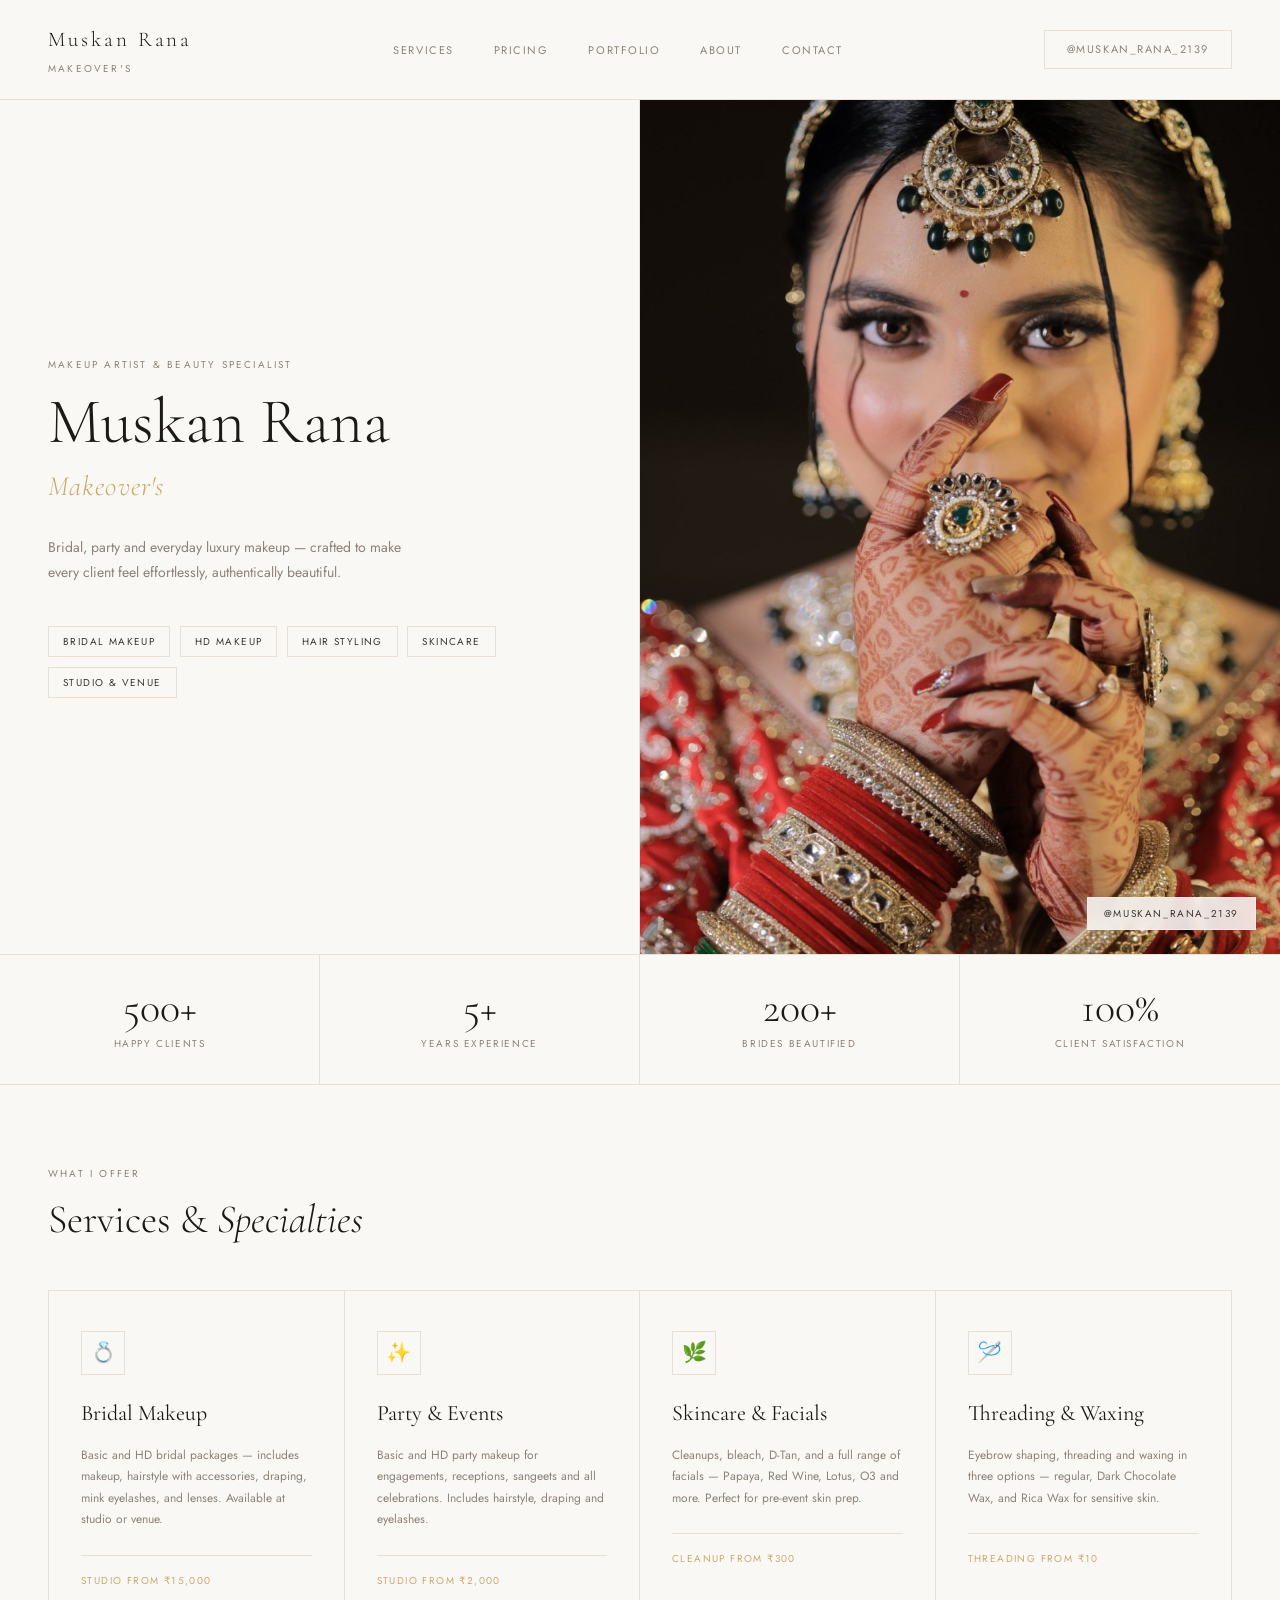
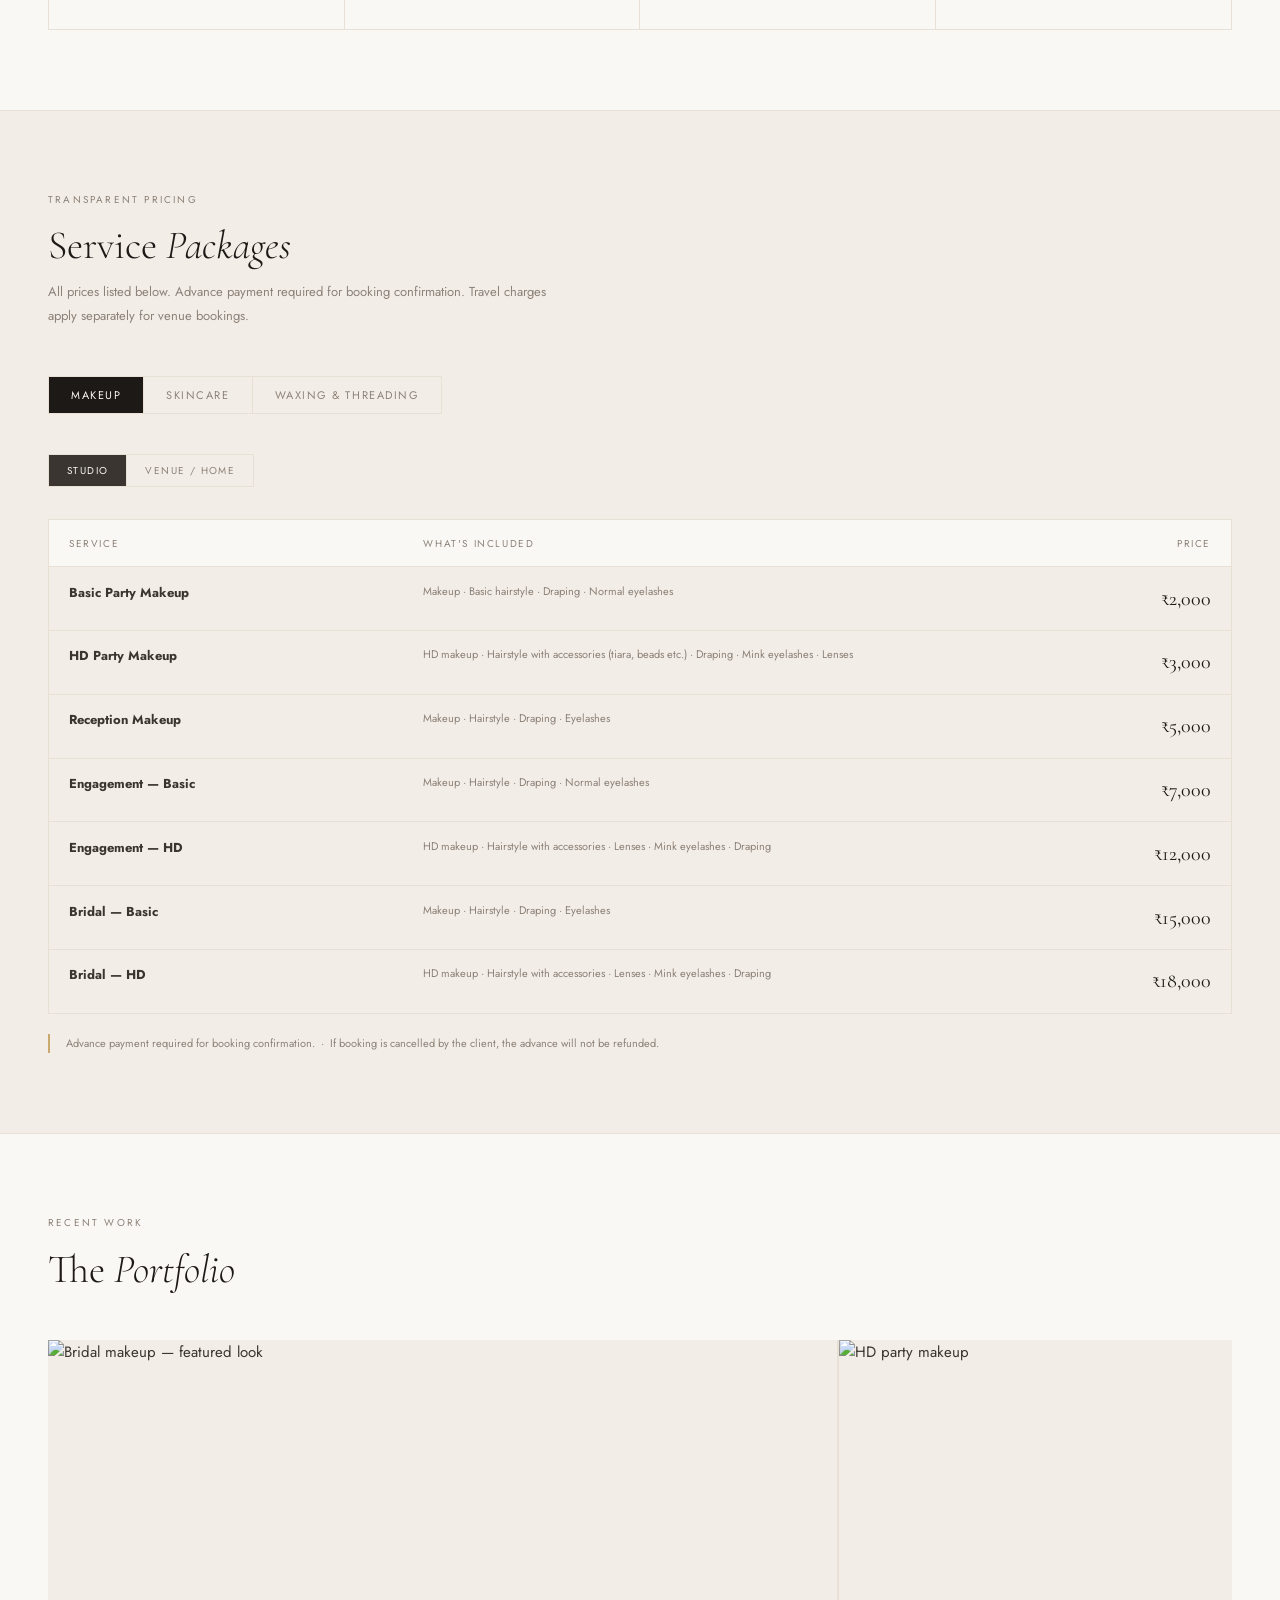
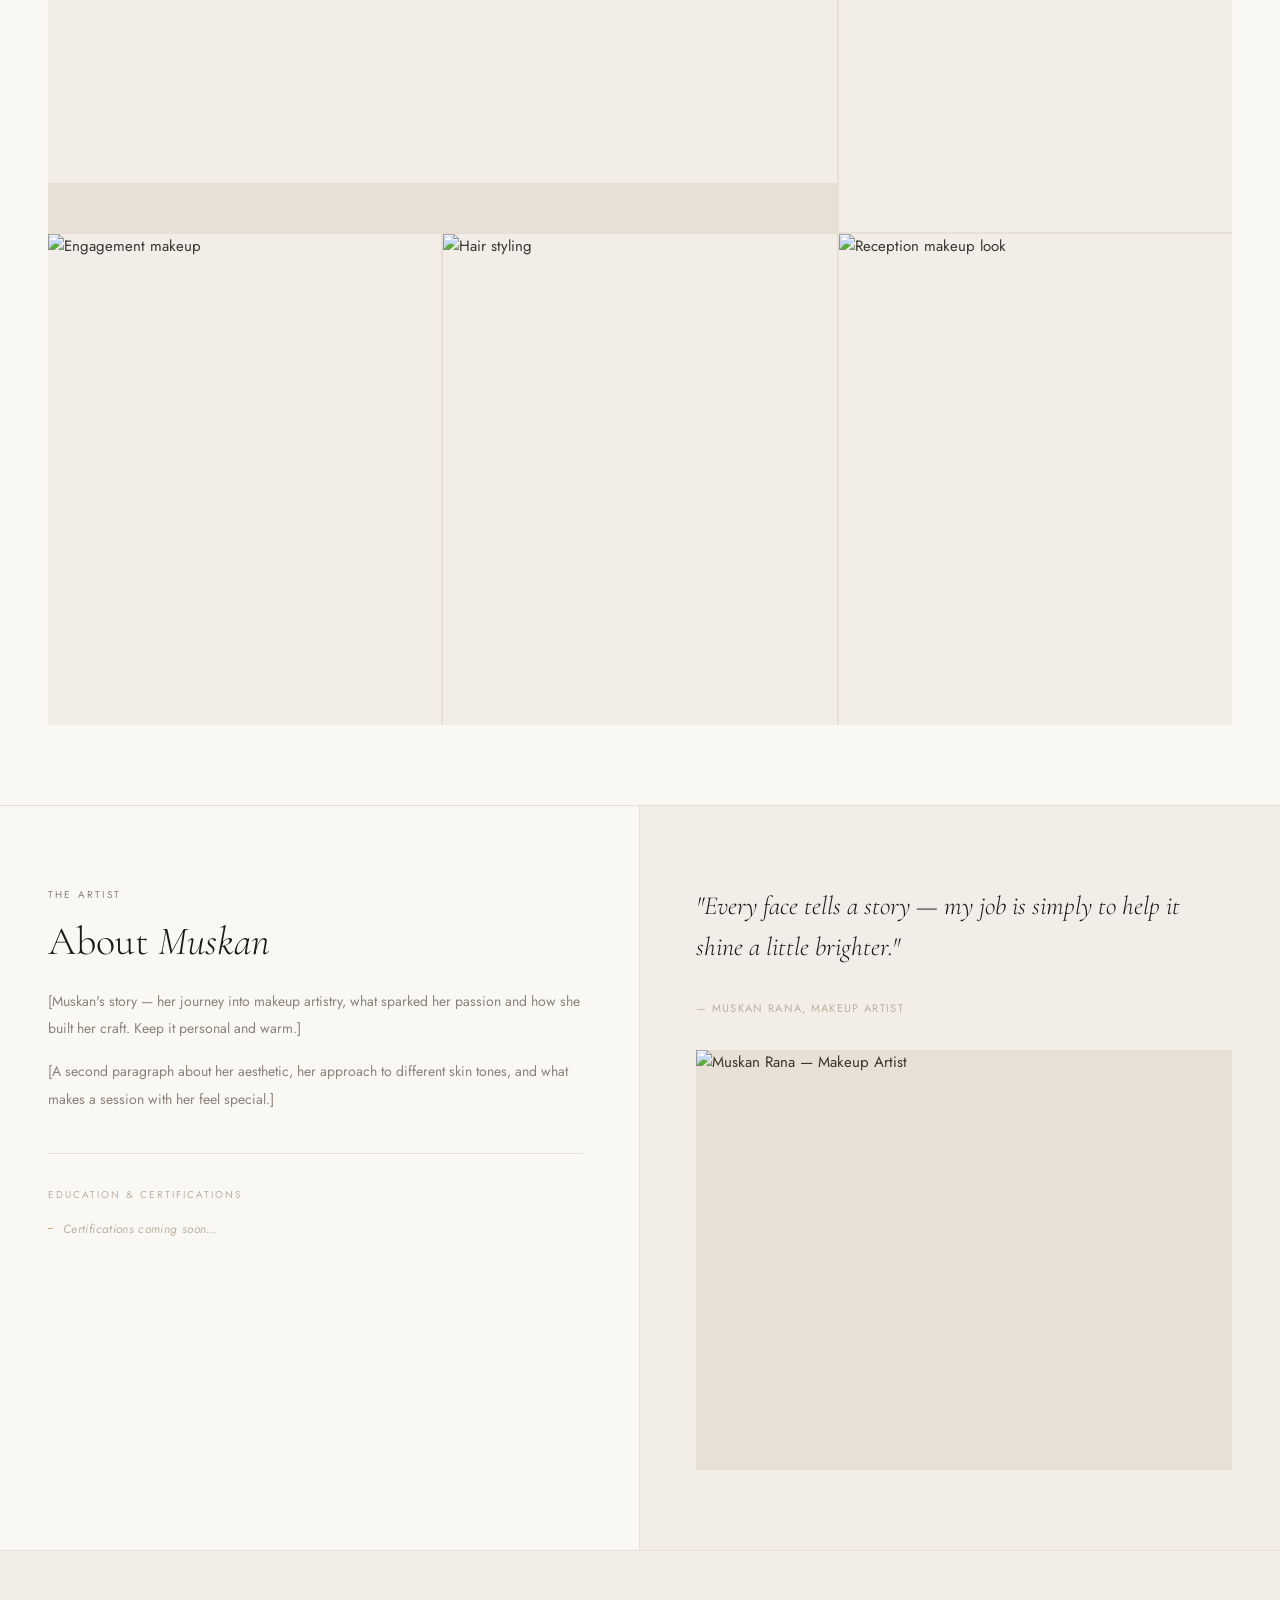
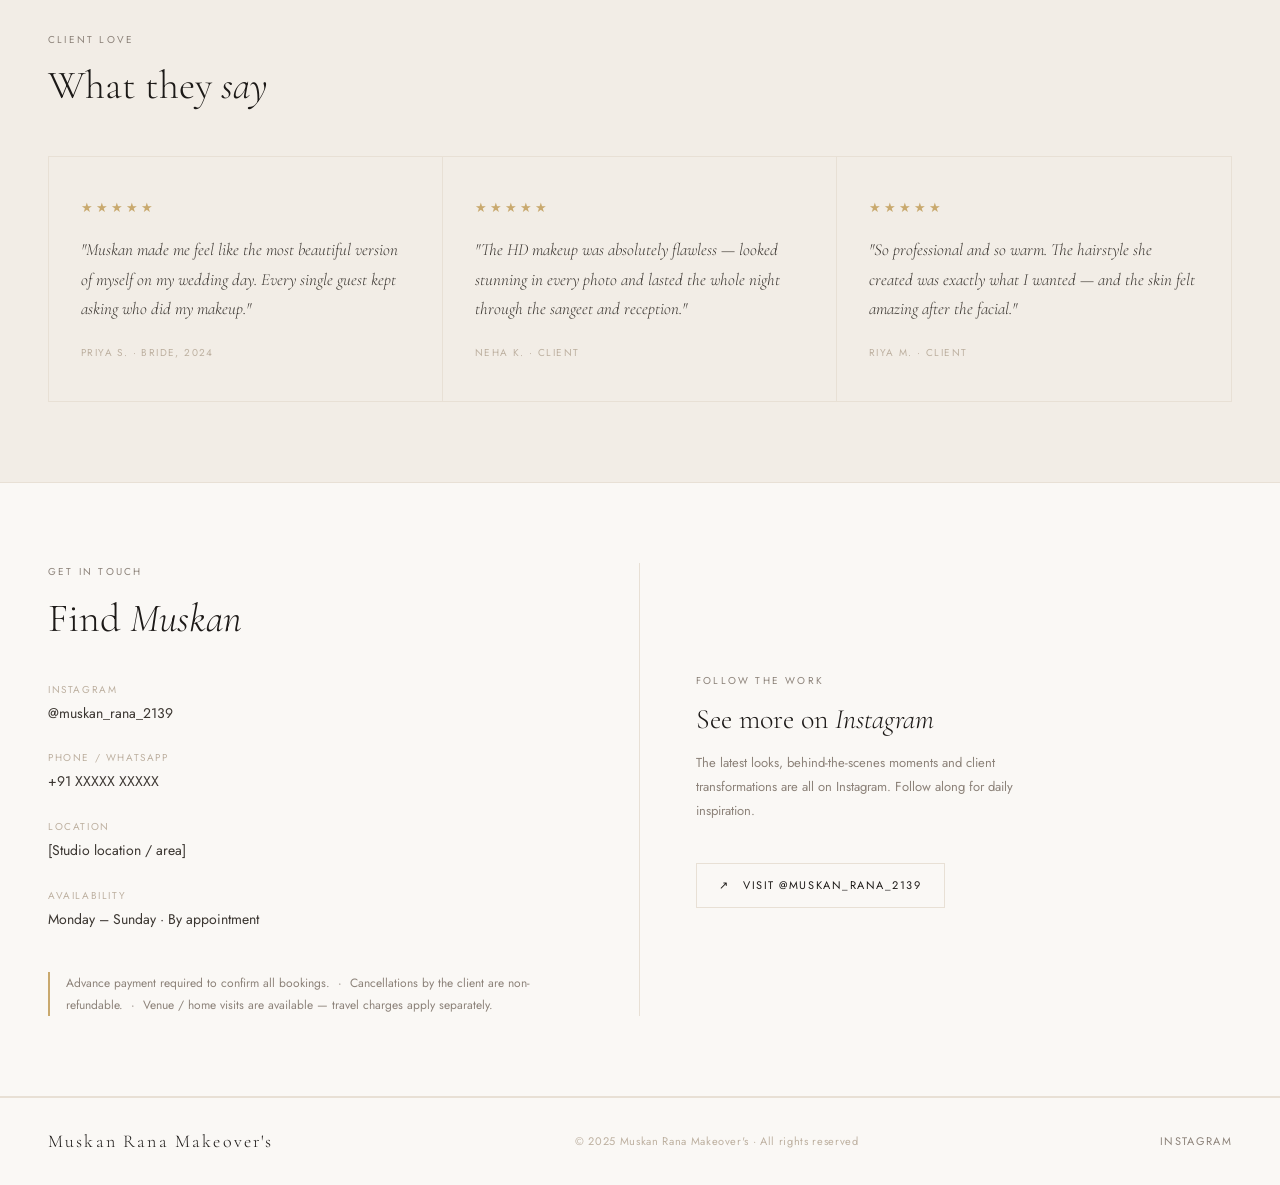
==== demo3/index.html @ ebb84091 "x" ====
<!DOCTYPE html>
<html lang="en">

<head>
    <meta charset="UTF-8" />
    <meta name="viewport" content="width=device-width, initial-scale=1.0" />
    <title>Muskan Rana Makeover's — Makeup Artist</title>
    <meta name="description"
        content="Bridal, party makeup, hair styling, skincare and beauty services by Muskan Rana. Based in Haryana." />
    <link rel="stylesheet" href="style.css" />

    <!--
    ════════════════════════════════════════════════
    FOLDER STRUCTURE
    ════════════════════════════════════════════════
    /
    ├── index.html
    ├── style.css
    └── images/
        ├── hero-main.jpg           ← Hero portrait / editorial bridal shot
        ├── portrait.jpg            ← Muskan's headshot for About section
        ├── portfolio-featured.jpg  ← Wide featured portfolio image (landscape)
        ├── portfolio-1.jpg         ← Portfolio image (portrait)
        ├── portfolio-2.jpg         ← Portfolio image (portrait)
        ├── portfolio-3.jpg         ← Portfolio image (portrait)
        └── portfolio-4.jpg         ← Portfolio image (portrait)

    TIP: Pull the best shots from @muskan_rana_2139 on Instagram.
    ════════════════════════════════════════════════
  -->
</head>

<body>

    <!-- ══════════════════════════════════════════════
       NAVIGATION
  ══════════════════════════════════════════════ -->
    <nav>
        <div class="nav-logo">
            Muskan Rana
            <span>Makeover's</span>
        </div>

        <!--
      OPTIONAL LOGO:
      If Muskan has a logo file (her bridal-face icon from the price list),
      replace the div above with:
      <img src="images/logo.png" alt="Muskan Rana Makeover's" style="height:44px; width:auto;" />
    -->

        <ul class="nav-links">
            <li><a href="#services">Services</a></li>
            <li><a href="#pricing">Pricing</a></li>
            <li><a href="#portfolio">Portfolio</a></li>
            <li><a href="#about">About</a></li>
            <li><a href="#contact">Contact</a></li>
        </ul>

        <a class="nav-instagram" href="https://instagram.com/muskan_rana_2139" target="_blank" rel="noopener">
            @muskan_rana_2139
        </a>
    </nav>


    <!-- ══════════════════════════════════════════════
       HERO
  ══════════════════════════════════════════════ -->
    <section class="hero">

        <div class="hero-left">
            <p class="eyebrow fade-up fade-up-1">Makeup Artist &amp; Beauty Specialist</p>
            <h1 class="hero-name fade-up fade-up-2">Muskan Rana</h1>
            <p class="hero-studio fade-up fade-up-2">Makeover's</p>
            <p class="hero-tagline fade-up fade-up-3">
                Bridal, party and everyday luxury makeup —
                crafted to make every client feel effortlessly,
                authentically beautiful.
            </p>
            <div class="hero-badges fade-up fade-up-4">
                <span class="badge">Bridal Makeup</span>
                <span class="badge">HD Makeup</span>
                <span class="badge">Hair Styling</span>
                <span class="badge">Skincare</span>
                <span class="badge">Studio &amp; Venue</span>
            </div>
        </div>

        <div class="hero-right">
            <!--
        HERO MAIN IMAGE
        Best: a close-up editorial bridal portrait — ideally showing her work.
        Recommended size: at least 900×1200px, portrait orientation.
        Source suggestion: featured post from @muskan_rana_2139
      -->
            <img src="images/hero-main.jpg" alt="Muskan Rana Makeover's — Bridal Makeup" />

            <div class="hero-instagram-tag">@muskan_rana_2139</div>
        </div>

    </section>


    <!-- ══════════════════════════════════════════════
       STATS BAR
  ══════════════════════════════════════════════ -->
    <div class="stats-bar">
        <div class="stat-item">
            <div class="stat-num">500+</div>
            <div class="stat-label">Happy Clients</div>
        </div>
        <div class="stat-item">
            <div class="stat-num">5+</div>
            <div class="stat-label">Years Experience</div>
        </div>
        <div class="stat-item">
            <div class="stat-num">200+</div>
            <div class="stat-label">Brides Beautified</div>
        </div>
        <div class="stat-item">
            <div class="stat-num">100%</div>
            <div class="stat-label">Client Satisfaction</div>
        </div>
        <!--
      Update stats above with Muskan's actual numbers once confirmed.
    -->
    </div>


    <!-- ══════════════════════════════════════════════
       SERVICES OVERVIEW
  ══════════════════════════════════════════════ -->
    <section class="services-section" id="services">
        <div class="section-header">
            <p class="eyebrow">What I offer</p>
            <h2 class="section-title">Services &amp; <em>Specialties</em></h2>
        </div>

        <div class="services-grid">

            <div class="service-card">
                <div class="service-icon-wrap">💍</div>
                <h3 class="service-name">Bridal Makeup</h3>
                <p class="service-desc">
                    Basic and HD bridal packages — includes makeup, hairstyle with accessories,
                    draping, mink eyelashes, and lenses. Available at studio or venue.
                </p>
                <div class="service-from">Studio from ₹15,000</div>
            </div>

            <div class="service-card">
                <div class="service-icon-wrap">✨</div>
                <h3 class="service-name">Party &amp; Events</h3>
                <p class="service-desc">
                    Basic and HD party makeup for engagements, receptions, sangeets and all
                    celebrations. Includes hairstyle, draping and eyelashes.
                </p>
                <div class="service-from">Studio from ₹2,000</div>
            </div>

            <div class="service-card">
                <div class="service-icon-wrap">🌿</div>
                <h3 class="service-name">Skincare &amp; Facials</h3>
                <p class="service-desc">
                    Cleanups, bleach, D-Tan, and a full range of facials — Papaya, Red Wine,
                    Lotus, O3 and more. Perfect for pre-event skin prep.
                </p>
                <div class="service-from">Cleanup from ₹300</div>
            </div>

            <div class="service-card">
                <div class="service-icon-wrap">🪡</div>
                <h3 class="service-name">Threading &amp; Waxing</h3>
                <p class="service-desc">
                    Eyebrow shaping, threading and waxing in three options — regular,
                    Dark Chocolate Wax, and Rica Wax for sensitive skin.
                </p>
                <div class="service-from">Threading from ₹10</div>
            </div>

        </div>
    </section>


    <!-- ══════════════════════════════════════════════
       PRICING
  ══════════════════════════════════════════════ -->
    <section class="pricing-section" id="pricing">
        <div class="section-header">
            <p class="eyebrow">Transparent pricing</p>
            <h2 class="section-title">Service <em>Packages</em></h2>
            <p class="pricing-intro">
                All prices listed below. Advance payment required for booking confirmation.
                Travel charges apply separately for venue bookings.
            </p>
        </div>

        <!-- Category tabs -->
        <div class="pricing-tabs" id="pricingTabs">
            <button class="pricing-tab active" data-tab="makeup">Makeup</button>
            <button class="pricing-tab" data-tab="skincare">Skincare</button>
            <button class="pricing-tab" data-tab="waxing">Waxing &amp; Threading</button>
        </div>

        <div class="pricing-panels">

            <!-- ── MAKEUP PANEL ── -->
            <div id="tab-makeup" class="active">

                <!-- Studio / Venue toggle -->
                <div class="venue-toggle" id="venueToggle">
                    <button class="vtoggle-btn active" data-venue="studio">Studio</button>
                    <button class="vtoggle-btn" data-venue="venue">Venue / Home</button>
                </div>

                <!-- STUDIO PRICES -->
                <div id="prices-studio">
                    <table class="price-table">
                        <thead>
                            <tr>
                                <th style="width:30%">Service</th>
                                <th>What's included</th>
                                <th style="width:15%; text-align:right;">Price</th>
                            </tr>
                        </thead>
                        <tbody>
                            <tr>
                                <td><strong>Basic Party Makeup</strong></td>
                                <td class="includes">Makeup · Basic hairstyle · Draping · Normal eyelashes</td>
                                <td class="price">₹2,000</td>
                            </tr>
                            <tr class="highlight">
                                <td><strong>HD Party Makeup</strong></td>
                                <td class="includes">HD makeup · Hairstyle with accessories (tiara, beads etc.) ·
                                    Draping · Mink eyelashes · Lenses</td>
                                <td class="price">₹3,000</td>
                            </tr>
                            <tr>
                                <td><strong>Reception Makeup</strong></td>
                                <td class="includes">Makeup · Hairstyle · Draping · Eyelashes</td>
                                <td class="price">₹5,000</td>
                            </tr>
                            <tr class="highlight">
                                <td><strong>Engagement — Basic</strong></td>
                                <td class="includes">Makeup · Hairstyle · Draping · Normal eyelashes</td>
                                <td class="price">₹7,000</td>
                            </tr>
                            <tr>
                                <td><strong>Engagement — HD</strong></td>
                                <td class="includes">HD makeup · Hairstyle with accessories · Lenses · Mink eyelashes ·
                                    Draping</td>
                                <td class="price">₹12,000</td>
                            </tr>
                            <tr class="highlight">
                                <td><strong>Bridal — Basic</strong></td>
                                <td class="includes">Makeup · Hairstyle · Draping · Eyelashes</td>
                                <td class="price">₹15,000</td>
                            </tr>
                            <tr>
                                <td><strong>Bridal — HD</strong></td>
                                <td class="includes">HD makeup · Hairstyle with accessories · Lenses · Mink eyelashes ·
                                    Draping</td>
                                <td class="price">₹18,000</td>
                            </tr>
                        </tbody>
                    </table>
                    <p class="pricing-note">
                        Advance payment required for booking confirmation. &nbsp;·&nbsp;
                        If booking is cancelled by the client, the advance will not be refunded.
                    </p>
                </div>

                <!-- VENUE PRICES -->
                <div id="prices-venue" style="display:none;">
                    <table class="price-table">
                        <thead>
                            <tr>
                                <th style="width:30%">Service</th>
                                <th>What's included</th>
                                <th style="width:15%; text-align:right;">Price</th>
                            </tr>
                        </thead>
                        <tbody>
                            <tr>
                                <td><strong>Basic Party Makeup</strong></td>
                                <td class="includes">Makeup · Basic hairstyle · Draping · Normal eyelashes</td>
                                <td class="price">₹2,500</td>
                            </tr>
                            <tr class="highlight">
                                <td><strong>HD Party Makeup</strong></td>
                                <td class="includes">HD makeup · Hairstyle with accessories (tiara, beads etc.) ·
                                    Draping · Mink eyelashes · Lenses</td>
                                <td class="price">₹3,500</td>
                            </tr>
                            <tr>
                                <td><strong>Engagement — Basic</strong></td>
                                <td class="includes">Makeup · Hairstyle · Draping · Normal eyelashes</td>
                                <td class="price">₹9,000</td>
                            </tr>
                            <tr class="highlight">
                                <td><strong>Engagement — HD</strong></td>
                                <td class="includes">HD makeup · Hairstyle with accessories · Lenses · Mink eyelashes ·
                                    Draping</td>
                                <td class="price">₹14,000</td>
                            </tr>
                            <tr>
                                <td><strong>Bridal — Basic</strong></td>
                                <td class="includes">Makeup · Hairstyle · Draping · Eyelashes</td>
                                <td class="price">₹18,000</td>
                            </tr>
                            <tr class="highlight">
                                <td><strong>Bridal — HD</strong></td>
                                <td class="includes">HD makeup · Hairstyle with accessories · Lenses · Mink eyelashes ·
                                    Draping</td>
                                <td class="price">₹25,000</td>
                            </tr>
                        </tbody>
                    </table>
                    <p class="pricing-note">
                        Advance payment required for booking confirmation. &nbsp;·&nbsp;
                        If booking is cancelled by the client, the advance will not be refunded. &nbsp;·&nbsp;
                        Travel charges are separate from makeup charges.
                    </p>
                </div>

            </div><!-- /tab-makeup -->

            <!-- ── SKINCARE PANEL ── -->
            <div id="tab-skincare" style="display:none;">
                <div class="skincare-grid">

                    <div class="skincare-col">
                        <h3 class="skincare-col-title">Cleanup</h3>
                        <div class="skincare-item"><span>Papaya Cleanup</span><span class="sprice">₹300</span></div>
                        <div class="skincare-item"><span>Red Wine Cleanup</span><span class="sprice">₹400</span></div>
                        <div class="skincare-item"><span>Skin Whitening Cleanup</span><span class="sprice">₹350</span>
                        </div>
                        <div class="skincare-item"><span>Charcoal Cleanup</span><span class="sprice">₹350</span></div>
                        <div class="skincare-item"><span>Vitamin-C Cleanup</span><span class="sprice">₹300</span></div>
                    </div>

                    <div class="skincare-col">
                        <h3 class="skincare-col-title">Facials</h3>
                        <div class="skincare-item"><span>Papaya Facial</span><span class="sprice">₹500</span></div>
                        <div class="skincare-item"><span>Red Wine Facial</span><span class="sprice">₹700</span></div>
                        <div class="skincare-item"><span>Skin Whitening Facial</span><span class="sprice">₹600</span>
                        </div>
                        <div class="skincare-item"><span>Charcoal Facial</span><span class="sprice">₹550</span></div>
                        <div class="skincare-item"><span>Lotus Facial</span><span class="sprice">₹800</span></div>
                        <div class="skincare-item"><span>O3 Facial</span><span class="sprice">₹1400</span></div>
                    </div>

                    <div class="skincare-col">
                        <h3 class="skincare-col-title">Bleach &amp; D-Tan</h3>
                        <div class="skincare-item"><span>Mango Bleach</span><span class="sprice">₹200</span></div>
                        <div class="skincare-item"><span>OXY Bleach</span><span class="sprice">₹250</span></div>
                        <div class="skincare-item" style="margin-top:1rem;"><span>Ozone D-TAN</span><span
                                class="sprice">₹300</span></div>
                    </div>

                </div>
            </div><!-- /tab-skincare -->

            <!-- ── WAXING & THREADING PANEL ── -->
            <div id="tab-waxing" style="display:none;">

                <div class="wax-grid">

                    <div class="wax-col">
                        <h3 class="wax-col-title">Threading</h3>
                        <div class="skincare-item"><span>Eyebrow</span><span class="sprice">₹30</span></div>
                        <div class="skincare-item"><span>Upper Lips</span><span class="sprice">₹10</span></div>
                        <div class="skincare-item"><span>Forehead</span><span class="sprice">₹10</span></div>
                    </div>

                    <div class="wax-col">
                        <h3 class="wax-col-title">Waxing</h3>
                        <p
                            style="font-size:11px; letter-spacing:0.1em; text-transform:uppercase; color:var(--taupe); margin-bottom:0.75rem;">
                            Regular</p>
                        <div class="skincare-item"><span>Full Arms</span><span class="sprice">₹200</span></div>
                        <div class="skincare-item"><span>Full Legs</span><span class="sprice">₹300</span></div>
                        <div class="skincare-item" style="margin-bottom:0.75rem;"><span>Underarms</span><span
                                class="sprice">₹50</span></div>
                        <p
                            style="font-size:11px; letter-spacing:0.1em; text-transform:uppercase; color:var(--taupe); margin:0.75rem 0;">
                            Dark Chocolate</p>
                        <div class="skincare-item"><span>Full Arms</span><span class="sprice">₹250</span></div>
                        <div class="skincare-item"><span>Full Legs</span><span class="sprice">₹350</span></div>
                        <div class="skincare-item"><span>Underarms</span><span class="sprice">₹80</span></div>
                    </div>

                    <div class="wax-col">
                        <h3 class="wax-col-title">Rica Wax</h3>
                        <p style="font-size:11px; color:var(--warm-gray); line-height:1.7; margin-bottom:1rem;">
                            Rica is a gentle resin-based wax — ideal for sensitive skin.
                        </p>
                        <div class="skincare-item"><span>Full Arms</span><span class="sprice">₹400</span></div>
                        <div class="skincare-item"><span>Full Legs</span><span class="sprice">₹600</span></div>
                        <div class="skincare-item"><span>Underarms</span><span class="sprice">₹150</span></div>
                    </div>

                </div>
            </div><!-- /tab-waxing -->

        </div><!-- /pricing-panels -->
    </section>


    <!-- ══════════════════════════════════════════════
       PORTFOLIO
  ══════════════════════════════════════════════ -->
    <section class="portfolio-section" id="portfolio">
        <div class="section-header">
            <p class="eyebrow">Recent work</p>
            <h2 class="section-title">The <em>Portfolio</em></h2>
        </div>

        <div class="portfolio-grid">

            <!--
        PORTFOLIO IMAGE 1 — FEATURED (spans 2 columns, landscape)
        Best: a wide, stunning bridal or editorial shot from Instagram.
        Recommended size: 1400×800px or wider landscape ratio.
      -->
            <div class="portfolio-item featured">
                <img src="images/portfolio-featured.jpg" alt="Bridal makeup — featured look" />
                <div class="portfolio-overlay">
                    <span class="portfolio-label">Bridal · Featured</span>
                </div>
            </div>

            <!--
        PORTFOLIO IMAGE 2 — Portrait (4:5 ratio)
        Suggestion: party / HD glam look
      -->
            <div class="portfolio-item regular">
                <img src="images/portfolio-1.jpg" alt="HD party makeup" />
                <div class="portfolio-overlay">
                    <span class="portfolio-label">HD Party Glam</span>
                </div>
            </div>

            <!--
        PORTFOLIO IMAGE 3 — Portrait (4:5 ratio)
        Suggestion: close-up eye / detail shot
      -->
            <div class="portfolio-item regular">
                <img src="images/portfolio-2.jpg" alt="Engagement makeup" />
                <div class="portfolio-overlay">
                    <span class="portfolio-label">Engagement Look</span>
                </div>
            </div>

            <!--
        PORTFOLIO IMAGE 4 — Portrait (4:5 ratio)
        Suggestion: hair styling / updo shot
      -->
            <div class="portfolio-item regular">
                <img src="images/portfolio-3.jpg" alt="Hair styling" />
                <div class="portfolio-overlay">
                    <span class="portfolio-label">Hair Styling</span>
                </div>
            </div>

            <!--
        PORTFOLIO IMAGE 5 — Portrait (4:5 ratio)
        Suggestion: reception / sangeet bold look
      -->
            <div class="portfolio-item regular">
                <img src="images/portfolio-4.jpg" alt="Reception makeup look" />
                <div class="portfolio-overlay">
                    <span class="portfolio-label">Reception Look</span>
                </div>
            </div>

            <!--
        ADD MORE IMAGES:
        Copy the block below, increment the filename, and update the label.

        <div class="portfolio-item regular">
          <img src="images/portfolio-5.jpg" alt="Your label here" />
          <div class="portfolio-overlay">
            <span class="portfolio-label">Your Label</span>
          </div>
        </div>
      -->

        </div>
    </section>


    <!-- ══════════════════════════════════════════════
       ABOUT
  ══════════════════════════════════════════════ -->
    <section class="about-section" id="about">

        <div class="about-left">
            <p class="eyebrow">The artist</p>
            <h2 class="section-title">About <em>Muskan</em></h2>

            <!--
        ABOUT COPY:
        Replace the placeholder paragraphs below with Muskan's actual bio
        once you receive her education and background details.
      -->
            <p class="about-body">
                [Muskan's story — her journey into makeup artistry, what sparked her passion
                and how she built her craft. Keep it personal and warm.]
            </p>
            <p class="about-body">
                [A second paragraph about her aesthetic, her approach to different skin tones,
                and what makes a session with her feel special.]
            </p>

            <!-- CERTIFICATIONS — fill in once education details arrive -->
            <div class="certifications">
                <p class="cert-eyebrow">Education &amp; Certifications</p>
                <ul class="cert-list">
                    <!--
            Uncomment and fill in when Muskan sends her education details:

            <li>Diploma in Professional Makeup — [Institute Name], [Year]</li>
            <li>Advanced Bridal Makeup — [Institute Name], [Year]</li>
            <li>HD Makeup Certification — [Institute Name]</li>
          -->
                    <li style="color:var(--taupe); font-style:italic;">Certifications coming soon…</li>
                </ul>
            </div>
        </div>

        <div class="about-right">
            <p class="about-quote">
                "Every face tells a story — my job is simply to
                help it shine a little brighter."
            </p>
            <!--
        Replace the quote above with something Muskan actually says or feels.
        A real quote always lands better than a placeholder.
      -->
            <p class="about-quote-attr">— Muskan Rana, Makeup Artist</p>

            <!--
        ABOUT PORTRAIT IMAGE
        Best: a natural behind-the-scenes shot of Muskan at work,
        or a warm headshot. Portrait orientation, at least 600×800px.
      -->
            <div class="about-portrait">
                <img src="images/portrait.jpg" alt="Muskan Rana — Makeup Artist" />
            </div>
        </div>

    </section>


    <!-- ══════════════════════════════════════════════
       TESTIMONIALS
  ══════════════════════════════════════════════ -->
    <section class="testimonials-section">
        <div class="section-header">
            <p class="eyebrow">Client love</p>
            <h2 class="section-title">What they <em>say</em></h2>
        </div>

        <div class="testi-grid">

            <!--
        Replace with real client reviews — from Instagram comments,
        WhatsApp messages, or Google reviews. First names only if preferred.
      -->

            <div class="testi-card">
                <div class="testi-stars">★★★★★</div>
                <p class="testi-text">
                    "Muskan made me feel like the most beautiful version of myself on
                    my wedding day. Every single guest kept asking who did my makeup."
                </p>
                <p class="testi-author">Priya S. · Bride, 2024</p>
            </div>

            <div class="testi-card">
                <div class="testi-stars">★★★★★</div>
                <p class="testi-text">
                    "The HD makeup was absolutely flawless — looked stunning in every
                    photo and lasted the whole night through the sangeet and reception."
                </p>
                <p class="testi-author">Neha K. · Client</p>
            </div>

            <div class="testi-card">
                <div class="testi-stars">★★★★★</div>
                <p class="testi-text">
                    "So professional and so warm. The hairstyle she created was
                    exactly what I wanted — and the skin felt amazing after the facial."
                </p>
                <p class="testi-author">Riya M. · Client</p>
            </div>

        </div>
    </section>


    <!-- ══════════════════════════════════════════════
       CONTACT — Info only, no form
  ══════════════════════════════════════════════ -->
    <section class="contact-section" id="contact">

        <div class="contact-left">
            <p class="eyebrow">Get in touch</p>
            <h2 class="section-title">Find <em>Muskan</em></h2>

            <div class="contact-info">
                <!--
          Update all details below with Muskan's real info.
        -->
                <div>
                    <p class="contact-row-label">Instagram</p>
                    <p class="contact-row-value">@muskan_rana_2139</p>
                </div>
                <div>
                    <p class="contact-row-label">Phone / WhatsApp</p>
                    <p class="contact-row-value">+91 XXXXX XXXXX</p>
                    <!--
            Replace with Muskan's actual number.
          -->
                </div>
                <div>
                    <p class="contact-row-label">Location</p>
                    <p class="contact-row-value">
                        [Studio location / area]<br />
                        <!--
              Add Muskan's studio address or city/area here.
            -->
                    </p>
                </div>
                <div>
                    <p class="contact-row-label">Availability</p>
                    <p class="contact-row-value">Monday – Sunday · By appointment</p>
                </div>
            </div>

            <p class="contact-note">
                Advance payment required to confirm all bookings. &nbsp;·&nbsp;
                Cancellations by the client are non-refundable. &nbsp;·&nbsp;
                Venue / home visits are available — travel charges apply separately.
            </p>
        </div>

        <div class="contact-right">
            <p class="eyebrow">Follow the work</p>
            <h3 class="section-title" style="font-size:28px;">See more on <em>Instagram</em></h3>
            <p style="font-size:13px; color:var(--warm-gray); line-height:1.85; margin-top:1rem; max-width:360px;">
                The latest looks, behind-the-scenes moments and client transformations
                are all on Instagram. Follow along for daily inspiration.
            </p>

            <!--
        INSTAGRAM PREVIEW IMAGE (optional):
        You can place a 3-image collage or screenshot of her Instagram grid here.
        Recommended: a 1:1 square composite, at least 600×600px.

        <div style="margin-top:2rem; aspect-ratio:1/1; background:var(--linen); overflow:hidden; max-width:320px;">
          <img src="images/instagram-preview.jpg" alt="Instagram @muskan_rana_2139" style="width:100%; height:100%; object-fit:cover;" />
        </div>
      -->

            <a class="contact-ig-link" href="https://instagram.com/muskan_rana_2139" target="_blank" rel="noopener">
                ↗ &nbsp; Visit @muskan_rana_2139
            </a>
        </div>

    </section>


    <!-- ══════════════════════════════════════════════
       FOOTER
  ══════════════════════════════════════════════ -->
    <footer>
        <div class="footer-logo">Muskan Rana Makeover's</div>
        <p class="footer-note">© 2025 Muskan Rana Makeover's · All rights reserved</p>
        <div class="footer-socials">
            <a href="https://instagram.com/muskan_rana_2139" target="_blank" rel="noopener">Instagram</a>
            <!--
        Add WhatsApp link once number is confirmed:
        <a href="https://wa.me/91XXXXXXXXXX" target="_blank" rel="noopener">WhatsApp</a>
      -->
        </div>
    </footer>


    <!-- ══════════════════════════════════════════════
       JS — Pricing tab & venue toggle logic
  ══════════════════════════════════════════════ -->
    <script>
        // Pricing category tabs
        const tabs = document.querySelectorAll('.pricing-tab');
        tabs.forEach(tab => {
            tab.addEventListener('click', () => {
                tabs.forEach(t => t.classList.remove('active'));
                tab.classList.add('active');
                const target = tab.dataset.tab;
                document.querySelectorAll('.pricing-panels > div').forEach(panel => {
                    panel.style.display = 'none';
                });
                const panel = document.getElementById('tab-' + target);
                if (panel) panel.style.display = 'block';
            });
        });

        // Studio / Venue toggle inside Makeup tab
        const vBtns = document.querySelectorAll('.vtoggle-btn');
        vBtns.forEach(btn => {
            btn.addEventListener('click', () => {
                vBtns.forEach(b => b.classList.remove('active'));
                btn.classList.add('active');
                const v = btn.dataset.venue;
                document.getElementById('prices-studio').style.display = v === 'studio' ? 'block' : 'none';
                document.getElementById('prices-venue').style.display = v === 'venue' ? 'block' : 'none';
            });
        });
    </script>

</body>

</html>
---- demo3/style.css ----
/* ============================================================
   MUSKAN RANA MAKEOVER'S — Portfolio Website
   style.css

   Palette:
   --cream:       #FAF8F5   (page background)
   --ivory:       #F2EDE6   (section alt bg)
   --linen:       #E8E0D5   (borders, dividers)
   --taupe:       #BDB0A0   (muted borders)
   --warm-gray:   #8C8279   (secondary text)
   --charcoal:    #3A3530   (primary text)
   --ink:         #1C1917   (headings)
   --gold:        #C9A96E   (accent)
   --gold-light:  #E8D5B0   (soft gold tint)

   Typography:
   Display  → Cormorant Garamond (serif, elegant)
   Body     → Jost (geometric sans, clean)
   ============================================================ */

@import url('https://fonts.googleapis.com/css2?family=Cormorant+Garamond:ital,wght@0,300;0,400;0,500;1,300;1,400&family=Jost:wght@300;400;500&display=swap');

/* ── Reset & Base ─────────────────────────────────────────── */

*,
*::before,
*::after {
    box-sizing: border-box;
    margin: 0;
    padding: 0;
}

:root {
    --cream: #FAF8F5;
    --ivory: #F2EDE6;
    --linen: #E8E0D5;
    --taupe: #BDB0A0;
    --warm-gray: #8C8279;
    --charcoal: #3A3530;
    --ink: #1C1917;
    --gold: #C9A96E;
    --gold-light: #E8D5B0;

    --font-serif: 'Cormorant Garamond', Georgia, serif;
    --font-sans: 'Jost', 'Helvetica Neue', sans-serif;

    --border: 1px solid var(--linen);
    --border-soft: 1px solid var(--ivory);
    --transition: 0.25s ease;
}

html {
    scroll-behavior: smooth;
}

body {
    font-family: var(--font-sans);
    background-color: var(--cream);
    color: var(--charcoal);
    font-size: 15px;
    line-height: 1.7;
    -webkit-font-smoothing: antialiased;
}

img {
    display: block;
    width: 100%;
    height: 100%;
    object-fit: cover;
}

a {
    text-decoration: none;
    color: inherit;
}

/* ── Utility ──────────────────────────────────────────────── */

.eyebrow {
    font-family: var(--font-sans);
    font-size: 10px;
    font-weight: 400;
    letter-spacing: 0.22em;
    text-transform: uppercase;
    color: var(--warm-gray);
    margin-bottom: 0.9rem;
}

.section-title {
    font-family: var(--font-serif);
    font-size: 40px;
    font-weight: 300;
    line-height: 1.15;
    color: var(--ink);
}

.section-title em {
    font-style: italic;
}

/* ── Page Load Fade-in ────────────────────────────────────── */

@keyframes fadeUp {
    from {
        opacity: 0;
        transform: translateY(18px);
    }

    to {
        opacity: 1;
        transform: translateY(0);
    }
}

.fade-up {
    animation: fadeUp 0.7s ease both;
}

.fade-up-1 {
    animation-delay: 0.05s;
}

.fade-up-2 {
    animation-delay: 0.15s;
}

.fade-up-3 {
    animation-delay: 0.25s;
}

.fade-up-4 {
    animation-delay: 0.35s;
}

/* ── Navigation ───────────────────────────────────────────── */

nav {
    position: sticky;
    top: 0;
    z-index: 100;
    background: var(--cream);
    border-bottom: var(--border);
    display: flex;
    align-items: center;
    justify-content: space-between;
    padding: 1.4rem 3rem;
}

.nav-logo {
    font-family: var(--font-serif);
    font-size: 21px;
    font-weight: 300;
    letter-spacing: 0.14em;
    color: var(--ink);
}

.nav-logo span {
    display: block;
    font-size: 10px;
    font-family: var(--font-sans);
    letter-spacing: 0.22em;
    text-transform: uppercase;
    color: var(--warm-gray);
    font-weight: 400;
    margin-top: 2px;
}

.nav-links {
    display: flex;
    gap: 2.5rem;
    list-style: none;
}

.nav-links a {
    font-size: 11px;
    letter-spacing: 0.14em;
    text-transform: uppercase;
    color: var(--warm-gray);
    transition: color var(--transition);
}

.nav-links a:hover {
    color: var(--ink);
}

.nav-instagram {
    font-family: var(--font-sans);
    font-size: 11px;
    letter-spacing: 0.14em;
    text-transform: uppercase;
    color: var(--warm-gray);
    border: var(--border);
    padding: 9px 22px;
    transition: background var(--transition), color var(--transition);
}

.nav-instagram:hover {
    background: var(--ink);
    color: var(--cream);
}

/* ── Hero ─────────────────────────────────────────────────── */

.hero {
    display: grid;
    grid-template-columns: 1fr 1fr;
    min-height: 90vh;
    border-bottom: var(--border);
}

.hero-left {
    padding: 5rem 3.5rem 5rem 3rem;
    display: flex;
    flex-direction: column;
    justify-content: center;
    border-right: var(--border);
}

.hero-name {
    font-family: var(--font-serif);
    font-size: 64px;
    font-weight: 300;
    line-height: 1.05;
    color: var(--ink);
    margin-bottom: 0.5rem;
}

.hero-studio {
    font-family: var(--font-serif);
    font-size: 28px;
    font-weight: 300;
    font-style: italic;
    color: var(--gold);
    margin-bottom: 1.5rem;
    letter-spacing: 0.04em;
}

.hero-tagline {
    font-size: 14px;
    color: var(--warm-gray);
    line-height: 1.85;
    max-width: 360px;
    margin-bottom: 2.5rem;
}

.hero-badges {
    display: flex;
    flex-wrap: wrap;
    gap: 0.6rem;
}

.badge {
    font-size: 10px;
    letter-spacing: 0.14em;
    text-transform: uppercase;
    color: var(--charcoal);
    border: var(--border);
    padding: 6px 14px;
}

/* Hero Right — Photo */
.hero-right {
    position: relative;
    background: var(--ivory);
    overflow: hidden;
}

.hero-right img {
    width: 100%;
    height: 100%;
    object-fit: cover;
    object-position: center top;
}

.hero-instagram-tag {
    position: absolute;
    bottom: 1.5rem;
    right: 1.5rem;
    font-size: 10px;
    letter-spacing: 0.16em;
    text-transform: uppercase;
    color: var(--charcoal);
    background: rgba(250, 248, 245, 0.88);
    padding: 7px 16px;
    border: var(--border-soft);
    backdrop-filter: blur(4px);
}

/* ── Stats Bar ────────────────────────────────────────────── */

.stats-bar {
    display: grid;
    grid-template-columns: repeat(4, 1fr);
    border-bottom: var(--border);
    background: var(--cream);
}

.stat-item {
    padding: 2rem 1.5rem;
    text-align: center;
    border-right: var(--border);
}

.stat-item:last-child {
    border-right: none;
}

.stat-num {
    font-family: var(--font-serif);
    font-size: 42px;
    font-weight: 300;
    color: var(--ink);
    line-height: 1;
}

.stat-label {
    font-size: 10px;
    letter-spacing: 0.16em;
    text-transform: uppercase;
    color: var(--warm-gray);
    margin-top: 6px;
}

/* ── Services Overview ────────────────────────────────────── */

.services-section {
    padding: 5rem 3rem;
    border-bottom: var(--border);
}

.section-header {
    margin-bottom: 3rem;
}

.services-grid {
    display: grid;
    grid-template-columns: repeat(4, 1fr);
    border: var(--border);
}

.service-card {
    padding: 2.5rem 2rem;
    border-right: var(--border);
    transition: background var(--transition);
}

.service-card:last-child {
    border-right: none;
}

.service-card:hover {
    background: var(--ivory);
}

.service-icon-wrap {
    width: 44px;
    height: 44px;
    margin-bottom: 1.25rem;
    border: var(--border);
    display: flex;
    align-items: center;
    justify-content: center;
    font-size: 20px;
}

.service-name {
    font-family: var(--font-serif);
    font-size: 22px;
    font-weight: 400;
    color: var(--ink);
    margin-bottom: 0.75rem;
}

.service-desc {
    font-size: 12px;
    color: var(--warm-gray);
    line-height: 1.8;
    margin-bottom: 1.5rem;
}

.service-from {
    font-size: 10px;
    letter-spacing: 0.14em;
    text-transform: uppercase;
    color: var(--gold);
    border-top: var(--border);
    padding-top: 1rem;
}

/* ── Pricing Tables ───────────────────────────────────────── */

.pricing-section {
    padding: 5rem 3rem;
    border-bottom: var(--border);
    background: var(--ivory);
}

.pricing-intro {
    font-size: 13px;
    color: var(--warm-gray);
    line-height: 1.85;
    max-width: 520px;
    margin-top: 0.75rem;
}

.pricing-tabs {
    display: flex;
    gap: 0;
    border: var(--border);
    width: fit-content;
    margin: 2.5rem 0;
}

.pricing-tab {
    font-family: var(--font-sans);
    font-size: 11px;
    letter-spacing: 0.14em;
    text-transform: uppercase;
    background: transparent;
    color: var(--warm-gray);
    border: none;
    border-right: var(--border);
    padding: 10px 22px;
    cursor: pointer;
    transition: background var(--transition), color var(--transition);
}

.pricing-tab:last-child {
    border-right: none;
}

.pricing-tab.active {
    background: var(--ink);
    color: var(--cream);
}

.pricing-panels>div {
    display: none;
}

.pricing-panels>div.active {
    display: block;
}

/* Makeup pricing — venue/studio toggle */
.venue-toggle {
    display: flex;
    gap: 0;
    border: var(--border);
    width: fit-content;
    margin-bottom: 2rem;
}

.vtoggle-btn {
    font-family: var(--font-sans);
    font-size: 10px;
    letter-spacing: 0.14em;
    text-transform: uppercase;
    background: transparent;
    color: var(--warm-gray);
    border: none;
    border-right: var(--border);
    padding: 8px 18px;
    cursor: pointer;
    transition: background var(--transition), color var(--transition);
}

.vtoggle-btn:last-child {
    border-right: none;
}

.vtoggle-btn.active {
    background: var(--charcoal);
    color: var(--cream);
}

.price-table {
    width: 100%;
    border-collapse: collapse;
    border: var(--border);
}

.price-table th {
    font-size: 10px;
    letter-spacing: 0.16em;
    text-transform: uppercase;
    color: var(--warm-gray);
    font-weight: 400;
    padding: 0.9rem 1.25rem;
    border-bottom: var(--border);
    text-align: left;
    background: var(--cream);
}

.price-table td {
    padding: 0.9rem 1.25rem;
    font-size: 13px;
    color: var(--charcoal);
    border-bottom: var(--border);
    vertical-align: top;
}

.price-table tr:last-child td {
    border-bottom: none;
}

.price-table tr:hover td {
    background: var(--cream);
}

.price-table td.price {
    font-family: var(--font-serif);
    font-size: 20px;
    font-weight: 400;
    color: var(--ink);
    white-space: nowrap;
    text-align: right;
}

.price-table td.includes {
    font-size: 11px;
    color: var(--warm-gray);
    line-height: 1.7;
}

.price-table .highlight td {
    background: var(--ivory);
}

.pricing-note {
    margin-top: 1.25rem;
    font-size: 11px;
    color: var(--warm-gray);
    line-height: 1.8;
    border-left: 2px solid var(--gold);
    padding-left: 1rem;
}

/* Skincare sub-grid */
.skincare-grid {
    display: grid;
    grid-template-columns: repeat(3, 1fr);
    gap: 0;
    border: var(--border);
}

.skincare-col {
    padding: 2rem 1.75rem;
    border-right: var(--border);
}

.skincare-col:last-child {
    border-right: none;
}

.skincare-col-title {
    font-family: var(--font-serif);
    font-size: 20px;
    font-weight: 400;
    color: var(--ink);
    margin-bottom: 1.25rem;
    padding-bottom: 0.75rem;
    border-bottom: var(--border);
}

.skincare-item {
    display: flex;
    justify-content: space-between;
    align-items: baseline;
    padding: 0.55rem 0;
    border-bottom: 1px solid var(--ivory);
    font-size: 13px;
    color: var(--charcoal);
}

.skincare-item:last-child {
    border-bottom: none;
}

.skincare-item .sprice {
    font-family: var(--font-serif);
    font-size: 16px;
    color: var(--ink);
    white-space: nowrap;
    margin-left: 1rem;
}

/* Waxing sub-grid */
.wax-grid {
    display: grid;
    grid-template-columns: repeat(3, 1fr);
    gap: 0;
    border: var(--border);
}

.wax-col {
    padding: 2rem 1.75rem;
    border-right: var(--border);
}

.wax-col:last-child {
    border-right: none;
}

.wax-col-title {
    font-family: var(--font-serif);
    font-size: 20px;
    font-weight: 400;
    color: var(--ink);
    margin-bottom: 1.25rem;
    padding-bottom: 0.75rem;
    border-bottom: var(--border);
}

/* ── Portfolio ────────────────────────────────────────────── */

.portfolio-section {
    padding: 5rem 3rem;
    border-bottom: var(--border);
}

.portfolio-grid {
    display: grid;
    grid-template-columns: repeat(3, 1fr);
    gap: 2px;
    background: var(--linen);
}

.portfolio-item {
    background: var(--ivory);
    overflow: hidden;
    position: relative;
    cursor: pointer;
}

.portfolio-item img {
    width: 100%;
    height: 100%;
    object-fit: cover;
    object-position: center top;
    transition: transform 0.5s ease;
}

.portfolio-item:hover img {
    transform: scale(1.04);
}

.portfolio-item.featured {
    grid-column: span 2;
    aspect-ratio: 16/9;
}

.portfolio-item.regular {
    aspect-ratio: 4/5;
}

.portfolio-overlay {
    position: absolute;
    inset: 0;
    background: rgba(28, 25, 23, 0);
    display: flex;
    align-items: flex-end;
    padding: 1.25rem;
    transition: background var(--transition);
}

.portfolio-item:hover .portfolio-overlay {
    background: rgba(28, 25, 23, 0.35);
}

.portfolio-label {
    font-size: 10px;
    letter-spacing: 0.16em;
    text-transform: uppercase;
    color: var(--cream);
    opacity: 0;
    transform: translateY(6px);
    transition: opacity var(--transition), transform var(--transition);
}

.portfolio-item:hover .portfolio-label {
    opacity: 1;
    transform: translateY(0);
}

/* ── About ────────────────────────────────────────────────── */

.about-section {
    display: grid;
    grid-template-columns: 1fr 1fr;
    border-bottom: var(--border);
}

.about-left {
    padding: 5rem 3.5rem 5rem 3rem;
    border-right: var(--border);
}

.about-body {
    font-size: 14px;
    line-height: 1.95;
    color: var(--warm-gray);
    margin-top: 1.5rem;
}

.about-body+.about-body {
    margin-top: 1rem;
}

.certifications {
    margin-top: 2.5rem;
    padding-top: 2rem;
    border-top: var(--border);
}

.cert-eyebrow {
    font-size: 10px;
    letter-spacing: 0.2em;
    text-transform: uppercase;
    color: var(--taupe);
    margin-bottom: 1rem;
}

.cert-list {
    list-style: none;
    display: flex;
    flex-direction: column;
    gap: 10px;
}

.cert-list li {
    font-size: 12px;
    color: var(--charcoal);
    display: flex;
    align-items: center;
    gap: 10px;
    letter-spacing: 0.03em;
}

.cert-list li::before {
    content: '';
    display: block;
    width: 5px;
    height: 1px;
    background: var(--gold);
    flex-shrink: 0;
}

.about-right {
    padding: 5rem 3rem 5rem 3.5rem;
    background: var(--ivory);
    display: flex;
    flex-direction: column;
    justify-content: center;
    gap: 2rem;
}

.about-quote {
    font-family: var(--font-serif);
    font-size: 26px;
    font-weight: 300;
    font-style: italic;
    line-height: 1.55;
    color: var(--ink);
}

.about-quote-attr {
    font-size: 11px;
    letter-spacing: 0.12em;
    text-transform: uppercase;
    color: var(--taupe);
}

.about-portrait {
    width: 100%;
    aspect-ratio: 3/4;
    background: var(--linen);
    overflow: hidden;
    max-height: 420px;
}

.about-portrait img {
    width: 100%;
    height: 100%;
    object-fit: cover;
    object-position: center top;
}

/* ── Testimonials ─────────────────────────────────────────── */

.testimonials-section {
    padding: 5rem 3rem;
    border-bottom: var(--border);
    background: var(--ivory);
}

.testi-grid {
    display: grid;
    grid-template-columns: repeat(3, 1fr);
    border: var(--border);
}

.testi-card {
    padding: 2.5rem 2rem;
    border-right: var(--border);
}

.testi-card:last-child {
    border-right: none;
}

.testi-stars {
    color: var(--gold);
    font-size: 13px;
    letter-spacing: 3px;
    margin-bottom: 1rem;
}

.testi-text {
    font-family: var(--font-serif);
    font-size: 17px;
    font-weight: 300;
    font-style: italic;
    line-height: 1.75;
    color: var(--charcoal);
    margin-bottom: 1.25rem;
}

.testi-author {
    font-size: 10px;
    letter-spacing: 0.14em;
    text-transform: uppercase;
    color: var(--taupe);
}

/* ── Contact (Info Only — no form) ───────────────────────── */

.contact-section {
    padding: 5rem 3rem;
    border-bottom: var(--border);
    display: grid;
    grid-template-columns: 1fr 1fr;
}

.contact-left {
    border-right: var(--border);
    padding-right: 3.5rem;
}

.contact-right {
    padding-left: 3.5rem;
    display: flex;
    flex-direction: column;
    justify-content: center;
}

.contact-info {
    margin-top: 2.5rem;
    display: flex;
    flex-direction: column;
    gap: 1.5rem;
}

.contact-row-label {
    font-size: 10px;
    letter-spacing: 0.16em;
    text-transform: uppercase;
    color: var(--taupe);
    margin-bottom: 4px;
}

.contact-row-value {
    font-size: 14px;
    color: var(--charcoal);
}

.contact-note {
    margin-top: 2.5rem;
    font-size: 12px;
    color: var(--warm-gray);
    line-height: 1.85;
    border-left: 2px solid var(--gold);
    padding-left: 1rem;
}

.contact-ig-link {
    display: inline-flex;
    align-items: center;
    gap: 10px;
    margin-top: 2.5rem;
    font-size: 11px;
    letter-spacing: 0.14em;
    text-transform: uppercase;
    color: var(--ink);
    border: var(--border);
    padding: 12px 22px;
    transition: background var(--transition), color var(--transition);
    width: fit-content;
}

.contact-ig-link:hover {
    background: var(--ink);
    color: var(--cream);
}

/* ── Footer ───────────────────────────────────────────────── */

footer {
    padding: 1.75rem 3rem;
    background: var(--cream);
    border-top: var(--border);
    display: flex;
    align-items: center;
    justify-content: space-between;
}

.footer-logo {
    font-family: var(--font-serif);
    font-size: 18px;
    font-weight: 300;
    letter-spacing: 0.12em;
    color: var(--ink);
}

.footer-note {
    font-size: 11px;
    color: var(--taupe);
    letter-spacing: 0.06em;
}

.footer-socials {
    display: flex;
    gap: 1.5rem;
}

.footer-socials a {
    font-size: 11px;
    letter-spacing: 0.12em;
    text-transform: uppercase;
    color: var(--warm-gray);
    transition: color var(--transition);
}

.footer-socials a:hover {
    color: var(--ink);
}

/* ── Responsive ───────────────────────────────────────────── */

@media (max-width: 900px) {
    nav {
        padding: 1.2rem 1.5rem;
    }

    .nav-links {
        display: none;
    }

    .hero {
        grid-template-columns: 1fr;
        min-height: auto;
    }

    .hero-left {
        padding: 3.5rem 1.5rem;
        border-right: none;
        border-bottom: var(--border);
    }

    .hero-name {
        font-size: 46px;
    }

    .hero-right {
        min-height: 55vw;
    }

    .stats-bar {
        grid-template-columns: repeat(2, 1fr);
    }

    .stat-item:nth-child(2) {
        border-right: none;
    }

    .stat-item:nth-child(3) {
        border-top: var(--border);
    }

    .stat-item:nth-child(4) {
        border-top: var(--border);
        border-right: none;
    }

    .services-grid {
        grid-template-columns: 1fr 1fr;
    }

    .service-card:nth-child(2) {
        border-right: none;
    }

    .service-card:nth-child(3) {
        border-top: var(--border);
    }

    .service-card:nth-child(4) {
        border-top: var(--border);
        border-right: none;
    }

    .skincare-grid,
    .wax-grid {
        grid-template-columns: 1fr;
    }

    .skincare-col,
    .wax-col {
        border-right: none;
        border-bottom: var(--border);
    }

    .skincare-col:last-child,
    .wax-col:last-child {
        border-bottom: none;
    }

    .portfolio-grid {
        grid-template-columns: 1fr 1fr;
    }

    .portfolio-item.featured {
        grid-column: span 2;
        aspect-ratio: 4/3;
    }

    .about-section,
    .contact-section {
        grid-template-columns: 1fr;
    }

    .about-left,
    .contact-left {
        border-right: none;
        border-bottom: var(--border);
        padding: 3.5rem 1.5rem;
    }

    .about-right {
        padding: 3.5rem 1.5rem;
    }

    .contact-right {
        padding: 3.5rem 1.5rem;
    }

    .testi-grid {
        grid-template-columns: 1fr;
    }

    .testi-card {
        border-right: none;
        border-bottom: var(--border);
    }

    .testi-card:last-child {
        border-bottom: none;
    }

    footer {
        flex-direction: column;
        gap: 1rem;
        text-align: center;
        padding: 2rem 1.5rem;
    }

    .services-section,
    .portfolio-section,
    .testimonials-section,
    .pricing-section,
    .contact-section {
        padding: 3.5rem 1.5rem;
    }
}

@media (max-width: 540px) {
    .hero-name {
        font-size: 36px;
    }

    .section-title {
        font-size: 30px;
    }

    .services-grid {
        grid-template-columns: 1fr;
    }

    .service-card {
        border-right: none;
        border-bottom: var(--border);
    }

    .portfolio-grid {
        grid-template-columns: 1fr;
    }

    .portfolio-item.featured {
        grid-column: span 1;
    }

    .stats-bar {
        grid-template-columns: 1fr 1fr;
    }

    .price-table td,
    .price-table th {
        padding: 0.75rem 0.75rem;
    }
}
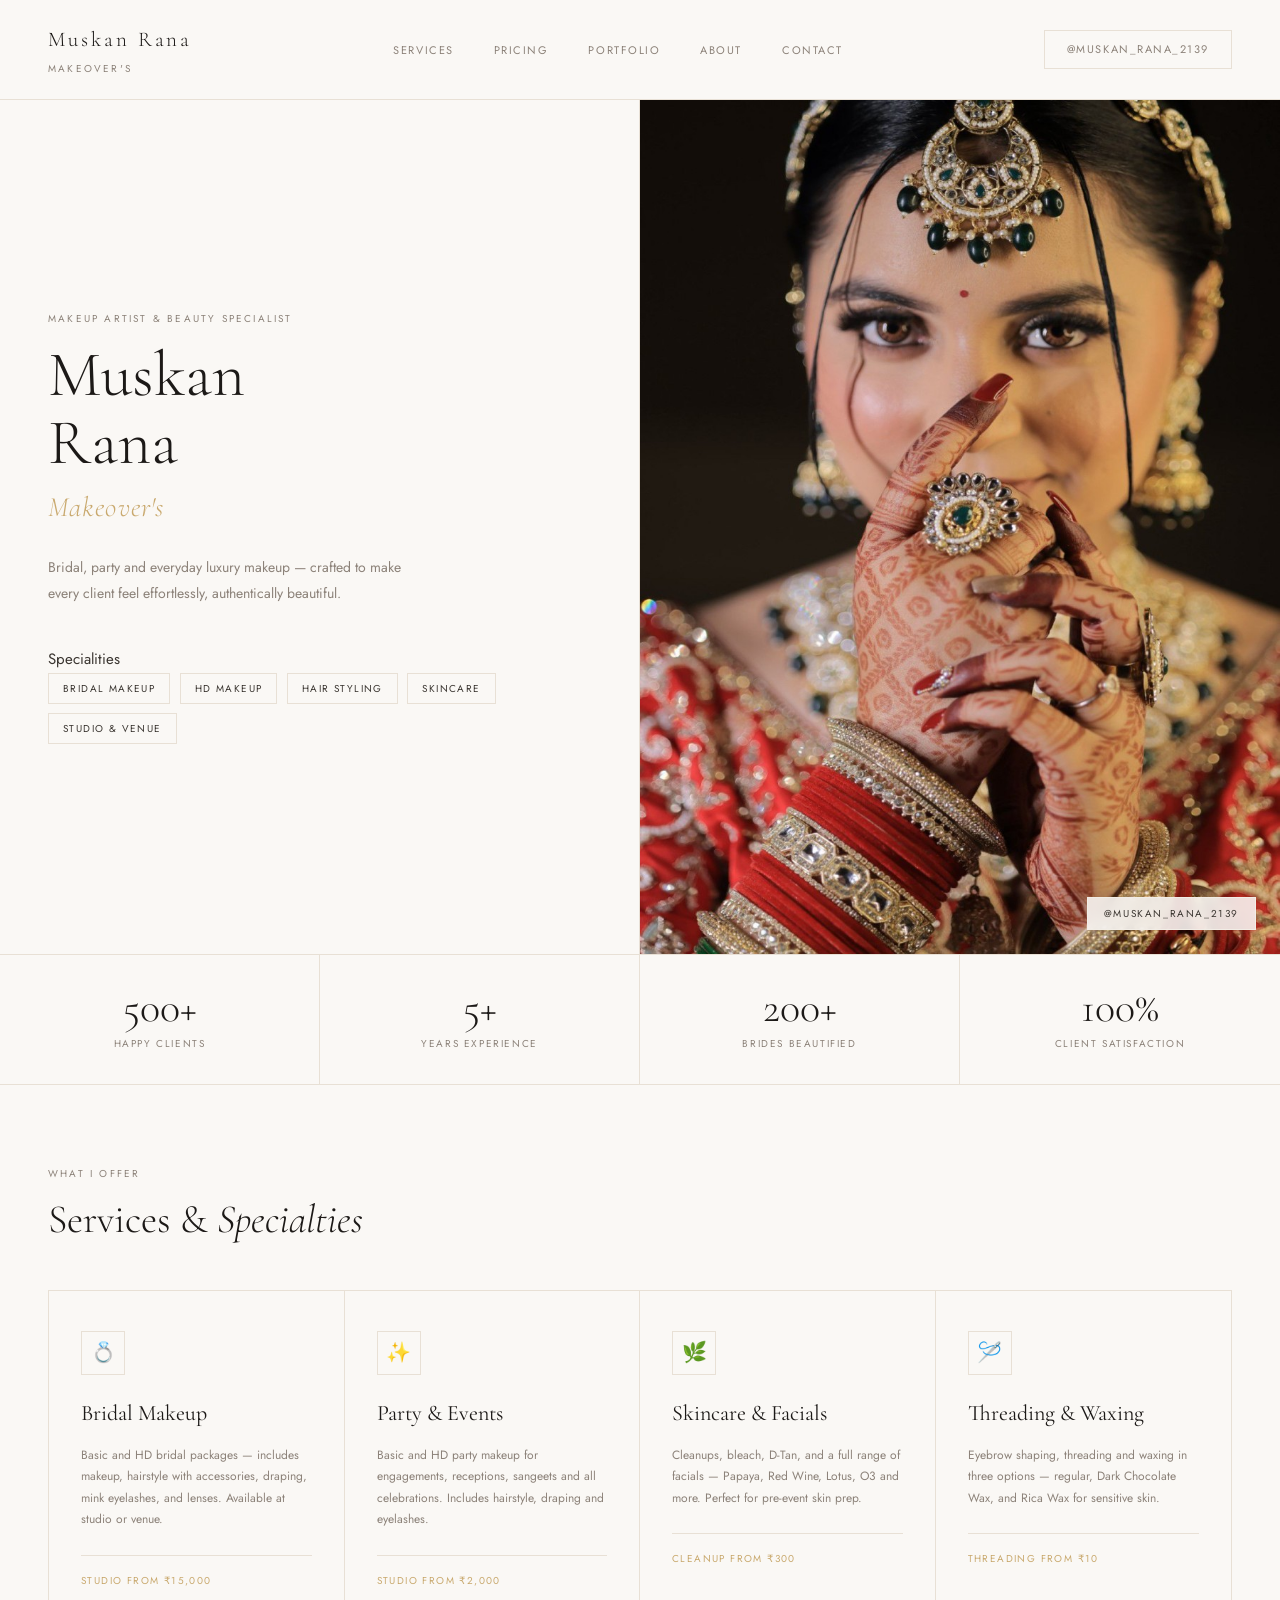
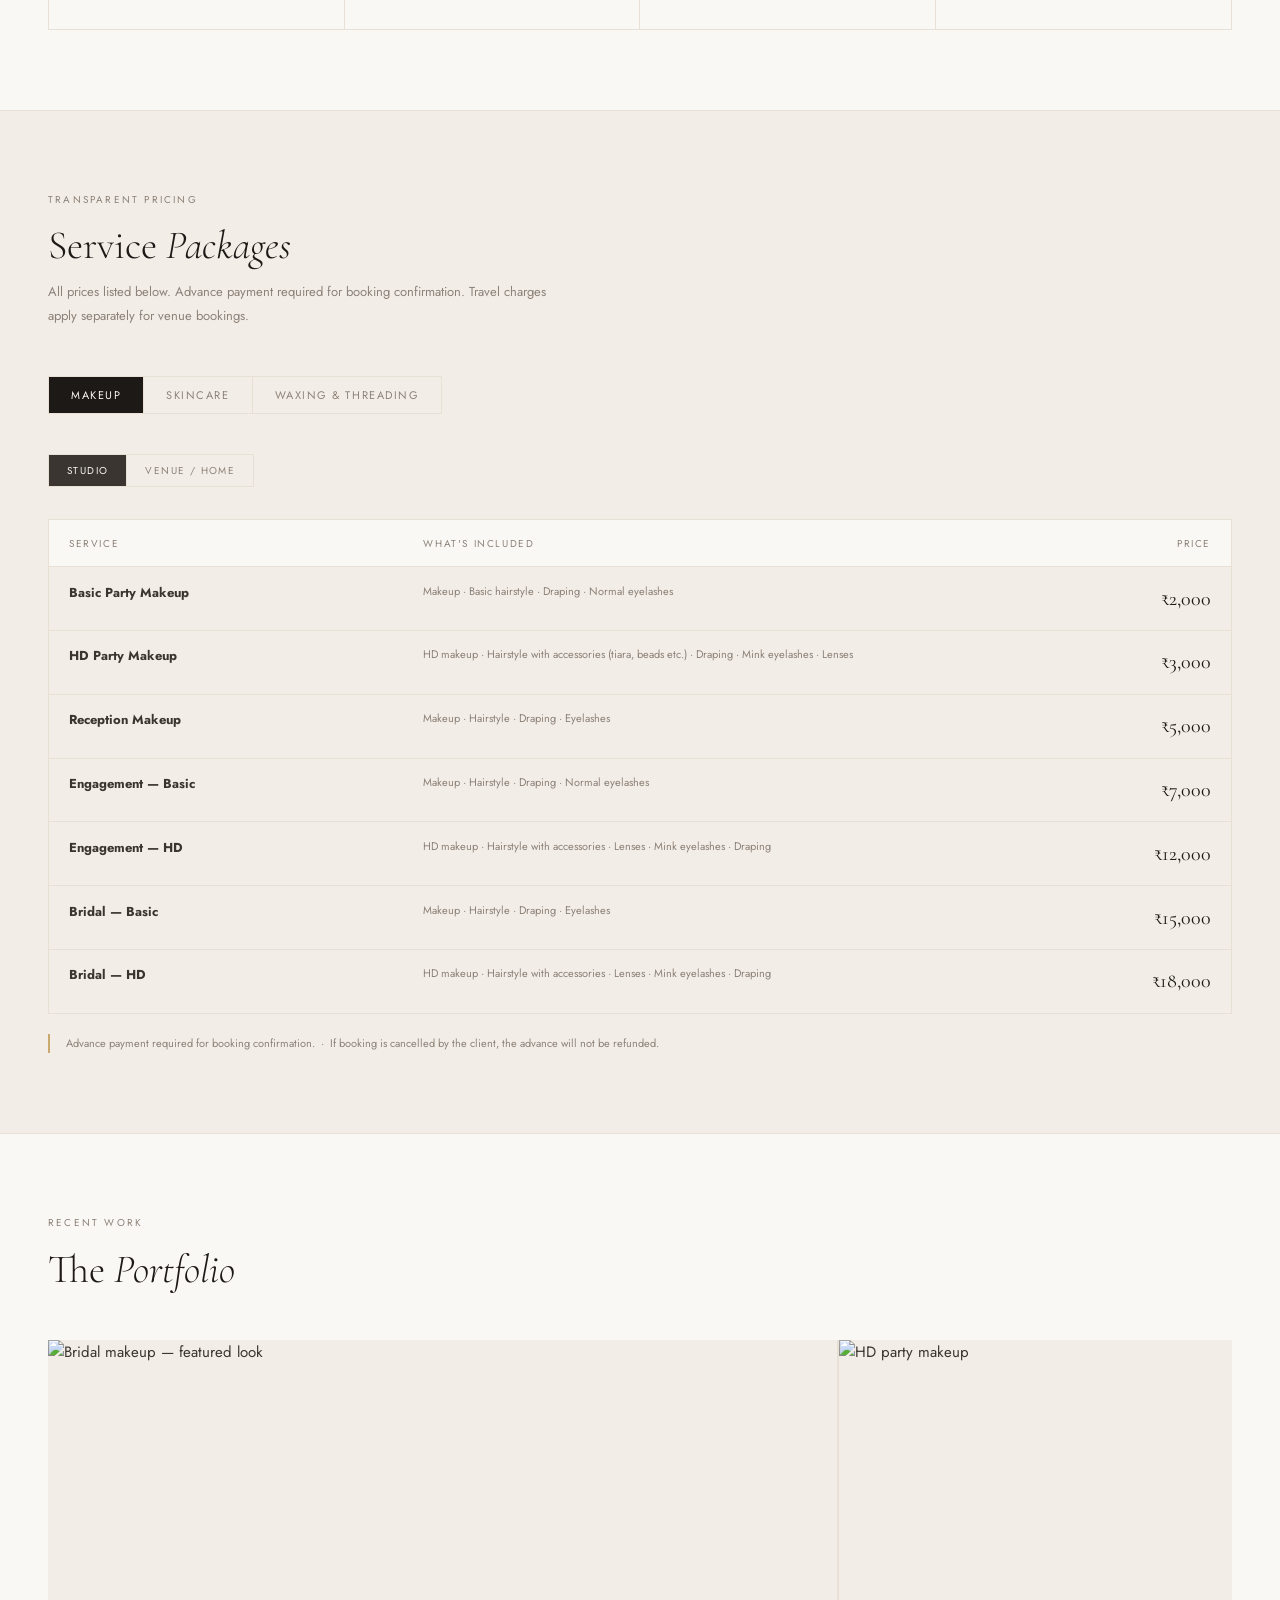
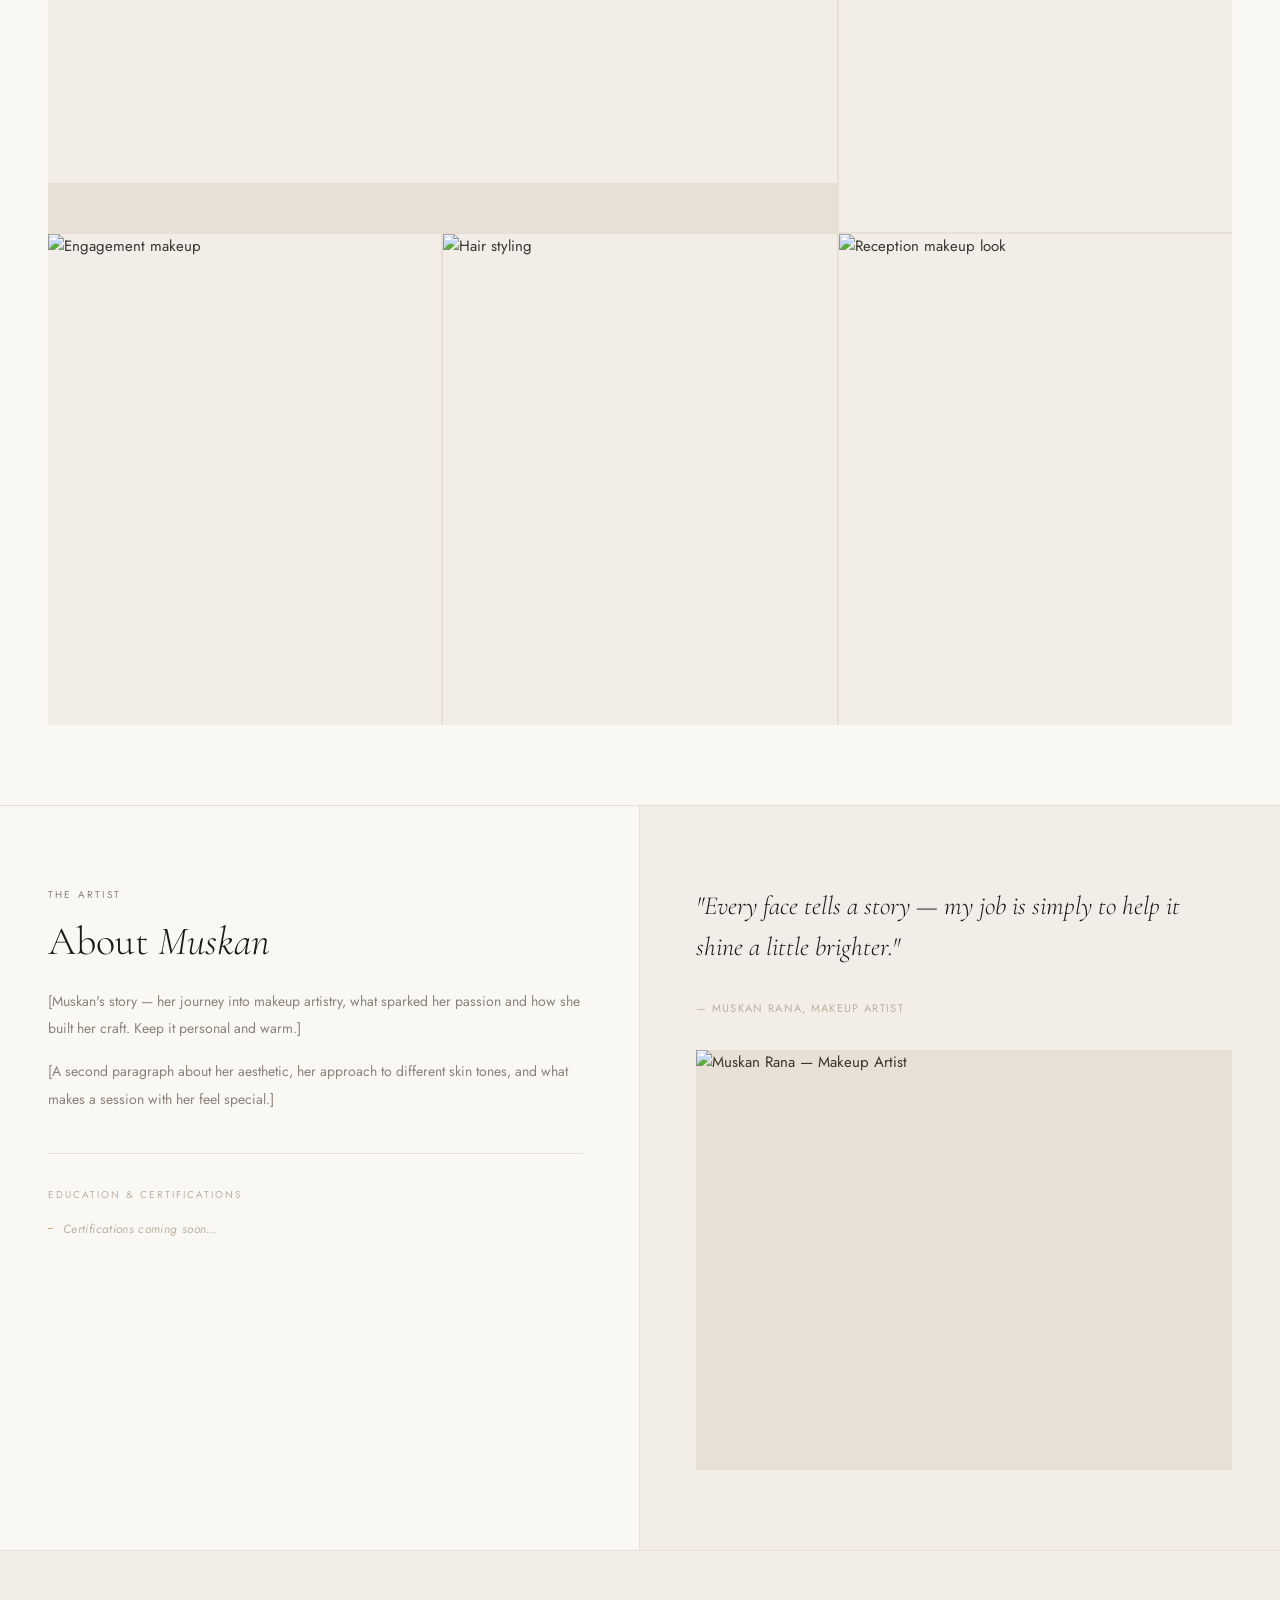
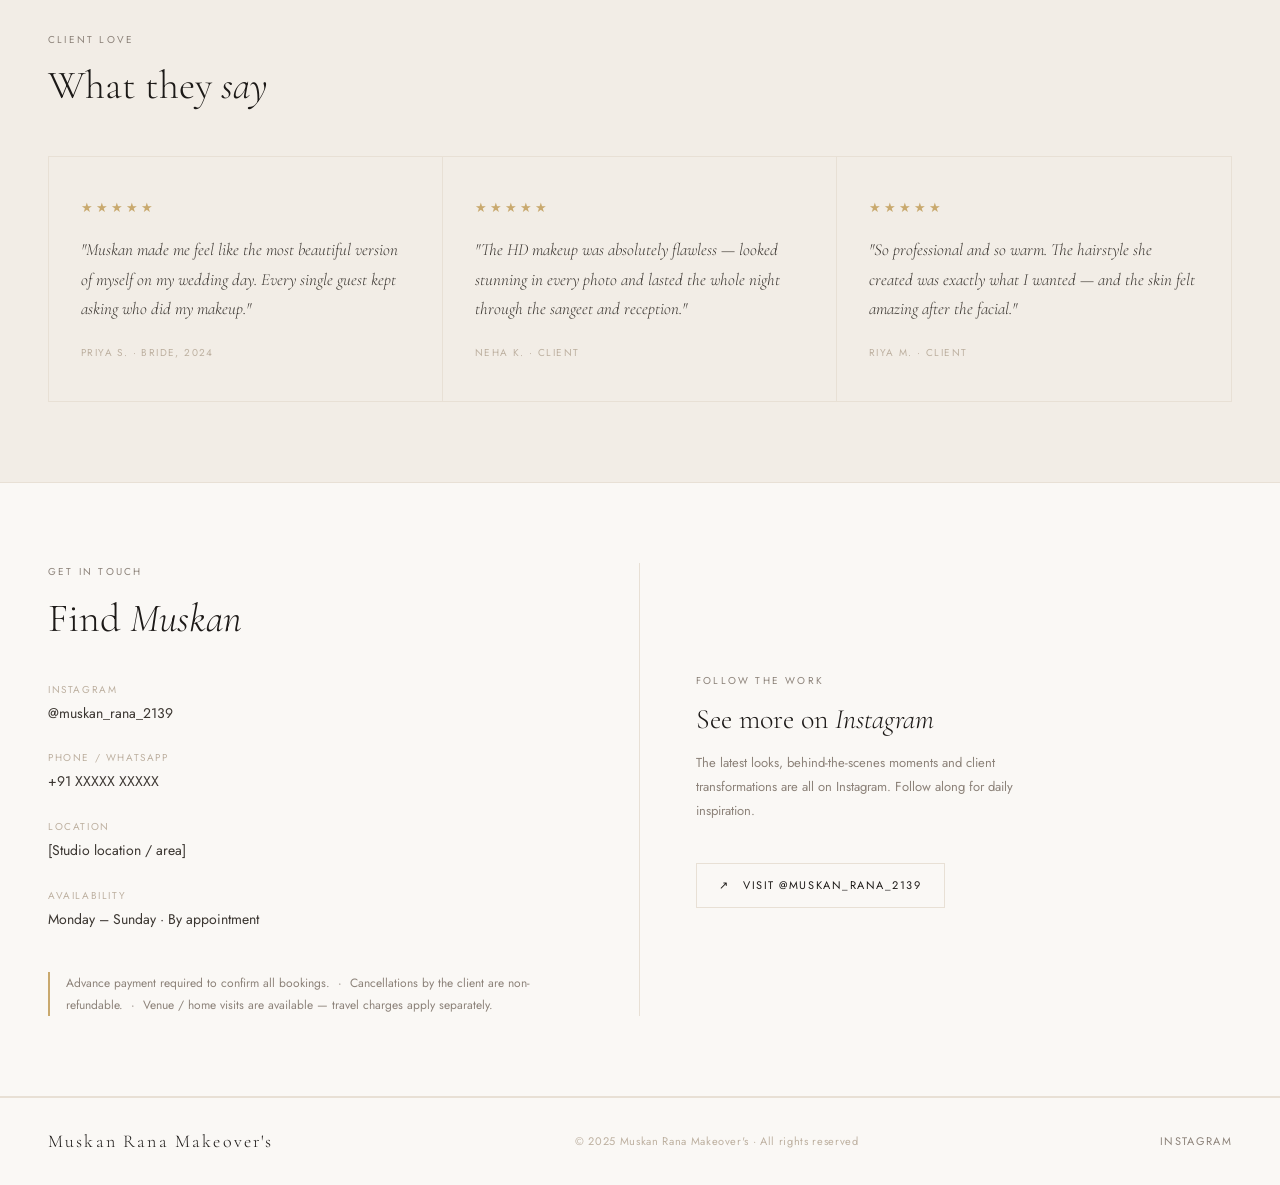
==== commit 2bbf5a7d: "new html for hero" ====
--- a/demo3/index.html
+++ b/demo3/index.html
@@ -68,21 +68,33 @@
     <section class="hero">
 
         <div class="hero-left">
-            <p class="eyebrow fade-up fade-up-1">Makeup Artist &amp; Beauty Specialist</p>
-            <h1 class="hero-name fade-up fade-up-2">Muskan Rana</h1>
-            <p class="hero-studio fade-up fade-up-2">Makeover's</p>
-            <p class="hero-tagline fade-up fade-up-3">
-                Bridal, party and everyday luxury makeup —
-                crafted to make every client feel effortlessly,
-                authentically beautiful.
-            </p>
-            <div class="hero-badges fade-up fade-up-4">
-                <span class="badge">Bridal Makeup</span>
-                <span class="badge">HD Makeup</span>
-                <span class="badge">Hair Styling</span>
-                <span class="badge">Skincare</span>
-                <span class="badge">Studio &amp; Venue</span>
-            </div>
+
+            <div class="hero-top">
+                <p class="eyebrow fade-up fade-up-1">Makeup Artist &amp; Beauty Specialist</p>
+            </div>
+
+            <div class="hero-center">
+                <h1 class="hero-name fade-up fade-up-2">Muskan<br>Rana</h1>
+                <p class="hero-studio fade-up fade-up-2">Makeover's</p>
+                <div class="hero-rule fade-up fade-up-3"></div>
+                <p class="hero-tagline fade-up fade-up-3">
+                    Bridal, party and everyday luxury makeup —
+                    crafted to make every client feel effortlessly,
+                    authentically beautiful.
+                </p>
+            </div>
+
+            <div class="hero-bottom fade-up fade-up-4">
+                <p class="hero-bottom-label">Specialities</p>
+                <div class="hero-badges">
+                    <span class="badge">Bridal Makeup</span>
+                    <span class="badge">HD Makeup</span>
+                    <span class="badge">Hair Styling</span>
+                    <span class="badge">Skincare</span>
+                    <span class="badge">Studio &amp; Venue</span>
+                </div>
+            </div>
+
         </div>
 
         <div class="hero-right">
@@ -346,7 +358,7 @@
                         </div>
                         <div class="skincare-item"><span>Charcoal Facial</span><span class="sprice">₹550</span></div>
                         <div class="skincare-item"><span>Lotus Facial</span><span class="sprice">₹800</span></div>
-                        <div class="skincare-item"><span>O3 Facial</span><span class="sprice">₹1400</span></div>
+                        <div class="skincare-item"><span>O3 Facial</span><span class="sprice">₹900</span></div>
                     </div>
 
                     <div class="skincare-col">
--- a/demo3/style.css
+++ b/demo3/style.css
@@ -1090,6 +1090,1211 @@
 
     .section-title {
         font-size: 30px;
+    }/* ============================================================
+       MUSKAN RANA MAKEOVER'S — Portfolio Website
+       style.css
+    
+       Palette:
+       --cream:       #FAF8F5   (page background)
+       --ivory:       #F2EDE6   (section alt bg)
+       --linen:       #E8E0D5   (borders, dividers)
+       --taupe:       #BDB0A0   (muted borders)
+       --warm-gray:   #8C8279   (secondary text)
+       --charcoal:    #3A3530   (primary text)
+       --ink:         #1C1917   (headings)
+       --gold:        #C9A96E   (accent)
+       --gold-light:  #E8D5B0   (soft gold tint)
+    
+       Typography:
+       Display  → Cormorant Garamond (serif, elegant)
+       Body     → Jost (geometric sans, clean)
+       ============================================================ */
+    
+    @import url('https://fonts.googleapis.com/css2?family=Cormorant+Garamond:ital,wght@0,300;0,400;0,500;1,300;1,400&family=Jost:wght@300;400;500&display=swap');
+    
+    /* ── Reset & Base ─────────────────────────────────────────── */
+    
+    *,
+    *::before,
+    *::after {
+        box-sizing: border-box;
+        margin: 0;
+        padding: 0;
+    }
+    
+    :root {
+        --cream: #FAF8F5;
+        --ivory: #F2EDE6;
+        --linen: #E8E0D5;
+        --taupe: #BDB0A0;
+        --warm-gray: #8C8279;
+        --charcoal: #3A3530;
+        --ink: #1C1917;
+        --gold: #C9A96E;
+        --gold-light: #E8D5B0;
+    
+        --font-serif: 'Cormorant Garamond', Georgia, serif;
+        --font-sans: 'Jost', 'Helvetica Neue', sans-serif;
+    
+        --border: 1px solid var(--linen);
+        --border-soft: 1px solid var(--ivory);
+        --transition: 0.25s ease;
+    }
+    
+    html {
+        scroll-behavior: smooth;
+    }
+    
+    body {
+        font-family: var(--font-sans);
+        background-color: var(--cream);
+        color: var(--charcoal);
+        font-size: 15px;
+        line-height: 1.7;
+        -webkit-font-smoothing: antialiased;
+    }
+    
+    img {
+        display: block;
+        width: 100%;
+        height: 100%;
+        object-fit: cover;
+    }
+    
+    a {
+        text-decoration: none;
+        color: inherit;
+    }
+    
+    /* ── Utility ──────────────────────────────────────────────── */
+    
+    .eyebrow {
+        font-family: var(--font-sans);
+        font-size: 10px;
+        font-weight: 400;
+        letter-spacing: 0.22em;
+        text-transform: uppercase;
+        color: var(--warm-gray);
+        margin-bottom: 0.9rem;
+    }
+    
+    .section-title {
+        font-family: var(--font-serif);
+        font-size: 40px;
+        font-weight: 300;
+        line-height: 1.15;
+        color: var(--ink);
+    }
+    
+    .section-title em {
+        font-style: italic;
+    }
+    
+    /* ── Page Load Fade-in ────────────────────────────────────── */
+    
+    @keyframes fadeUp {
+        from {
+            opacity: 0;
+            transform: translateY(18px);
+        }
+    
+        to {
+            opacity: 1;
+            transform: translateY(0);
+        }
+    }
+    
+    .fade-up {
+        animation: fadeUp 0.7s ease both;
+    }
+    
+    .fade-up-1 {
+        animation-delay: 0.05s;
+    }
+    
+    .fade-up-2 {
+        animation-delay: 0.15s;
+    }
+    
+    .fade-up-3 {
+        animation-delay: 0.25s;
+    }
+    
+    .fade-up-4 {
+        animation-delay: 0.35s;
+    }
+    
+    /* ── Navigation ───────────────────────────────────────────── */
+    
+    nav {
+        position: sticky;
+        top: 0;
+        z-index: 100;
+        background: var(--cream);
+        border-bottom: var(--border);
+        display: flex;
+        align-items: center;
+        justify-content: space-between;
+        padding: 1.4rem 3rem;
+    }
+    
+    .nav-logo {
+        font-family: var(--font-serif);
+        font-size: 21px;
+        font-weight: 300;
+        letter-spacing: 0.14em;
+        color: var(--ink);
+    }
+    
+    .nav-logo span {
+        display: block;
+        font-size: 10px;
+        font-family: var(--font-sans);
+        letter-spacing: 0.22em;
+        text-transform: uppercase;
+        color: var(--warm-gray);
+        font-weight: 400;
+        margin-top: 2px;
+    }
+    
+    .nav-links {
+        display: flex;
+        gap: 2.5rem;
+        list-style: none;
+    }
+    
+    .nav-links a {
+        font-size: 11px;
+        letter-spacing: 0.14em;
+        text-transform: uppercase;
+        color: var(--warm-gray);
+        transition: color var(--transition);
+    }
+    
+    .nav-links a:hover {
+        color: var(--ink);
+    }
+    
+    .nav-instagram {
+        font-family: var(--font-sans);
+        font-size: 11px;
+        letter-spacing: 0.14em;
+        text-transform: uppercase;
+        color: var(--warm-gray);
+        border: var(--border);
+        padding: 9px 22px;
+        transition: background var(--transition), color var(--transition);
+    }
+    
+    .nav-instagram:hover {
+        background: var(--ink);
+        color: var(--cream);
+    }
+    
+    /* ── Hero ─────────────────────────────────────────────────── */
+    
+    .hero {
+        display: grid;
+        grid-template-columns: 1fr 1fr;
+        min-height: 90vh;
+        border-bottom: var(--border);
+    }
+    
+    .hero-left {
+        padding: 5rem 4rem 5rem 3rem;
+        display: flex;
+        flex-direction: column;
+        justify-content: space-between;
+        border-right: var(--border);
+        position: relative;
+        overflow: hidden;
+    }
+    
+    /* Large ghosted letter watermark behind the text */
+    .hero-left::before {
+        content: 'M';
+        position: absolute;
+        top: -0.1em;
+        left: -0.05em;
+        font-family: var(--font-serif);
+        font-size: 52vw;
+        max-font-size: 480px;
+        font-weight: 300;
+        color: var(--linen);
+        line-height: 0.85;
+        pointer-events: none;
+        user-select: none;
+        z-index: 0;
+        opacity: 0.55;
+    }
+    
+    /* thin gold top rule */
+    .hero-left::after {
+        content: '';
+        position: absolute;
+        top: 0;
+        left: 3rem;
+        width: 48px;
+        height: 2px;
+        background: var(--gold);
+    }
+    
+    .hero-left>* {
+        position: relative;
+        z-index: 1;
+    }
+    
+    /* Top block — eyebrow sits here */
+    .hero-top {
+        padding-top: 0;
+    }
+    
+    /* Middle block — main title */
+    .hero-center {
+        flex: 1;
+        display: flex;
+        flex-direction: column;
+        justify-content: center;
+    }
+    
+    .hero-name {
+        font-family: var(--font-serif);
+        font-size: 76px;
+        font-weight: 300;
+        line-height: 0.95;
+        color: var(--ink);
+        margin-bottom: 0.4rem;
+        letter-spacing: -0.01em;
+    }
+    
+    .hero-studio {
+        font-family: var(--font-serif);
+        font-size: 32px;
+        font-weight: 300;
+        font-style: italic;
+        color: var(--gold);
+        margin-bottom: 0;
+        letter-spacing: 0.04em;
+    }
+    
+    /* Gold divider line between name and tagline */
+    .hero-rule {
+        width: 36px;
+        height: 1px;
+        background: var(--gold);
+        margin: 1.6rem 0;
+        flex-shrink: 0;
+    }
+    
+    .hero-tagline {
+        font-size: 14px;
+        color: var(--warm-gray);
+        line-height: 1.9;
+        max-width: 320px;
+    }
+    
+    /* Bottom block — badges */
+    .hero-bottom {
+        padding-bottom: 0;
+    }
+    
+    .hero-bottom-label {
+        font-size: 10px;
+        letter-spacing: 0.2em;
+        text-transform: uppercase;
+        color: var(--taupe);
+        margin-bottom: 0.85rem;
+    }
+    
+    .hero-badges {
+        display: flex;
+        flex-wrap: wrap;
+        gap: 0.5rem;
+    }
+    
+    .badge {
+        font-size: 10px;
+        letter-spacing: 0.12em;
+        text-transform: uppercase;
+        color: var(--charcoal);
+        border: var(--border);
+        padding: 7px 15px;
+        transition: background var(--transition), color var(--transition), border-color var(--transition);
+    }
+    
+    .badge:hover {
+        background: var(--gold-light);
+        border-color: var(--gold);
+        color: var(--ink);
+    }
+    
+    /* Hero Right — Photo */
+    .hero-right {
+        position: relative;
+        background: var(--ivory);
+        overflow: hidden;
+    }
+    
+    .hero-right img {
+        width: 100%;
+        height: 100%;
+        object-fit: cover;
+        object-position: center top;
+    }
+    
+    .hero-instagram-tag {
+        position: absolute;
+        bottom: 1.5rem;
+        right: 1.5rem;
+        font-size: 10px;
+        letter-spacing: 0.16em;
+        text-transform: uppercase;
+        color: var(--charcoal);
+        background: rgba(250, 248, 245, 0.88);
+        padding: 7px 16px;
+        border: var(--border-soft);
+        backdrop-filter: blur(4px);
+    }
+    
+    /* ── Stats Bar ────────────────────────────────────────────── */
+    
+    .stats-bar {
+        display: grid;
+        grid-template-columns: repeat(4, 1fr);
+        border-bottom: var(--border);
+        background: var(--cream);
+    }
+    
+    .stat-item {
+        padding: 2rem 1.5rem;
+        text-align: center;
+        border-right: var(--border);
+    }
+    
+    .stat-item:last-child {
+        border-right: none;
+    }
+    
+    .stat-num {
+        font-family: var(--font-serif);
+        font-size: 42px;
+        font-weight: 300;
+        color: var(--ink);
+        line-height: 1;
+    }
+    
+    .stat-label {
+        font-size: 10px;
+        letter-spacing: 0.16em;
+        text-transform: uppercase;
+        color: var(--warm-gray);
+        margin-top: 6px;
+    }
+    
+    /* ── Services Overview ────────────────────────────────────── */
+    
+    .services-section {
+        padding: 5rem 3rem;
+        border-bottom: var(--border);
+    }
+    
+    .section-header {
+        margin-bottom: 3rem;
+    }
+    
+    .services-grid {
+        display: grid;
+        grid-template-columns: repeat(4, 1fr);
+        border: var(--border);
+    }
+    
+    .service-card {
+        padding: 2.5rem 2rem;
+        border-right: var(--border);
+        transition: background var(--transition);
+    }
+    
+    .service-card:last-child {
+        border-right: none;
+    }
+    
+    .service-card:hover {
+        background: var(--ivory);
+    }
+    
+    .service-icon-wrap {
+        width: 44px;
+        height: 44px;
+        margin-bottom: 1.25rem;
+        border: var(--border);
+        display: flex;
+        align-items: center;
+        justify-content: center;
+        font-size: 20px;
+    }
+    
+    .service-name {
+        font-family: var(--font-serif);
+        font-size: 22px;
+        font-weight: 400;
+        color: var(--ink);
+        margin-bottom: 0.75rem;
+    }
+    
+    .service-desc {
+        font-size: 12px;
+        color: var(--warm-gray);
+        line-height: 1.8;
+        margin-bottom: 1.5rem;
+    }
+    
+    .service-from {
+        font-size: 10px;
+        letter-spacing: 0.14em;
+        text-transform: uppercase;
+        color: var(--gold);
+        border-top: var(--border);
+        padding-top: 1rem;
+    }
+    
+    /* ── Pricing Tables ───────────────────────────────────────── */
+    
+    .pricing-section {
+        padding: 5rem 3rem;
+        border-bottom: var(--border);
+        background: var(--ivory);
+    }
+    
+    .pricing-intro {
+        font-size: 13px;
+        color: var(--warm-gray);
+        line-height: 1.85;
+        max-width: 520px;
+        margin-top: 0.75rem;
+    }
+    
+    .pricing-tabs {
+        display: flex;
+        gap: 0;
+        border: var(--border);
+        width: fit-content;
+        margin: 2.5rem 0;
+    }
+    
+    .pricing-tab {
+        font-family: var(--font-sans);
+        font-size: 11px;
+        letter-spacing: 0.14em;
+        text-transform: uppercase;
+        background: transparent;
+        color: var(--warm-gray);
+        border: none;
+        border-right: var(--border);
+        padding: 10px 22px;
+        cursor: pointer;
+        transition: background var(--transition), color var(--transition);
+    }
+    
+    .pricing-tab:last-child {
+        border-right: none;
+    }
+    
+    .pricing-tab.active {
+        background: var(--ink);
+        color: var(--cream);
+    }
+    
+    .pricing-panels>div {
+        display: none;
+    }
+    
+    .pricing-panels>div.active {
+        display: block;
+    }
+    
+    /* Makeup pricing — venue/studio toggle */
+    .venue-toggle {
+        display: flex;
+        gap: 0;
+        border: var(--border);
+        width: fit-content;
+        margin-bottom: 2rem;
+    }
+    
+    .vtoggle-btn {
+        font-family: var(--font-sans);
+        font-size: 10px;
+        letter-spacing: 0.14em;
+        text-transform: uppercase;
+        background: transparent;
+        color: var(--warm-gray);
+        border: none;
+        border-right: var(--border);
+        padding: 8px 18px;
+        cursor: pointer;
+        transition: background var(--transition), color var(--transition);
+    }
+    
+    .vtoggle-btn:last-child {
+        border-right: none;
+    }
+    
+    .vtoggle-btn.active {
+        background: var(--charcoal);
+        color: var(--cream);
+    }
+    
+    .price-table {
+        width: 100%;
+        border-collapse: collapse;
+        border: var(--border);
+    }
+    
+    .price-table th {
+        font-size: 10px;
+        letter-spacing: 0.16em;
+        text-transform: uppercase;
+        color: var(--warm-gray);
+        font-weight: 400;
+        padding: 0.9rem 1.25rem;
+        border-bottom: var(--border);
+        text-align: left;
+        background: var(--cream);
+    }
+    
+    .price-table td {
+        padding: 0.9rem 1.25rem;
+        font-size: 13px;
+        color: var(--charcoal);
+        border-bottom: var(--border);
+        vertical-align: top;
+    }
+    
+    .price-table tr:last-child td {
+        border-bottom: none;
+    }
+    
+    .price-table tr:hover td {
+        background: var(--cream);
+    }
+    
+    .price-table td.price {
+        font-family: var(--font-serif);
+        font-size: 20px;
+        font-weight: 400;
+        color: var(--ink);
+        white-space: nowrap;
+        text-align: right;
+    }
+    
+    .price-table td.includes {
+        font-size: 11px;
+        color: var(--warm-gray);
+        line-height: 1.7;
+    }
+    
+    .price-table .highlight td {
+        background: var(--ivory);
+    }
+    
+    .pricing-note {
+        margin-top: 1.25rem;
+        font-size: 11px;
+        color: var(--warm-gray);
+        line-height: 1.8;
+        border-left: 2px solid var(--gold);
+        padding-left: 1rem;
+    }
+    
+    /* Skincare sub-grid */
+    .skincare-grid {
+        display: grid;
+        grid-template-columns: repeat(3, 1fr);
+        gap: 0;
+        border: var(--border);
+    }
+    
+    .skincare-col {
+        padding: 2rem 1.75rem;
+        border-right: var(--border);
+    }
+    
+    .skincare-col:last-child {
+        border-right: none;
+    }
+    
+    .skincare-col-title {
+        font-family: var(--font-serif);
+        font-size: 20px;
+        font-weight: 400;
+        color: var(--ink);
+        margin-bottom: 1.25rem;
+        padding-bottom: 0.75rem;
+        border-bottom: var(--border);
+    }
+    
+    .skincare-item {
+        display: flex;
+        justify-content: space-between;
+        align-items: baseline;
+        padding: 0.55rem 0;
+        border-bottom: 1px solid var(--ivory);
+        font-size: 13px;
+        color: var(--charcoal);
+    }
+    
+    .skincare-item:last-child {
+        border-bottom: none;
+    }
+    
+    .skincare-item .sprice {
+        font-family: var(--font-serif);
+        font-size: 16px;
+        color: var(--ink);
+        white-space: nowrap;
+        margin-left: 1rem;
+    }
+    
+    /* Waxing sub-grid */
+    .wax-grid {
+        display: grid;
+        grid-template-columns: repeat(3, 1fr);
+        gap: 0;
+        border: var(--border);
+    }
+    
+    .wax-col {
+        padding: 2rem 1.75rem;
+        border-right: var(--border);
+    }
+    
+    .wax-col:last-child {
+        border-right: none;
+    }
+    
+    .wax-col-title {
+        font-family: var(--font-serif);
+        font-size: 20px;
+        font-weight: 400;
+        color: var(--ink);
+        margin-bottom: 1.25rem;
+        padding-bottom: 0.75rem;
+        border-bottom: var(--border);
+    }
+    
+    /* ── Portfolio ────────────────────────────────────────────── */
+    
+    .portfolio-section {
+        padding: 5rem 3rem;
+        border-bottom: var(--border);
+    }
+    
+    .portfolio-grid {
+        display: grid;
+        grid-template-columns: repeat(3, 1fr);
+        gap: 2px;
+        background: var(--linen);
+    }
+    
+    .portfolio-item {
+        background: var(--ivory);
+        overflow: hidden;
+        position: relative;
+        cursor: pointer;
+    }
+    
+    .portfolio-item img {
+        width: 100%;
+        height: 100%;
+        object-fit: cover;
+        object-position: center top;
+        transition: transform 0.5s ease;
+    }
+    
+    .portfolio-item:hover img {
+        transform: scale(1.04);
+    }
+    
+    .portfolio-item.featured {
+        grid-column: span 2;
+        aspect-ratio: 16/9;
+    }
+    
+    .portfolio-item.regular {
+        aspect-ratio: 4/5;
+    }
+    
+    .portfolio-overlay {
+        position: absolute;
+        inset: 0;
+        background: rgba(28, 25, 23, 0);
+        display: flex;
+        align-items: flex-end;
+        padding: 1.25rem;
+        transition: background var(--transition);
+    }
+    
+    .portfolio-item:hover .portfolio-overlay {
+        background: rgba(28, 25, 23, 0.35);
+    }
+    
+    .portfolio-label {
+        font-size: 10px;
+        letter-spacing: 0.16em;
+        text-transform: uppercase;
+        color: var(--cream);
+        opacity: 0;
+        transform: translateY(6px);
+        transition: opacity var(--transition), transform var(--transition);
+    }
+    
+    .portfolio-item:hover .portfolio-label {
+        opacity: 1;
+        transform: translateY(0);
+    }
+    
+    /* ── About ────────────────────────────────────────────────── */
+    
+    .about-section {
+        display: grid;
+        grid-template-columns: 1fr 1fr;
+        border-bottom: var(--border);
+    }
+    
+    .about-left {
+        padding: 5rem 3.5rem 5rem 3rem;
+        border-right: var(--border);
+    }
+    
+    .about-body {
+        font-size: 14px;
+        line-height: 1.95;
+        color: var(--warm-gray);
+        margin-top: 1.5rem;
+    }
+    
+    .about-body+.about-body {
+        margin-top: 1rem;
+    }
+    
+    .certifications {
+        margin-top: 2.5rem;
+        padding-top: 2rem;
+        border-top: var(--border);
+    }
+    
+    .cert-eyebrow {
+        font-size: 10px;
+        letter-spacing: 0.2em;
+        text-transform: uppercase;
+        color: var(--taupe);
+        margin-bottom: 1rem;
+    }
+    
+    .cert-list {
+        list-style: none;
+        display: flex;
+        flex-direction: column;
+        gap: 10px;
+    }
+    
+    .cert-list li {
+        font-size: 12px;
+        color: var(--charcoal);
+        display: flex;
+        align-items: center;
+        gap: 10px;
+        letter-spacing: 0.03em;
+    }
+    
+    .cert-list li::before {
+        content: '';
+        display: block;
+        width: 5px;
+        height: 1px;
+        background: var(--gold);
+        flex-shrink: 0;
+    }
+    
+    .about-right {
+        padding: 5rem 3rem 5rem 3.5rem;
+        background: var(--ivory);
+        display: flex;
+        flex-direction: column;
+        justify-content: center;
+        gap: 2rem;
+    }
+    
+    .about-quote {
+        font-family: var(--font-serif);
+        font-size: 26px;
+        font-weight: 300;
+        font-style: italic;
+        line-height: 1.55;
+        color: var(--ink);
+    }
+    
+    .about-quote-attr {
+        font-size: 11px;
+        letter-spacing: 0.12em;
+        text-transform: uppercase;
+        color: var(--taupe);
+    }
+    
+    .about-portrait {
+        width: 100%;
+        aspect-ratio: 3/4;
+        background: var(--linen);
+        overflow: hidden;
+        max-height: 420px;
+    }
+    
+    .about-portrait img {
+        width: 100%;
+        height: 100%;
+        object-fit: cover;
+        object-position: center top;
+    }
+    
+    /* ── Testimonials ─────────────────────────────────────────── */
+    
+    .testimonials-section {
+        padding: 5rem 3rem;
+        border-bottom: var(--border);
+        background: var(--ivory);
+    }
+    
+    .testi-grid {
+        display: grid;
+        grid-template-columns: repeat(3, 1fr);
+        border: var(--border);
+    }
+    
+    .testi-card {
+        padding: 2.5rem 2rem;
+        border-right: var(--border);
+    }
+    
+    .testi-card:last-child {
+        border-right: none;
+    }
+    
+    .testi-stars {
+        color: var(--gold);
+        font-size: 13px;
+        letter-spacing: 3px;
+        margin-bottom: 1rem;
+    }
+    
+    .testi-text {
+        font-family: var(--font-serif);
+        font-size: 17px;
+        font-weight: 300;
+        font-style: italic;
+        line-height: 1.75;
+        color: var(--charcoal);
+        margin-bottom: 1.25rem;
+    }
+    
+    .testi-author {
+        font-size: 10px;
+        letter-spacing: 0.14em;
+        text-transform: uppercase;
+        color: var(--taupe);
+    }
+    
+    /* ── Contact (Info Only — no form) ───────────────────────── */
+    
+    .contact-section {
+        padding: 5rem 3rem;
+        border-bottom: var(--border);
+        display: grid;
+        grid-template-columns: 1fr 1fr;
+    }
+    
+    .contact-left {
+        border-right: var(--border);
+        padding-right: 3.5rem;
+    }
+    
+    .contact-right {
+        padding-left: 3.5rem;
+        display: flex;
+        flex-direction: column;
+        justify-content: center;
+    }
+    
+    .contact-info {
+        margin-top: 2.5rem;
+        display: flex;
+        flex-direction: column;
+        gap: 1.5rem;
+    }
+    
+    .contact-row-label {
+        font-size: 10px;
+        letter-spacing: 0.16em;
+        text-transform: uppercase;
+        color: var(--taupe);
+        margin-bottom: 4px;
+    }
+    
+    .contact-row-value {
+        font-size: 14px;
+        color: var(--charcoal);
+    }
+    
+    .contact-note {
+        margin-top: 2.5rem;
+        font-size: 12px;
+        color: var(--warm-gray);
+        line-height: 1.85;
+        border-left: 2px solid var(--gold);
+        padding-left: 1rem;
+    }
+    
+    .contact-ig-link {
+        display: inline-flex;
+        align-items: center;
+        gap: 10px;
+        margin-top: 2.5rem;
+        font-size: 11px;
+        letter-spacing: 0.14em;
+        text-transform: uppercase;
+        color: var(--ink);
+        border: var(--border);
+        padding: 12px 22px;
+        transition: background var(--transition), color var(--transition);
+        width: fit-content;
+    }
+    
+    .contact-ig-link:hover {
+        background: var(--ink);
+        color: var(--cream);
+    }
+    
+    /* ── Footer ───────────────────────────────────────────────── */
+    
+    footer {
+        padding: 1.75rem 3rem;
+        background: var(--cream);
+        border-top: var(--border);
+        display: flex;
+        align-items: center;
+        justify-content: space-between;
+    }
+    
+    .footer-logo {
+        font-family: var(--font-serif);
+        font-size: 18px;
+        font-weight: 300;
+        letter-spacing: 0.12em;
+        color: var(--ink);
+    }
+    
+    .footer-note {
+        font-size: 11px;
+        color: var(--taupe);
+        letter-spacing: 0.06em;
+    }
+    
+    .footer-socials {
+        display: flex;
+        gap: 1.5rem;
+    }
+    
+    .footer-socials a {
+        font-size: 11px;
+        letter-spacing: 0.12em;
+        text-transform: uppercase;
+        color: var(--warm-gray);
+        transition: color var(--transition);
+    }
+    
+    .footer-socials a:hover {
+        color: var(--ink);
+    }
+    
+    /* ── Responsive ───────────────────────────────────────────── */
+    
+    @media (max-width: 900px) {
+        nav {
+            padding: 1.2rem 1.5rem;
+        }
+    
+        .nav-links {
+            display: none;
+        }
+    
+        .hero {
+            grid-template-columns: 1fr;
+            min-height: auto;
+        }
+    
+        .hero-left {
+            padding: 3.5rem 1.5rem 3rem;
+            border-right: none;
+            border-bottom: var(--border);
+        }
+    
+        .hero-left::after {
+            left: 1.5rem;
+        }
+    
+        .hero-name {
+            font-size: 52px;
+        }
+    
+        .hero-name {
+            font-size: 46px;
+        }
+    
+        .hero-right {
+            min-height: 55vw;
+        }
+    
+        .stats-bar {
+            grid-template-columns: repeat(2, 1fr);
+        }
+    
+        .stat-item:nth-child(2) {
+            border-right: none;
+        }
+    
+        .stat-item:nth-child(3) {
+            border-top: var(--border);
+        }
+    
+        .stat-item:nth-child(4) {
+            border-top: var(--border);
+            border-right: none;
+        }
+    
+        .services-grid {
+            grid-template-columns: 1fr 1fr;
+        }
+    
+        .service-card:nth-child(2) {
+            border-right: none;
+        }
+    
+        .service-card:nth-child(3) {
+            border-top: var(--border);
+        }
+    
+        .service-card:nth-child(4) {
+            border-top: var(--border);
+            border-right: none;
+        }
+    
+        .skincare-grid,
+        .wax-grid {
+            grid-template-columns: 1fr;
+        }
+    
+        .skincare-col,
+        .wax-col {
+            border-right: none;
+            border-bottom: var(--border);
+        }
+    
+        .skincare-col:last-child,
+        .wax-col:last-child {
+            border-bottom: none;
+        }
+    
+        .portfolio-grid {
+            grid-template-columns: 1fr 1fr;
+        }
+    
+        .portfolio-item.featured {
+            grid-column: span 2;
+            aspect-ratio: 4/3;
+        }
+    
+        .about-section,
+        .contact-section {
+            grid-template-columns: 1fr;
+        }
+    
+        .about-left,
+        .contact-left {
+            border-right: none;
+            border-bottom: var(--border);
+            padding: 3.5rem 1.5rem;
+        }
+    
+        .about-right {
+            padding: 3.5rem 1.5rem;
+        }
+    
+        .contact-right {
+            padding: 3.5rem 1.5rem;
+        }
+    
+        .testi-grid {
+            grid-template-columns: 1fr;
+        }
+    
+        .testi-card {
+            border-right: none;
+            border-bottom: var(--border);
+        }
+    
+        .testi-card:last-child {
+            border-bottom: none;
+        }
+    
+        footer {
+            flex-direction: column;
+            gap: 1rem;
+            text-align: center;
+            padding: 2rem 1.5rem;
+        }
+    
+        .services-section,
+        .portfolio-section,
+        .testimonials-section,
+        .pricing-section,
+        .contact-section {
+            padding: 3.5rem 1.5rem;
+        }
+    }
+    
+    @media (max-width: 540px) {
+        .hero-name {
+            font-size: 42px;
+        }
+    
+        .section-title {
+            font-size: 30px;
+        }
+    
+        .services-grid {
+            grid-template-columns: 1fr;
+        }
+    
+        .service-card {
+            border-right: none;
+            border-bottom: var(--border);
+        }
+    
+        .portfolio-grid {
+            grid-template-columns: 1fr;
+        }
+    
+        .portfolio-item.featured {
+            grid-column: span 1;
+        }
+    
+        .stats-bar {
+            grid-template-columns: 1fr 1fr;
+        }
+    
+        .price-table td,
+        .price-table th {
+            padding: 0.75rem 0.75rem;
+        }
     }
 
     .services-grid {
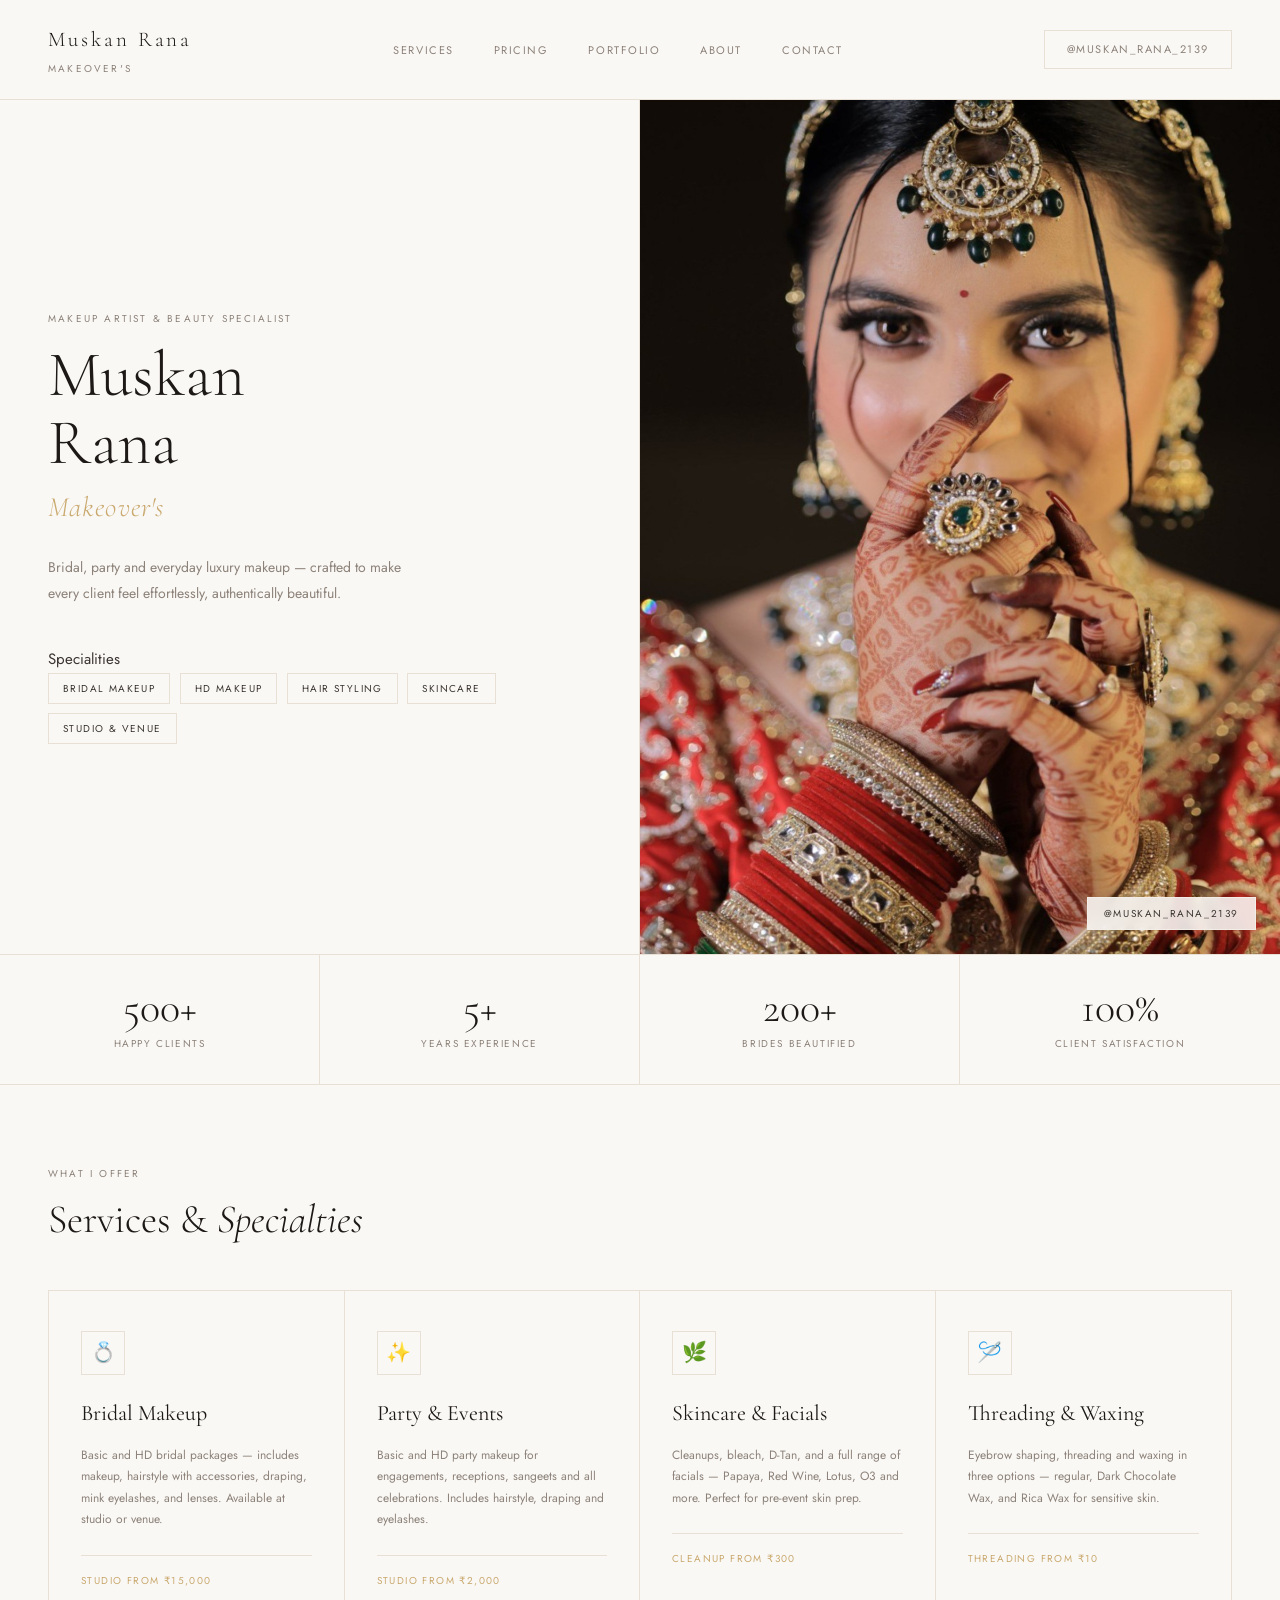
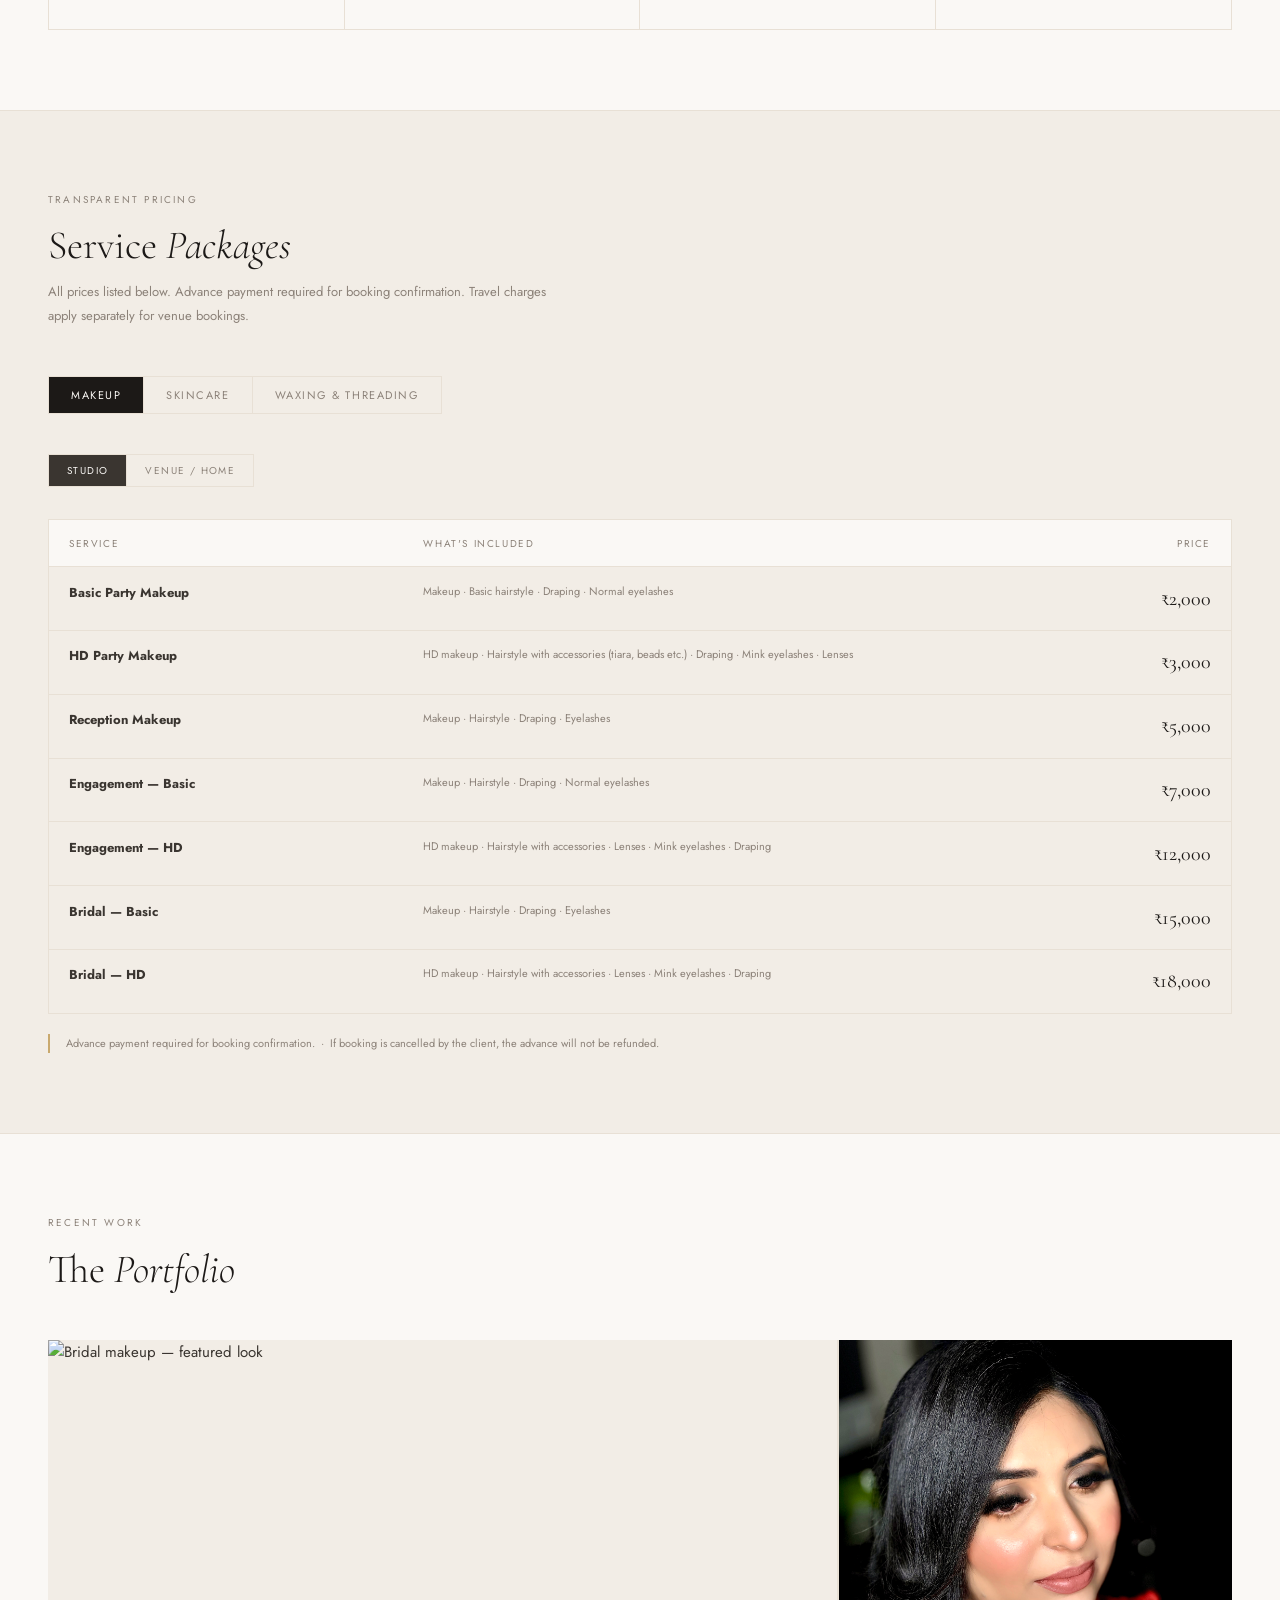
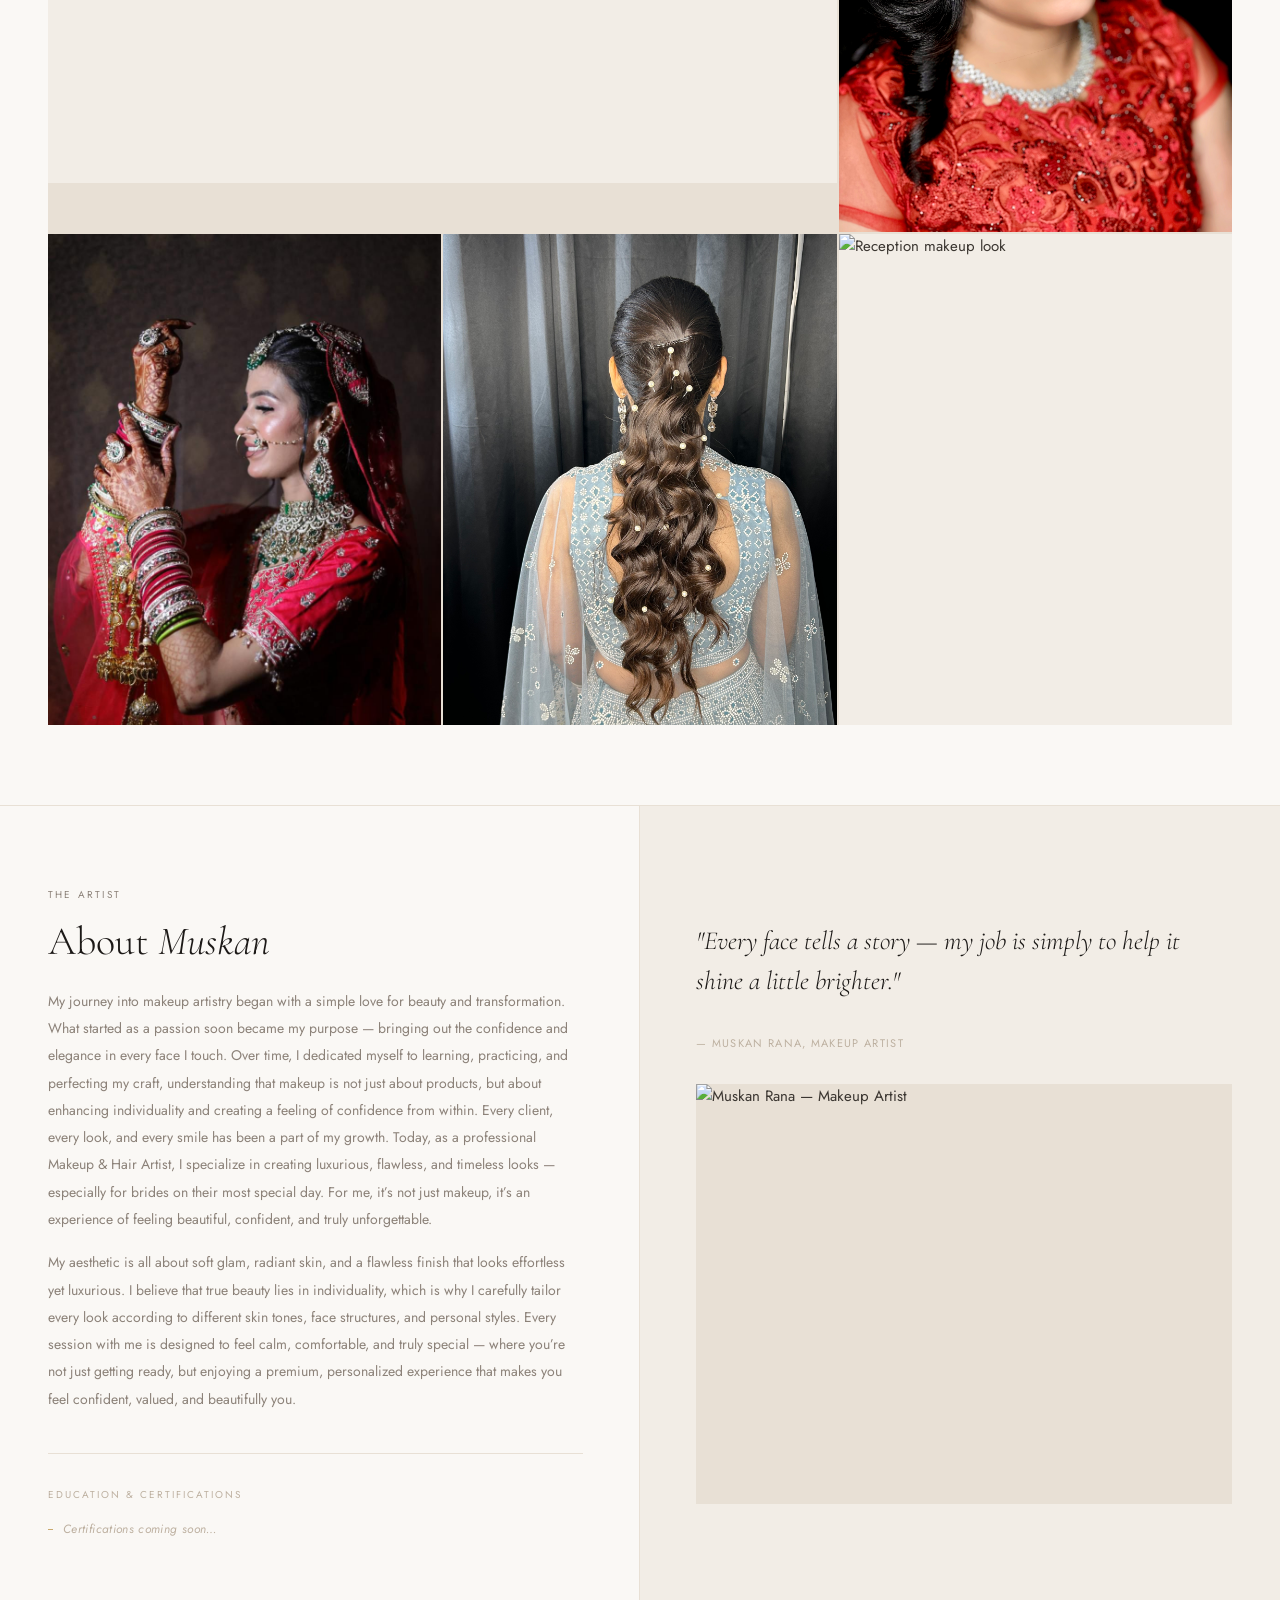
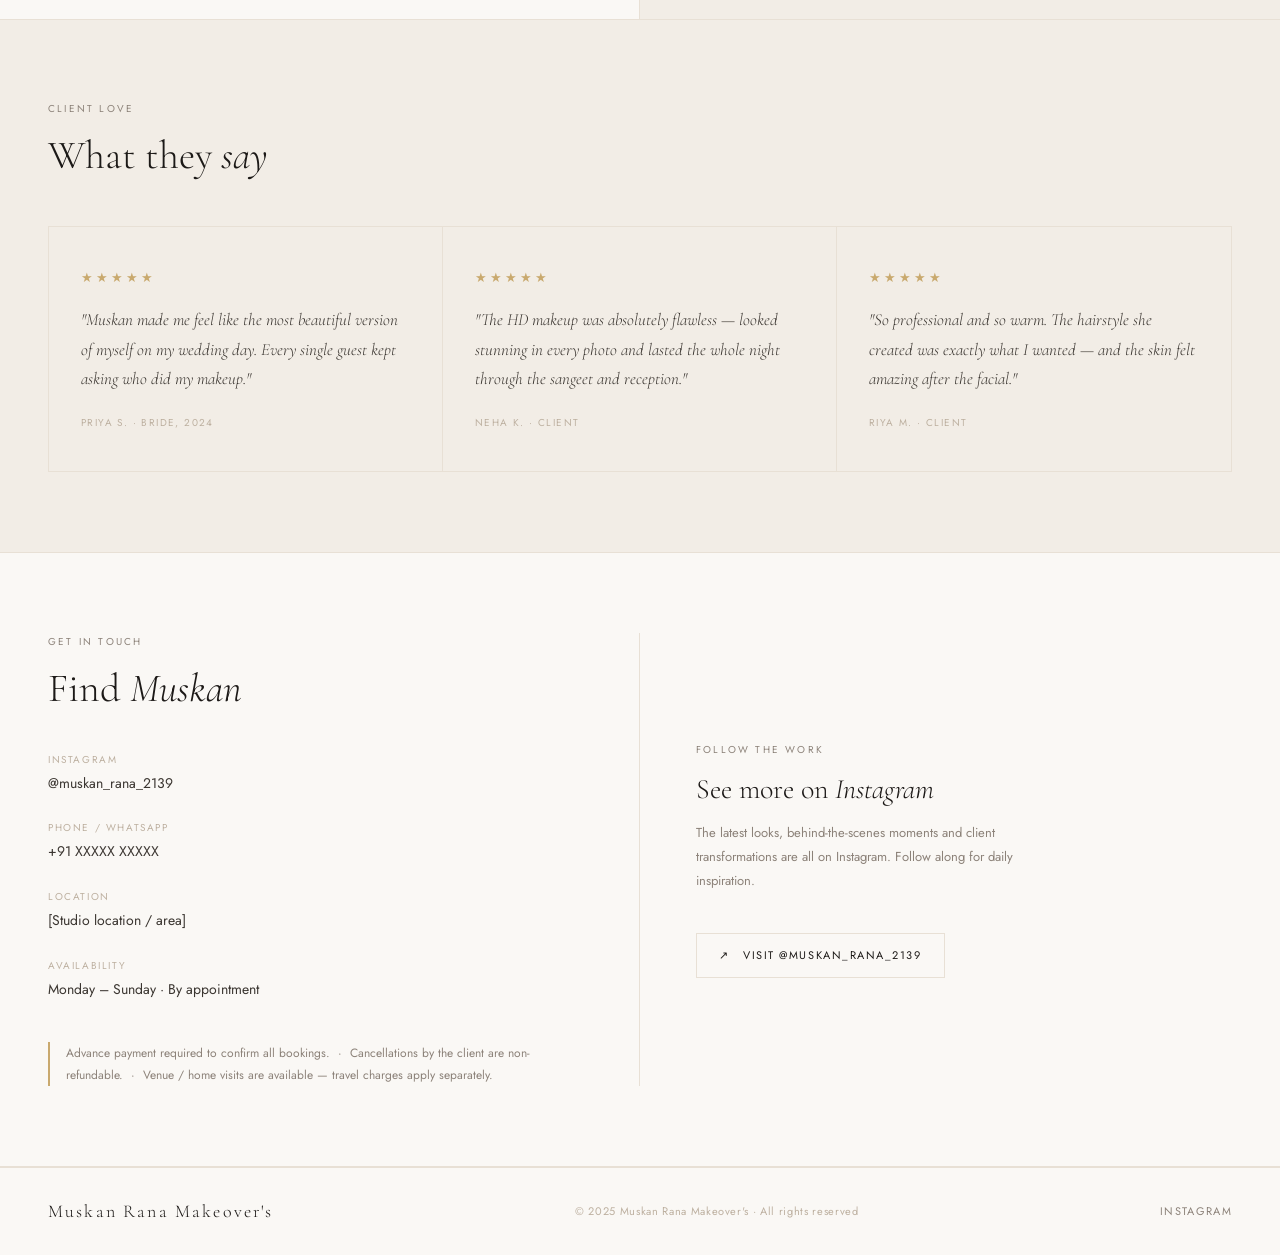
==== commit a84b86c4: "added pictures for the portfolio" ====
--- a/demo3/index.html
+++ b/demo3/index.html
@@ -104,8 +104,8 @@
         Recommended size: at least 900×1200px, portrait orientation.
         Source suggestion: featured post from @muskan_rana_2139
       -->
-            <img src="images/hero-main.jpg" alt="Muskan Rana Makeover's — Bridal Makeup" />
-
+            <img src="images/hero-main1.jpg" alt="Muskan Rana Makeover's — Bridal Makeup"
+                style="width:100%; height:auto; display:block;" />
             <div class="hero-instagram-tag">@muskan_rana_2139</div>
         </div>
 
@@ -479,7 +479,7 @@
         Suggestion: reception / sangeet bold look
       -->
             <div class="portfolio-item regular">
-                <img src="images/portfolio-4.jpg" alt="Reception makeup look" />
+                <img src="images/portfolio-4.JPG" alt="Reception makeup look" />
                 <div class="portfolio-overlay">
                     <span class="portfolio-label">Reception Look</span>
                 </div>
@@ -516,12 +516,24 @@
         once you receive her education and background details.
       -->
             <p class="about-body">
-                [Muskan's story — her journey into makeup artistry, what sparked her passion
-                and how she built her craft. Keep it personal and warm.]
+                My journey into makeup artistry began with a simple love for beauty and transformation. What started as a passion soon
+                became my purpose — bringing out the confidence and elegance in every face I touch.
+                
+                Over time, I dedicated myself to learning, practicing, and perfecting my craft, understanding that makeup is not just
+                about products, but about enhancing individuality and creating a feeling of confidence from within. Every client, every
+                look, and every smile has been a part of my growth.
+                
+                Today, as a professional Makeup & Hair Artist, I specialize in creating luxurious, flawless, and timeless looks —
+                especially for brides on their most special day. For me, it’s not just makeup, it’s an experience of feeling beautiful,
+                confident, and truly unforgettable.
+
             </p>
             <p class="about-body">
-                [A second paragraph about her aesthetic, her approach to different skin tones,
-                and what makes a session with her feel special.]
+                My aesthetic is all about soft glam, radiant skin, and a flawless finish that looks effortless yet luxurious. I believe
+                that true beauty lies in individuality, which is why I carefully tailor every look according to different skin tones,
+                face structures, and personal styles. Every session with me is designed to feel calm, comfortable, and truly special —
+                where you’re not just getting ready, but enjoying a premium, personalized experience that makes you feel confident,
+                valued, and beautifully you.
             </p>
 
             <!-- CERTIFICATIONS — fill in once education details arrive -->
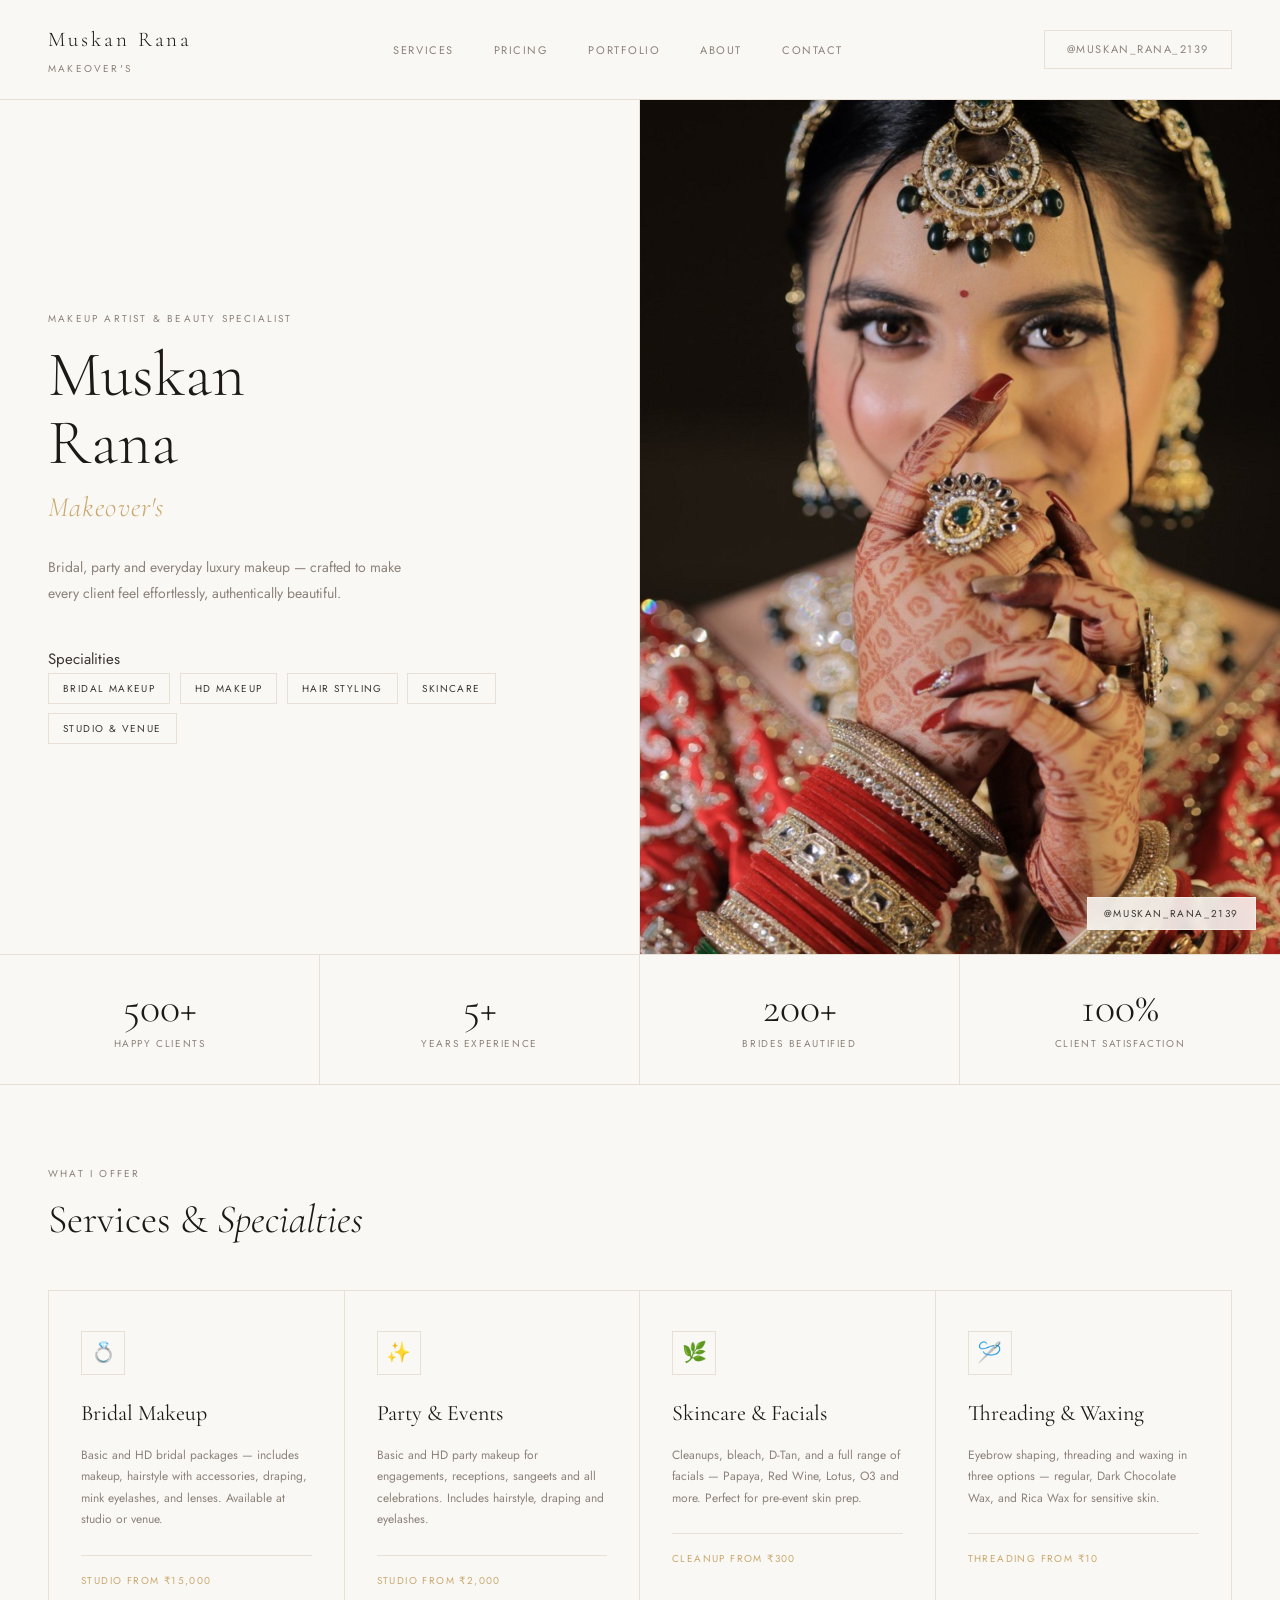
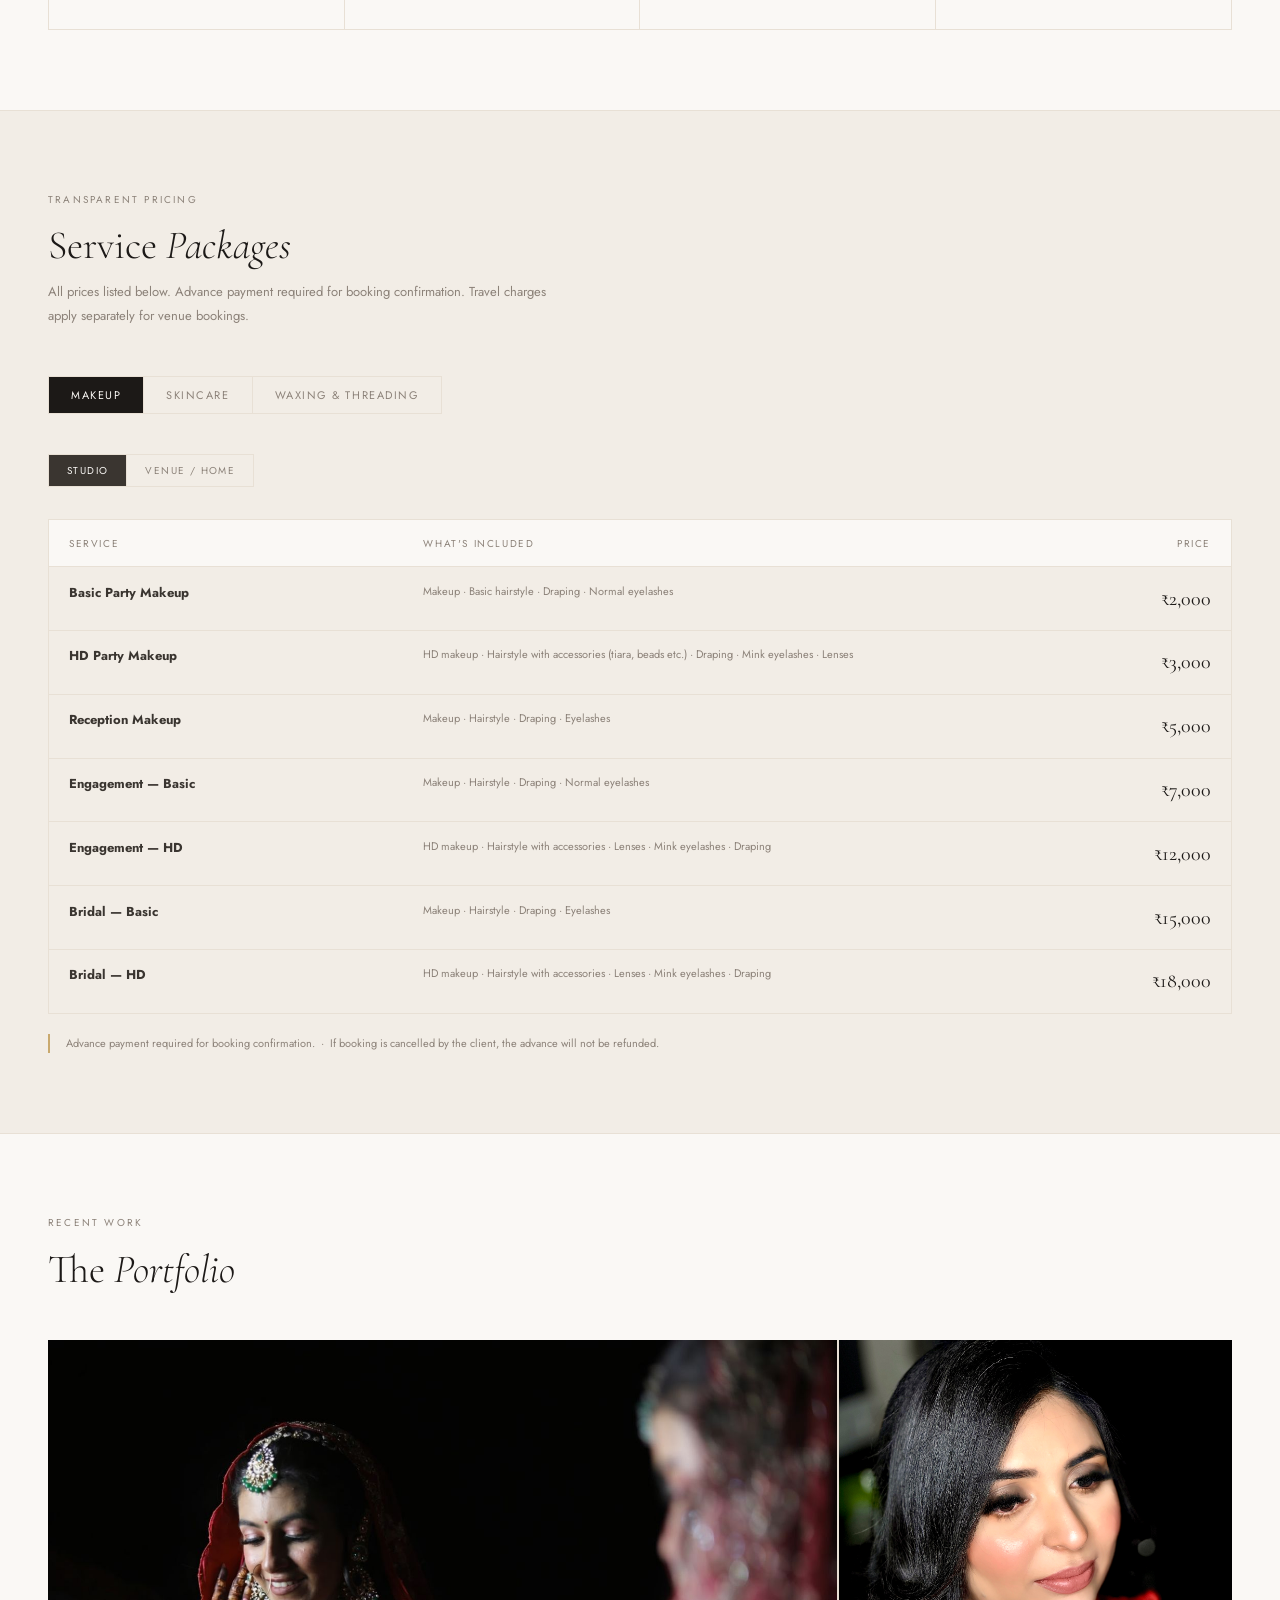
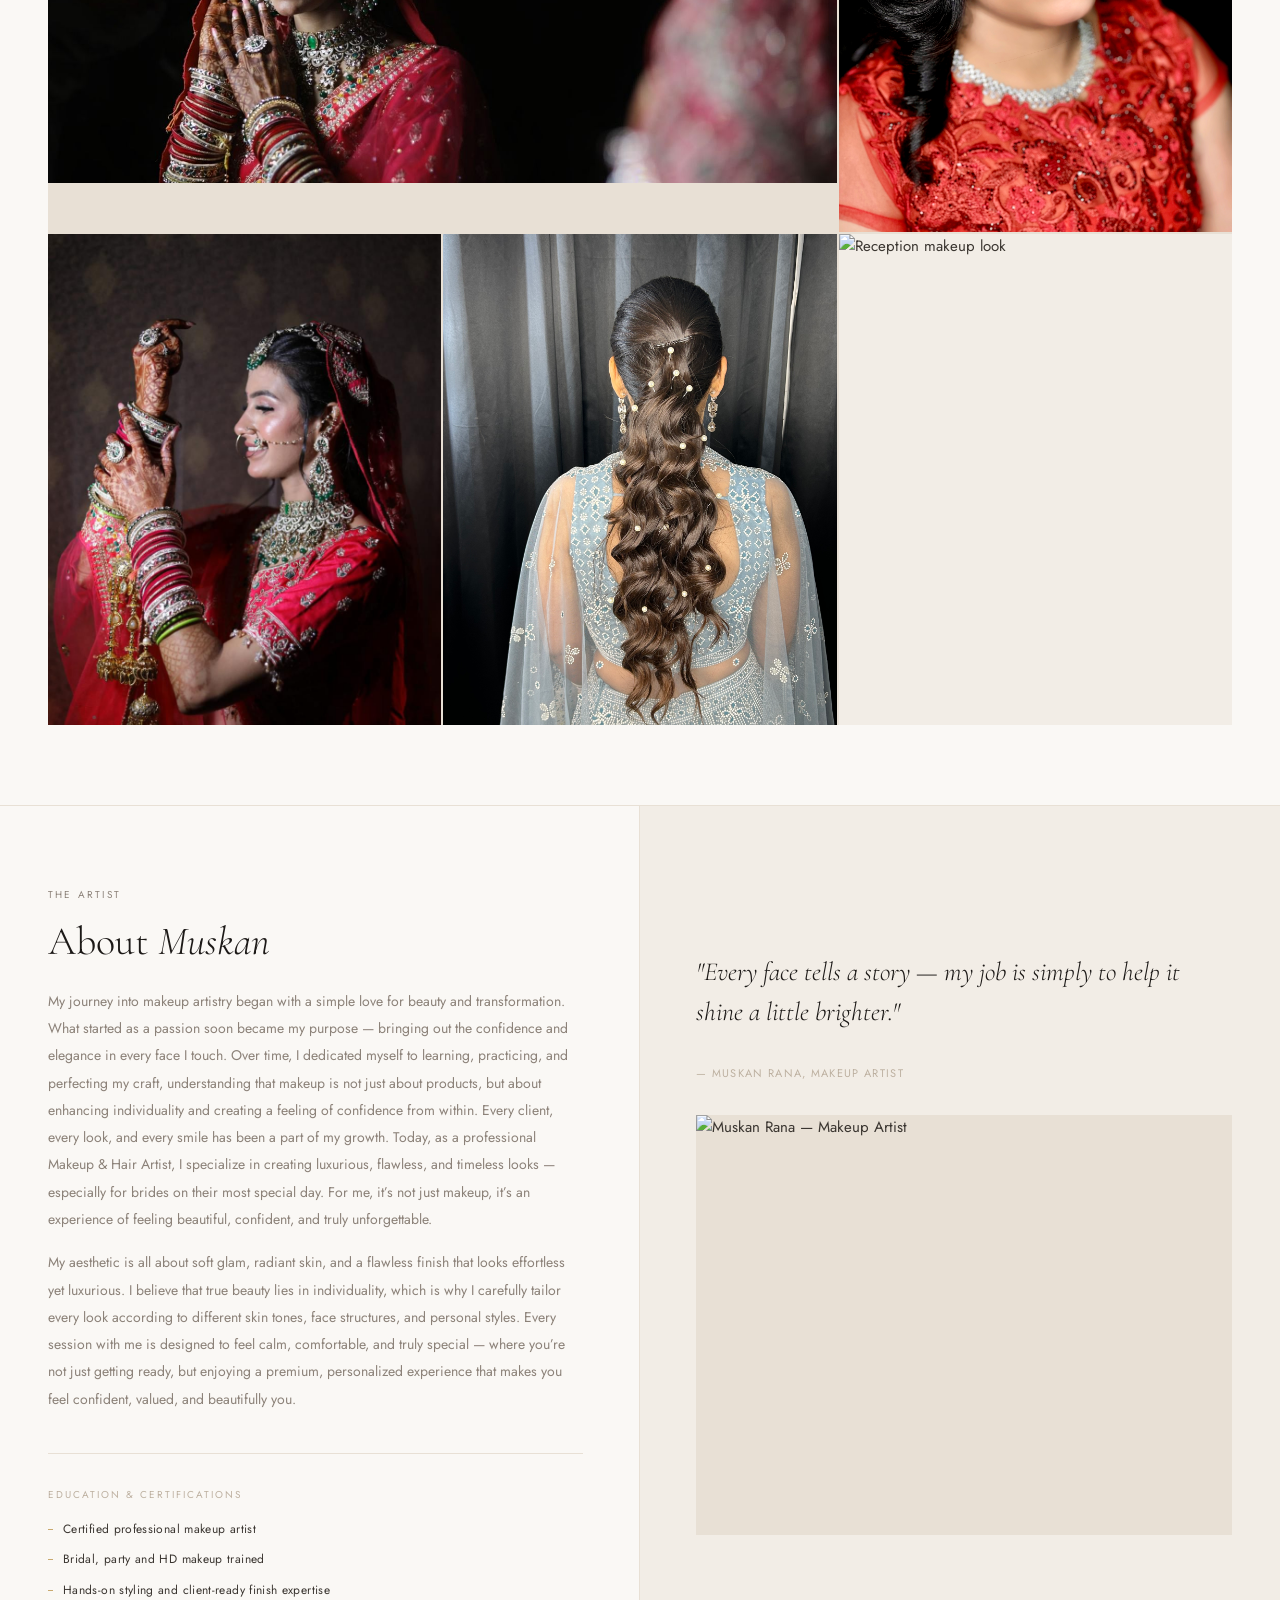
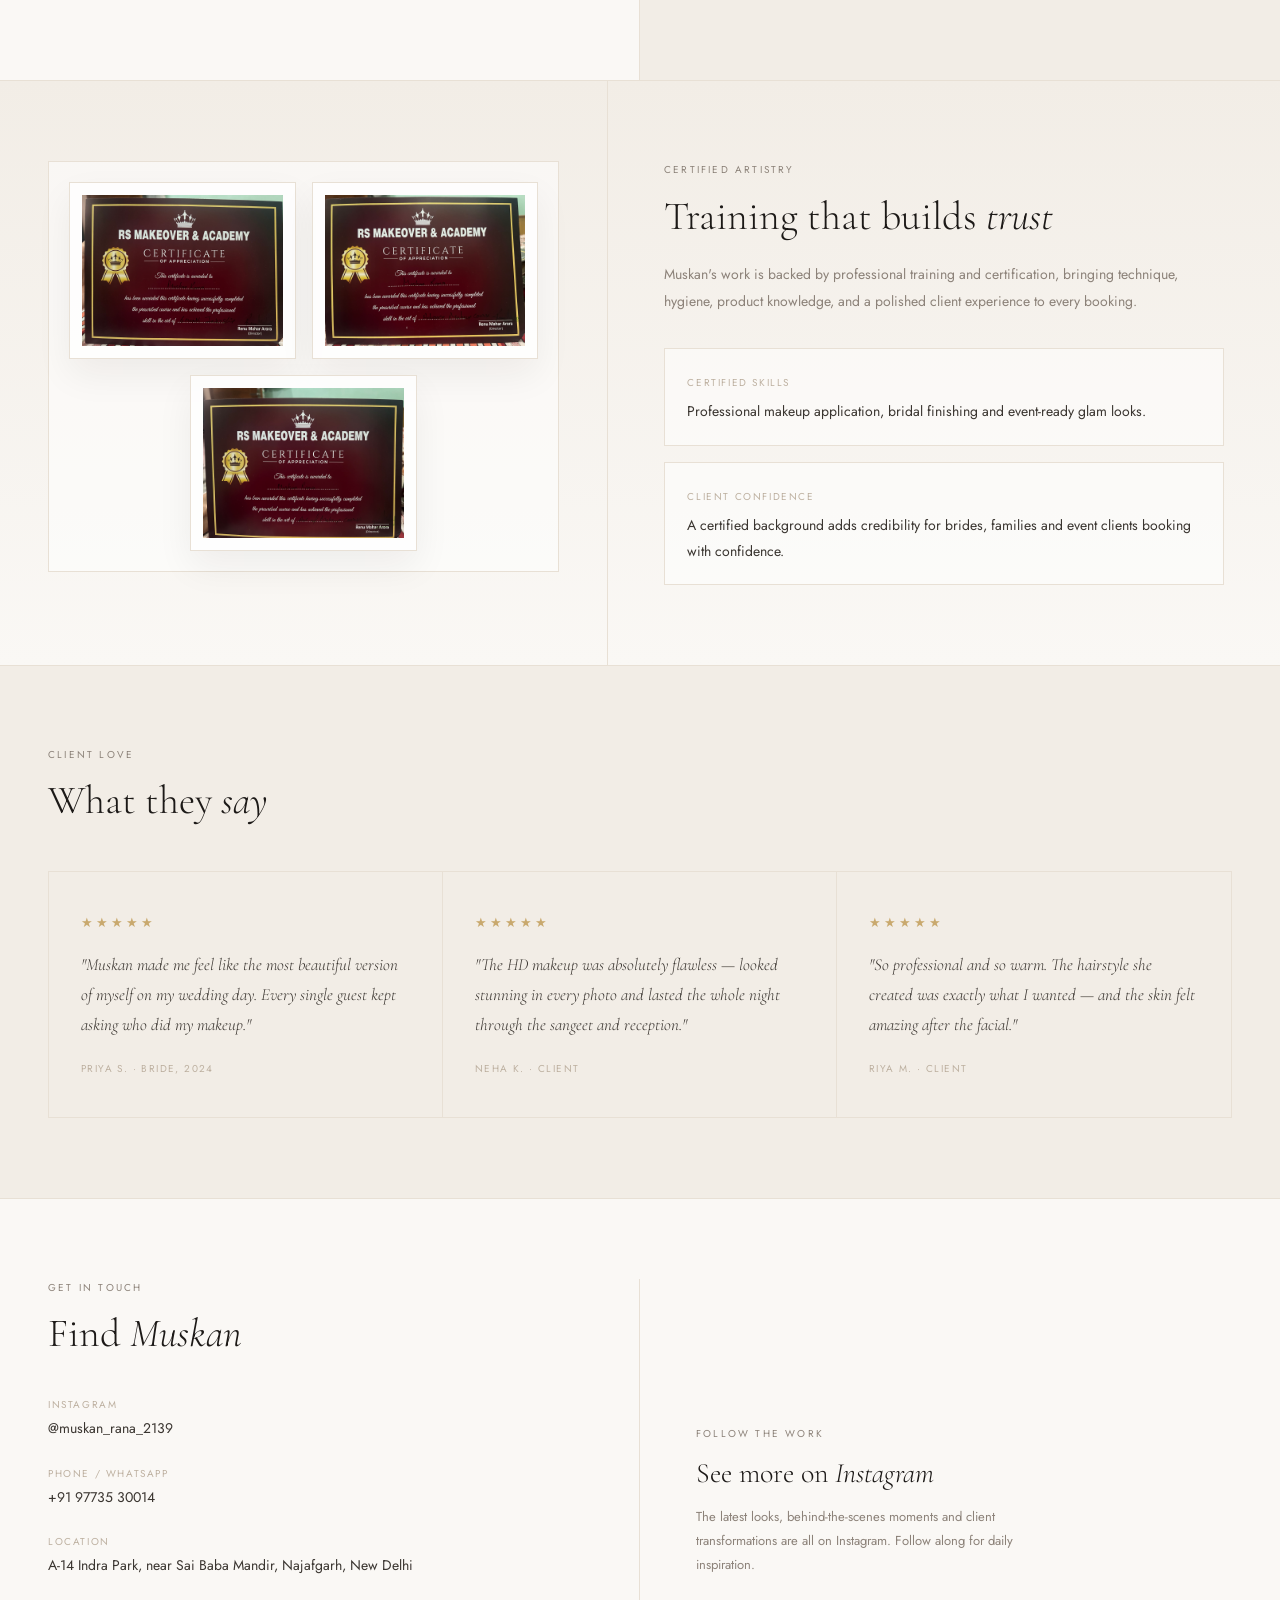
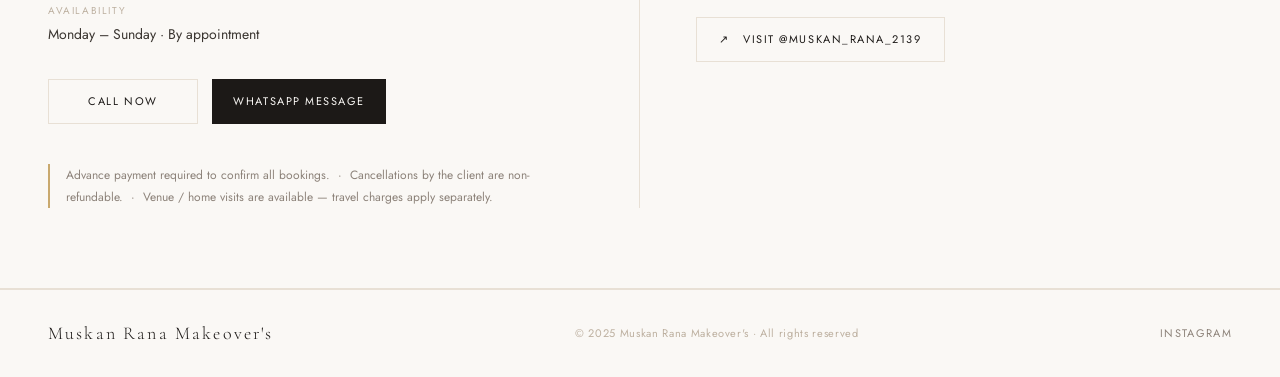
==== commit 264c07af: "checkpoint" ====
--- a/demo3/index.html
+++ b/demo3/index.html
@@ -540,14 +540,9 @@
             <div class="certifications">
                 <p class="cert-eyebrow">Education &amp; Certifications</p>
                 <ul class="cert-list">
-                    <!--
-            Uncomment and fill in when Muskan sends her education details:
-
-            <li>Diploma in Professional Makeup — [Institute Name], [Year]</li>
-            <li>Advanced Bridal Makeup — [Institute Name], [Year]</li>
-            <li>HD Makeup Certification — [Institute Name]</li>
-          -->
-                    <li style="color:var(--taupe); font-style:italic;">Certifications coming soon…</li>
+                    <li>Certified professional makeup artist</li>
+                    <li>Bridal, party and HD makeup trained</li>
+                    <li>Hands-on styling and client-ready finish expertise</li>
                 </ul>
             </div>
         </div>
@@ -573,6 +568,47 @@
             </div>
         </div>
 
+    </section>
+
+
+    <!-- ══════════════════════════════════════════════
+       CERTIFICATE SHOWCASE
+  ══════════════════════════════════════════════ -->
+    <section class="certificate-showcase">
+        <div class="certificate-visual">
+            <div class="certificate-frame">
+                <div class="certificate-gallery">
+                    <figure class="certificate-card">
+                        <img src="images/certificate 1.jpeg" alt="Certificate 1 awarded to Muskan Rana" />
+                    </figure>
+                    <figure class="certificate-card">
+                        <img src="images/certificate 2.jpeg" alt="Certificate 2 awarded to Muskan Rana" />
+                    </figure>
+                    <figure class="certificate-card">
+                        <img src="images/certificate 3.jpeg" alt="Certificate 3 awarded to Muskan Rana" />
+                    </figure>
+                </div>
+            </div>
+        </div>
+
+        <div class="certificate-copy">
+            <p class="eyebrow">Certified artistry</p>
+            <h2 class="section-title">Training that builds <em>trust</em></h2>
+            <p class="certificate-body">
+                Muskan's work is backed by professional training and certification, bringing technique,
+                hygiene, product knowledge, and a polished client experience to every booking.
+            </p>
+            <div class="certificate-points">
+                <div class="certificate-point">
+                    <span class="certificate-point-label">Certified Skills</span>
+                    <p class="certificate-point-text">Professional makeup application, bridal finishing and event-ready glam looks.</p>
+                </div>
+                <div class="certificate-point">
+                    <span class="certificate-point-label">Client Confidence</span>
+                    <p class="certificate-point-text">A certified background adds credibility for brides, families and event clients booking with confidence.</p>
+                </div>
+            </div>
+        </div>
     </section>
 
 
@@ -642,24 +678,36 @@
                 </div>
                 <div>
                     <p class="contact-row-label">Phone / WhatsApp</p>
-                    <p class="contact-row-value">+91 XXXXX XXXXX</p>
-                    <!--
-            Replace with Muskan's actual number.
-          -->
+                    <p class="contact-row-value">
+                        <a href="https://wa.me/919773530014" target="_blank" rel="noopener">
+                            +91 97735 30014
+                        </a>
+                    </p>
                 </div>
                 <div>
                     <p class="contact-row-label">Location</p>
                     <p class="contact-row-value">
-                        [Studio location / area]<br />
-                        <!--
-              Add Muskan's studio address or city/area here.
-            -->
+                        <a href="https://www.google.com/maps/search/?api=1&query=A-14+Indra+Park,+near+Sai+Baba+mandir,+Najafgarh,+New+Delhi"
+                            target="_blank" rel="noopener">
+                            A-14 Indra Park, near Sai Baba Mandir, Najafgarh, New Delhi
+                        </a>
                     </p>
                 </div>
                 <div>
                     <p class="contact-row-label">Availability</p>
                     <p class="contact-row-value">Monday – Sunday · By appointment</p>
                 </div>
+            </div>
+
+            <div class="contact-actions">
+                <a class="contact-action-link" href="tel:+919773530014">
+                    Call Now
+                </a>
+                <a class="contact-action-link contact-action-link--primary"
+                    href="https://wa.me/919773530014?text=Hi%20Muskan%2C%20I%20want%20to%20book%20a%20makeup%20appointment."
+                    target="_blank" rel="noopener">
+                    WhatsApp Message
+                </a>
             </div>
 
             <p class="contact-note">
@@ -745,4 +793,4 @@
 
 </body>
 
-</html>+</html>
--- a/demo3/style.css
+++ b/demo3/style.css
@@ -786,6 +786,97 @@
     object-position: center top;
 }
 
+/* ── Certificate Showcase ────────────────────────────────── */
+
+.certificate-showcase {
+    display: grid;
+    grid-template-columns: 0.95fr 1.05fr;
+    border-bottom: var(--border);
+    background: linear-gradient(180deg, var(--ivory) 0%, var(--cream) 100%);
+}
+
+.certificate-visual {
+    padding: 5rem 3rem;
+    border-right: var(--border);
+}
+
+.certificate-frame {
+    border: var(--border);
+    background: rgba(255, 255, 255, 0.55);
+    padding: 1.25rem;
+}
+
+.certificate-gallery {
+    display: grid;
+    grid-template-columns: repeat(2, minmax(0, 1fr));
+    gap: 1rem;
+    align-items: start;
+}
+
+.certificate-card {
+    margin: 0;
+    border: var(--border);
+    background: rgba(255, 255, 255, 0.8);
+    padding: 0.75rem;
+    box-shadow: 0 16px 35px rgba(28, 25, 23, 0.06);
+}
+
+.certificate-card:nth-child(3) {
+    grid-column: 1 / -1;
+    justify-self: center;
+    width: calc((100% - 1rem) / 2);
+}
+
+.certificate-card img {
+    width: 100%;
+    aspect-ratio: 4 / 3;
+    object-fit: contain;
+    object-position: center;
+    background: var(--cream);
+}
+
+.certificate-copy {
+    padding: 5rem 3.5rem;
+    display: flex;
+    flex-direction: column;
+    justify-content: center;
+}
+
+.certificate-body {
+    max-width: 520px;
+    margin-top: 1.4rem;
+    color: var(--warm-gray);
+    font-size: 14px;
+    line-height: 1.95;
+}
+
+.certificate-points {
+    margin-top: 2rem;
+    display: grid;
+    gap: 1rem;
+}
+
+.certificate-point {
+    padding: 1.25rem 1.4rem;
+    border: var(--border);
+    background: rgba(255, 255, 255, 0.55);
+}
+
+.certificate-point-label {
+    display: inline-block;
+    font-size: 10px;
+    letter-spacing: 0.16em;
+    text-transform: uppercase;
+    color: var(--taupe);
+    margin-bottom: 0.55rem;
+}
+
+.certificate-point-text {
+    color: var(--charcoal);
+    font-size: 14px;
+    line-height: 1.8;
+}
+
 /* ── Testimonials ─────────────────────────────────────────── */
 
 .testimonials-section {
@@ -883,6 +974,44 @@
     padding-left: 1rem;
 }
 
+.contact-actions {
+    display: flex;
+    flex-wrap: wrap;
+    gap: 0.9rem;
+    margin-top: 2rem;
+}
+
+.contact-action-link {
+    display: inline-flex;
+    align-items: center;
+    justify-content: center;
+    min-width: 150px;
+    padding: 12px 20px;
+    border: var(--border);
+    font-size: 11px;
+    letter-spacing: 0.14em;
+    text-transform: uppercase;
+    color: var(--ink);
+    transition: background var(--transition), color var(--transition), border-color var(--transition);
+}
+
+.contact-action-link:hover {
+    background: var(--ink);
+    color: var(--cream);
+}
+
+.contact-action-link--primary {
+    background: var(--ink);
+    border-color: var(--ink);
+    color: var(--cream);
+}
+
+.contact-action-link--primary:hover {
+    background: var(--gold);
+    border-color: var(--gold);
+    color: var(--ink);
+}
+
 .contact-ig-link {
     display: inline-flex;
     align-items: center;
@@ -1034,6 +1163,19 @@
         aspect-ratio: 4/3;
     }
 
+    .certificate-showcase {
+        grid-template-columns: 1fr;
+    }
+
+    .certificate-gallery {
+        grid-template-columns: 1fr;
+    }
+
+    .certificate-card:nth-child(3) {
+        grid-column: auto;
+        width: 100%;
+    }
+
     .about-section,
     .contact-section {
         grid-template-columns: 1fr;
@@ -1046,7 +1188,17 @@
         padding: 3.5rem 1.5rem;
     }
 
+    .certificate-visual {
+        padding: 3.5rem 1.5rem;
+        border-right: none;
+        border-bottom: var(--border);
+    }
+
     .about-right {
+        padding: 3.5rem 1.5rem;
+    }
+
+    .certificate-copy {
         padding: 3.5rem 1.5rem;
     }
 
@@ -1090,1236 +1242,6 @@
 
     .section-title {
         font-size: 30px;
-    }/* ============================================================
-       MUSKAN RANA MAKEOVER'S — Portfolio Website
-       style.css
-    
-       Palette:
-       --cream:       #FAF8F5   (page background)
-       --ivory:       #F2EDE6   (section alt bg)
-       --linen:       #E8E0D5   (borders, dividers)
-       --taupe:       #BDB0A0   (muted borders)
-       --warm-gray:   #8C8279   (secondary text)
-       --charcoal:    #3A3530   (primary text)
-       --ink:         #1C1917   (headings)
-       --gold:        #C9A96E   (accent)
-       --gold-light:  #E8D5B0   (soft gold tint)
-    
-       Typography:
-       Display  → Cormorant Garamond (serif, elegant)
-       Body     → Jost (geometric sans, clean)
-       ============================================================ */
-    
-    @import url('https://fonts.googleapis.com/css2?family=Cormorant+Garamond:ital,wght@0,300;0,400;0,500;1,300;1,400&family=Jost:wght@300;400;500&display=swap');
-    
-    /* ── Reset & Base ─────────────────────────────────────────── */
-    
-    *,
-    *::before,
-    *::after {
-        box-sizing: border-box;
-        margin: 0;
-        padding: 0;
-    }
-    
-    :root {
-        --cream: #FAF8F5;
-        --ivory: #F2EDE6;
-        --linen: #E8E0D5;
-        --taupe: #BDB0A0;
-        --warm-gray: #8C8279;
-        --charcoal: #3A3530;
-        --ink: #1C1917;
-        --gold: #C9A96E;
-        --gold-light: #E8D5B0;
-    
-        --font-serif: 'Cormorant Garamond', Georgia, serif;
-        --font-sans: 'Jost', 'Helvetica Neue', sans-serif;
-    
-        --border: 1px solid var(--linen);
-        --border-soft: 1px solid var(--ivory);
-        --transition: 0.25s ease;
-    }
-    
-    html {
-        scroll-behavior: smooth;
-    }
-    
-    body {
-        font-family: var(--font-sans);
-        background-color: var(--cream);
-        color: var(--charcoal);
-        font-size: 15px;
-        line-height: 1.7;
-        -webkit-font-smoothing: antialiased;
-    }
-    
-    img {
-        display: block;
-        width: 100%;
-        height: 100%;
-        object-fit: cover;
-    }
-    
-    a {
-        text-decoration: none;
-        color: inherit;
-    }
-    
-    /* ── Utility ──────────────────────────────────────────────── */
-    
-    .eyebrow {
-        font-family: var(--font-sans);
-        font-size: 10px;
-        font-weight: 400;
-        letter-spacing: 0.22em;
-        text-transform: uppercase;
-        color: var(--warm-gray);
-        margin-bottom: 0.9rem;
-    }
-    
-    .section-title {
-        font-family: var(--font-serif);
-        font-size: 40px;
-        font-weight: 300;
-        line-height: 1.15;
-        color: var(--ink);
-    }
-    
-    .section-title em {
-        font-style: italic;
-    }
-    
-    /* ── Page Load Fade-in ────────────────────────────────────── */
-    
-    @keyframes fadeUp {
-        from {
-            opacity: 0;
-            transform: translateY(18px);
-        }
-    
-        to {
-            opacity: 1;
-            transform: translateY(0);
-        }
-    }
-    
-    .fade-up {
-        animation: fadeUp 0.7s ease both;
-    }
-    
-    .fade-up-1 {
-        animation-delay: 0.05s;
-    }
-    
-    .fade-up-2 {
-        animation-delay: 0.15s;
-    }
-    
-    .fade-up-3 {
-        animation-delay: 0.25s;
-    }
-    
-    .fade-up-4 {
-        animation-delay: 0.35s;
-    }
-    
-    /* ── Navigation ───────────────────────────────────────────── */
-    
-    nav {
-        position: sticky;
-        top: 0;
-        z-index: 100;
-        background: var(--cream);
-        border-bottom: var(--border);
-        display: flex;
-        align-items: center;
-        justify-content: space-between;
-        padding: 1.4rem 3rem;
-    }
-    
-    .nav-logo {
-        font-family: var(--font-serif);
-        font-size: 21px;
-        font-weight: 300;
-        letter-spacing: 0.14em;
-        color: var(--ink);
-    }
-    
-    .nav-logo span {
-        display: block;
-        font-size: 10px;
-        font-family: var(--font-sans);
-        letter-spacing: 0.22em;
-        text-transform: uppercase;
-        color: var(--warm-gray);
-        font-weight: 400;
-        margin-top: 2px;
-    }
-    
-    .nav-links {
-        display: flex;
-        gap: 2.5rem;
-        list-style: none;
-    }
-    
-    .nav-links a {
-        font-size: 11px;
-        letter-spacing: 0.14em;
-        text-transform: uppercase;
-        color: var(--warm-gray);
-        transition: color var(--transition);
-    }
-    
-    .nav-links a:hover {
-        color: var(--ink);
-    }
-    
-    .nav-instagram {
-        font-family: var(--font-sans);
-        font-size: 11px;
-        letter-spacing: 0.14em;
-        text-transform: uppercase;
-        color: var(--warm-gray);
-        border: var(--border);
-        padding: 9px 22px;
-        transition: background var(--transition), color var(--transition);
-    }
-    
-    .nav-instagram:hover {
-        background: var(--ink);
-        color: var(--cream);
-    }
-    
-    /* ── Hero ─────────────────────────────────────────────────── */
-    
-    .hero {
-        display: grid;
-        grid-template-columns: 1fr 1fr;
-        min-height: 90vh;
-        border-bottom: var(--border);
-    }
-    
-    .hero-left {
-        padding: 5rem 4rem 5rem 3rem;
-        display: flex;
-        flex-direction: column;
-        justify-content: space-between;
-        border-right: var(--border);
-        position: relative;
-        overflow: hidden;
-    }
-    
-    /* Large ghosted letter watermark behind the text */
-    .hero-left::before {
-        content: 'M';
-        position: absolute;
-        top: -0.1em;
-        left: -0.05em;
-        font-family: var(--font-serif);
-        font-size: 52vw;
-        max-font-size: 480px;
-        font-weight: 300;
-        color: var(--linen);
-        line-height: 0.85;
-        pointer-events: none;
-        user-select: none;
-        z-index: 0;
-        opacity: 0.55;
-    }
-    
-    /* thin gold top rule */
-    .hero-left::after {
-        content: '';
-        position: absolute;
-        top: 0;
-        left: 3rem;
-        width: 48px;
-        height: 2px;
-        background: var(--gold);
-    }
-    
-    .hero-left>* {
-        position: relative;
-        z-index: 1;
-    }
-    
-    /* Top block — eyebrow sits here */
-    .hero-top {
-        padding-top: 0;
-    }
-    
-    /* Middle block — main title */
-    .hero-center {
-        flex: 1;
-        display: flex;
-        flex-direction: column;
-        justify-content: center;
-    }
-    
-    .hero-name {
-        font-family: var(--font-serif);
-        font-size: 76px;
-        font-weight: 300;
-        line-height: 0.95;
-        color: var(--ink);
-        margin-bottom: 0.4rem;
-        letter-spacing: -0.01em;
-    }
-    
-    .hero-studio {
-        font-family: var(--font-serif);
-        font-size: 32px;
-        font-weight: 300;
-        font-style: italic;
-        color: var(--gold);
-        margin-bottom: 0;
-        letter-spacing: 0.04em;
-    }
-    
-    /* Gold divider line between name and tagline */
-    .hero-rule {
-        width: 36px;
-        height: 1px;
-        background: var(--gold);
-        margin: 1.6rem 0;
-        flex-shrink: 0;
-    }
-    
-    .hero-tagline {
-        font-size: 14px;
-        color: var(--warm-gray);
-        line-height: 1.9;
-        max-width: 320px;
-    }
-    
-    /* Bottom block — badges */
-    .hero-bottom {
-        padding-bottom: 0;
-    }
-    
-    .hero-bottom-label {
-        font-size: 10px;
-        letter-spacing: 0.2em;
-        text-transform: uppercase;
-        color: var(--taupe);
-        margin-bottom: 0.85rem;
-    }
-    
-    .hero-badges {
-        display: flex;
-        flex-wrap: wrap;
-        gap: 0.5rem;
-    }
-    
-    .badge {
-        font-size: 10px;
-        letter-spacing: 0.12em;
-        text-transform: uppercase;
-        color: var(--charcoal);
-        border: var(--border);
-        padding: 7px 15px;
-        transition: background var(--transition), color var(--transition), border-color var(--transition);
-    }
-    
-    .badge:hover {
-        background: var(--gold-light);
-        border-color: var(--gold);
-        color: var(--ink);
-    }
-    
-    /* Hero Right — Photo */
-    .hero-right {
-        position: relative;
-        background: var(--ivory);
-        overflow: hidden;
-    }
-    
-    .hero-right img {
-        width: 100%;
-        height: 100%;
-        object-fit: cover;
-        object-position: center top;
-    }
-    
-    .hero-instagram-tag {
-        position: absolute;
-        bottom: 1.5rem;
-        right: 1.5rem;
-        font-size: 10px;
-        letter-spacing: 0.16em;
-        text-transform: uppercase;
-        color: var(--charcoal);
-        background: rgba(250, 248, 245, 0.88);
-        padding: 7px 16px;
-        border: var(--border-soft);
-        backdrop-filter: blur(4px);
-    }
-    
-    /* ── Stats Bar ────────────────────────────────────────────── */
-    
-    .stats-bar {
-        display: grid;
-        grid-template-columns: repeat(4, 1fr);
-        border-bottom: var(--border);
-        background: var(--cream);
-    }
-    
-    .stat-item {
-        padding: 2rem 1.5rem;
-        text-align: center;
-        border-right: var(--border);
-    }
-    
-    .stat-item:last-child {
-        border-right: none;
-    }
-    
-    .stat-num {
-        font-family: var(--font-serif);
-        font-size: 42px;
-        font-weight: 300;
-        color: var(--ink);
-        line-height: 1;
-    }
-    
-    .stat-label {
-        font-size: 10px;
-        letter-spacing: 0.16em;
-        text-transform: uppercase;
-        color: var(--warm-gray);
-        margin-top: 6px;
-    }
-    
-    /* ── Services Overview ────────────────────────────────────── */
-    
-    .services-section {
-        padding: 5rem 3rem;
-        border-bottom: var(--border);
-    }
-    
-    .section-header {
-        margin-bottom: 3rem;
-    }
-    
-    .services-grid {
-        display: grid;
-        grid-template-columns: repeat(4, 1fr);
-        border: var(--border);
-    }
-    
-    .service-card {
-        padding: 2.5rem 2rem;
-        border-right: var(--border);
-        transition: background var(--transition);
-    }
-    
-    .service-card:last-child {
-        border-right: none;
-    }
-    
-    .service-card:hover {
-        background: var(--ivory);
-    }
-    
-    .service-icon-wrap {
-        width: 44px;
-        height: 44px;
-        margin-bottom: 1.25rem;
-        border: var(--border);
-        display: flex;
-        align-items: center;
-        justify-content: center;
-        font-size: 20px;
-    }
-    
-    .service-name {
-        font-family: var(--font-serif);
-        font-size: 22px;
-        font-weight: 400;
-        color: var(--ink);
-        margin-bottom: 0.75rem;
-    }
-    
-    .service-desc {
-        font-size: 12px;
-        color: var(--warm-gray);
-        line-height: 1.8;
-        margin-bottom: 1.5rem;
-    }
-    
-    .service-from {
-        font-size: 10px;
-        letter-spacing: 0.14em;
-        text-transform: uppercase;
-        color: var(--gold);
-        border-top: var(--border);
-        padding-top: 1rem;
-    }
-    
-    /* ── Pricing Tables ───────────────────────────────────────── */
-    
-    .pricing-section {
-        padding: 5rem 3rem;
-        border-bottom: var(--border);
-        background: var(--ivory);
-    }
-    
-    .pricing-intro {
-        font-size: 13px;
-        color: var(--warm-gray);
-        line-height: 1.85;
-        max-width: 520px;
-        margin-top: 0.75rem;
-    }
-    
-    .pricing-tabs {
-        display: flex;
-        gap: 0;
-        border: var(--border);
-        width: fit-content;
-        margin: 2.5rem 0;
-    }
-    
-    .pricing-tab {
-        font-family: var(--font-sans);
-        font-size: 11px;
-        letter-spacing: 0.14em;
-        text-transform: uppercase;
-        background: transparent;
-        color: var(--warm-gray);
-        border: none;
-        border-right: var(--border);
-        padding: 10px 22px;
-        cursor: pointer;
-        transition: background var(--transition), color var(--transition);
-    }
-    
-    .pricing-tab:last-child {
-        border-right: none;
-    }
-    
-    .pricing-tab.active {
-        background: var(--ink);
-        color: var(--cream);
-    }
-    
-    .pricing-panels>div {
-        display: none;
-    }
-    
-    .pricing-panels>div.active {
-        display: block;
-    }
-    
-    /* Makeup pricing — venue/studio toggle */
-    .venue-toggle {
-        display: flex;
-        gap: 0;
-        border: var(--border);
-        width: fit-content;
-        margin-bottom: 2rem;
-    }
-    
-    .vtoggle-btn {
-        font-family: var(--font-sans);
-        font-size: 10px;
-        letter-spacing: 0.14em;
-        text-transform: uppercase;
-        background: transparent;
-        color: var(--warm-gray);
-        border: none;
-        border-right: var(--border);
-        padding: 8px 18px;
-        cursor: pointer;
-        transition: background var(--transition), color var(--transition);
-    }
-    
-    .vtoggle-btn:last-child {
-        border-right: none;
-    }
-    
-    .vtoggle-btn.active {
-        background: var(--charcoal);
-        color: var(--cream);
-    }
-    
-    .price-table {
-        width: 100%;
-        border-collapse: collapse;
-        border: var(--border);
-    }
-    
-    .price-table th {
-        font-size: 10px;
-        letter-spacing: 0.16em;
-        text-transform: uppercase;
-        color: var(--warm-gray);
-        font-weight: 400;
-        padding: 0.9rem 1.25rem;
-        border-bottom: var(--border);
-        text-align: left;
-        background: var(--cream);
-    }
-    
-    .price-table td {
-        padding: 0.9rem 1.25rem;
-        font-size: 13px;
-        color: var(--charcoal);
-        border-bottom: var(--border);
-        vertical-align: top;
-    }
-    
-    .price-table tr:last-child td {
-        border-bottom: none;
-    }
-    
-    .price-table tr:hover td {
-        background: var(--cream);
-    }
-    
-    .price-table td.price {
-        font-family: var(--font-serif);
-        font-size: 20px;
-        font-weight: 400;
-        color: var(--ink);
-        white-space: nowrap;
-        text-align: right;
-    }
-    
-    .price-table td.includes {
-        font-size: 11px;
-        color: var(--warm-gray);
-        line-height: 1.7;
-    }
-    
-    .price-table .highlight td {
-        background: var(--ivory);
-    }
-    
-    .pricing-note {
-        margin-top: 1.25rem;
-        font-size: 11px;
-        color: var(--warm-gray);
-        line-height: 1.8;
-        border-left: 2px solid var(--gold);
-        padding-left: 1rem;
-    }
-    
-    /* Skincare sub-grid */
-    .skincare-grid {
-        display: grid;
-        grid-template-columns: repeat(3, 1fr);
-        gap: 0;
-        border: var(--border);
-    }
-    
-    .skincare-col {
-        padding: 2rem 1.75rem;
-        border-right: var(--border);
-    }
-    
-    .skincare-col:last-child {
-        border-right: none;
-    }
-    
-    .skincare-col-title {
-        font-family: var(--font-serif);
-        font-size: 20px;
-        font-weight: 400;
-        color: var(--ink);
-        margin-bottom: 1.25rem;
-        padding-bottom: 0.75rem;
-        border-bottom: var(--border);
-    }
-    
-    .skincare-item {
-        display: flex;
-        justify-content: space-between;
-        align-items: baseline;
-        padding: 0.55rem 0;
-        border-bottom: 1px solid var(--ivory);
-        font-size: 13px;
-        color: var(--charcoal);
-    }
-    
-    .skincare-item:last-child {
-        border-bottom: none;
-    }
-    
-    .skincare-item .sprice {
-        font-family: var(--font-serif);
-        font-size: 16px;
-        color: var(--ink);
-        white-space: nowrap;
-        margin-left: 1rem;
-    }
-    
-    /* Waxing sub-grid */
-    .wax-grid {
-        display: grid;
-        grid-template-columns: repeat(3, 1fr);
-        gap: 0;
-        border: var(--border);
-    }
-    
-    .wax-col {
-        padding: 2rem 1.75rem;
-        border-right: var(--border);
-    }
-    
-    .wax-col:last-child {
-        border-right: none;
-    }
-    
-    .wax-col-title {
-        font-family: var(--font-serif);
-        font-size: 20px;
-        font-weight: 400;
-        color: var(--ink);
-        margin-bottom: 1.25rem;
-        padding-bottom: 0.75rem;
-        border-bottom: var(--border);
-    }
-    
-    /* ── Portfolio ────────────────────────────────────────────── */
-    
-    .portfolio-section {
-        padding: 5rem 3rem;
-        border-bottom: var(--border);
-    }
-    
-    .portfolio-grid {
-        display: grid;
-        grid-template-columns: repeat(3, 1fr);
-        gap: 2px;
-        background: var(--linen);
-    }
-    
-    .portfolio-item {
-        background: var(--ivory);
-        overflow: hidden;
-        position: relative;
-        cursor: pointer;
-    }
-    
-    .portfolio-item img {
-        width: 100%;
-        height: 100%;
-        object-fit: cover;
-        object-position: center top;
-        transition: transform 0.5s ease;
-    }
-    
-    .portfolio-item:hover img {
-        transform: scale(1.04);
-    }
-    
-    .portfolio-item.featured {
-        grid-column: span 2;
-        aspect-ratio: 16/9;
-    }
-    
-    .portfolio-item.regular {
-        aspect-ratio: 4/5;
-    }
-    
-    .portfolio-overlay {
-        position: absolute;
-        inset: 0;
-        background: rgba(28, 25, 23, 0);
-        display: flex;
-        align-items: flex-end;
-        padding: 1.25rem;
-        transition: background var(--transition);
-    }
-    
-    .portfolio-item:hover .portfolio-overlay {
-        background: rgba(28, 25, 23, 0.35);
-    }
-    
-    .portfolio-label {
-        font-size: 10px;
-        letter-spacing: 0.16em;
-        text-transform: uppercase;
-        color: var(--cream);
-        opacity: 0;
-        transform: translateY(6px);
-        transition: opacity var(--transition), transform var(--transition);
-    }
-    
-    .portfolio-item:hover .portfolio-label {
-        opacity: 1;
-        transform: translateY(0);
-    }
-    
-    /* ── About ────────────────────────────────────────────────── */
-    
-    .about-section {
-        display: grid;
-        grid-template-columns: 1fr 1fr;
-        border-bottom: var(--border);
-    }
-    
-    .about-left {
-        padding: 5rem 3.5rem 5rem 3rem;
-        border-right: var(--border);
-    }
-    
-    .about-body {
-        font-size: 14px;
-        line-height: 1.95;
-        color: var(--warm-gray);
-        margin-top: 1.5rem;
-    }
-    
-    .about-body+.about-body {
-        margin-top: 1rem;
-    }
-    
-    .certifications {
-        margin-top: 2.5rem;
-        padding-top: 2rem;
-        border-top: var(--border);
-    }
-    
-    .cert-eyebrow {
-        font-size: 10px;
-        letter-spacing: 0.2em;
-        text-transform: uppercase;
-        color: var(--taupe);
-        margin-bottom: 1rem;
-    }
-    
-    .cert-list {
-        list-style: none;
-        display: flex;
-        flex-direction: column;
-        gap: 10px;
-    }
-    
-    .cert-list li {
-        font-size: 12px;
-        color: var(--charcoal);
-        display: flex;
-        align-items: center;
-        gap: 10px;
-        letter-spacing: 0.03em;
-    }
-    
-    .cert-list li::before {
-        content: '';
-        display: block;
-        width: 5px;
-        height: 1px;
-        background: var(--gold);
-        flex-shrink: 0;
-    }
-    
-    .about-right {
-        padding: 5rem 3rem 5rem 3.5rem;
-        background: var(--ivory);
-        display: flex;
-        flex-direction: column;
-        justify-content: center;
-        gap: 2rem;
-    }
-    
-    .about-quote {
-        font-family: var(--font-serif);
-        font-size: 26px;
-        font-weight: 300;
-        font-style: italic;
-        line-height: 1.55;
-        color: var(--ink);
-    }
-    
-    .about-quote-attr {
-        font-size: 11px;
-        letter-spacing: 0.12em;
-        text-transform: uppercase;
-        color: var(--taupe);
-    }
-    
-    .about-portrait {
-        width: 100%;
-        aspect-ratio: 3/4;
-        background: var(--linen);
-        overflow: hidden;
-        max-height: 420px;
-    }
-    
-    .about-portrait img {
-        width: 100%;
-        height: 100%;
-        object-fit: cover;
-        object-position: center top;
-    }
-    
-    /* ── Testimonials ─────────────────────────────────────────── */
-    
-    .testimonials-section {
-        padding: 5rem 3rem;
-        border-bottom: var(--border);
-        background: var(--ivory);
-    }
-    
-    .testi-grid {
-        display: grid;
-        grid-template-columns: repeat(3, 1fr);
-        border: var(--border);
-    }
-    
-    .testi-card {
-        padding: 2.5rem 2rem;
-        border-right: var(--border);
-    }
-    
-    .testi-card:last-child {
-        border-right: none;
-    }
-    
-    .testi-stars {
-        color: var(--gold);
-        font-size: 13px;
-        letter-spacing: 3px;
-        margin-bottom: 1rem;
-    }
-    
-    .testi-text {
-        font-family: var(--font-serif);
-        font-size: 17px;
-        font-weight: 300;
-        font-style: italic;
-        line-height: 1.75;
-        color: var(--charcoal);
-        margin-bottom: 1.25rem;
-    }
-    
-    .testi-author {
-        font-size: 10px;
-        letter-spacing: 0.14em;
-        text-transform: uppercase;
-        color: var(--taupe);
-    }
-    
-    /* ── Contact (Info Only — no form) ───────────────────────── */
-    
-    .contact-section {
-        padding: 5rem 3rem;
-        border-bottom: var(--border);
-        display: grid;
-        grid-template-columns: 1fr 1fr;
-    }
-    
-    .contact-left {
-        border-right: var(--border);
-        padding-right: 3.5rem;
-    }
-    
-    .contact-right {
-        padding-left: 3.5rem;
-        display: flex;
-        flex-direction: column;
-        justify-content: center;
-    }
-    
-    .contact-info {
-        margin-top: 2.5rem;
-        display: flex;
-        flex-direction: column;
-        gap: 1.5rem;
-    }
-    
-    .contact-row-label {
-        font-size: 10px;
-        letter-spacing: 0.16em;
-        text-transform: uppercase;
-        color: var(--taupe);
-        margin-bottom: 4px;
-    }
-    
-    .contact-row-value {
-        font-size: 14px;
-        color: var(--charcoal);
-    }
-    
-    .contact-note {
-        margin-top: 2.5rem;
-        font-size: 12px;
-        color: var(--warm-gray);
-        line-height: 1.85;
-        border-left: 2px solid var(--gold);
-        padding-left: 1rem;
-    }
-    
-    .contact-ig-link {
-        display: inline-flex;
-        align-items: center;
-        gap: 10px;
-        margin-top: 2.5rem;
-        font-size: 11px;
-        letter-spacing: 0.14em;
-        text-transform: uppercase;
-        color: var(--ink);
-        border: var(--border);
-        padding: 12px 22px;
-        transition: background var(--transition), color var(--transition);
-        width: fit-content;
-    }
-    
-    .contact-ig-link:hover {
-        background: var(--ink);
-        color: var(--cream);
-    }
-    
-    /* ── Footer ───────────────────────────────────────────────── */
-    
-    footer {
-        padding: 1.75rem 3rem;
-        background: var(--cream);
-        border-top: var(--border);
-        display: flex;
-        align-items: center;
-        justify-content: space-between;
-    }
-    
-    .footer-logo {
-        font-family: var(--font-serif);
-        font-size: 18px;
-        font-weight: 300;
-        letter-spacing: 0.12em;
-        color: var(--ink);
-    }
-    
-    .footer-note {
-        font-size: 11px;
-        color: var(--taupe);
-        letter-spacing: 0.06em;
-    }
-    
-    .footer-socials {
-        display: flex;
-        gap: 1.5rem;
-    }
-    
-    .footer-socials a {
-        font-size: 11px;
-        letter-spacing: 0.12em;
-        text-transform: uppercase;
-        color: var(--warm-gray);
-        transition: color var(--transition);
-    }
-    
-    .footer-socials a:hover {
-        color: var(--ink);
-    }
-    
-    /* ── Responsive ───────────────────────────────────────────── */
-    
-    @media (max-width: 900px) {
-        nav {
-            padding: 1.2rem 1.5rem;
-        }
-    
-        .nav-links {
-            display: none;
-        }
-    
-        .hero {
-            grid-template-columns: 1fr;
-            min-height: auto;
-        }
-    
-        .hero-left {
-            padding: 3.5rem 1.5rem 3rem;
-            border-right: none;
-            border-bottom: var(--border);
-        }
-    
-        .hero-left::after {
-            left: 1.5rem;
-        }
-    
-        .hero-name {
-            font-size: 52px;
-        }
-    
-        .hero-name {
-            font-size: 46px;
-        }
-    
-        .hero-right {
-            min-height: 55vw;
-        }
-    
-        .stats-bar {
-            grid-template-columns: repeat(2, 1fr);
-        }
-    
-        .stat-item:nth-child(2) {
-            border-right: none;
-        }
-    
-        .stat-item:nth-child(3) {
-            border-top: var(--border);
-        }
-    
-        .stat-item:nth-child(4) {
-            border-top: var(--border);
-            border-right: none;
-        }
-    
-        .services-grid {
-            grid-template-columns: 1fr 1fr;
-        }
-    
-        .service-card:nth-child(2) {
-            border-right: none;
-        }
-    
-        .service-card:nth-child(3) {
-            border-top: var(--border);
-        }
-    
-        .service-card:nth-child(4) {
-            border-top: var(--border);
-            border-right: none;
-        }
-    
-        .skincare-grid,
-        .wax-grid {
-            grid-template-columns: 1fr;
-        }
-    
-        .skincare-col,
-        .wax-col {
-            border-right: none;
-            border-bottom: var(--border);
-        }
-    
-        .skincare-col:last-child,
-        .wax-col:last-child {
-            border-bottom: none;
-        }
-    
-        .portfolio-grid {
-            grid-template-columns: 1fr 1fr;
-        }
-    
-        .portfolio-item.featured {
-            grid-column: span 2;
-            aspect-ratio: 4/3;
-        }
-    
-        .about-section,
-        .contact-section {
-            grid-template-columns: 1fr;
-        }
-    
-        .about-left,
-        .contact-left {
-            border-right: none;
-            border-bottom: var(--border);
-            padding: 3.5rem 1.5rem;
-        }
-    
-        .about-right {
-            padding: 3.5rem 1.5rem;
-        }
-    
-        .contact-right {
-            padding: 3.5rem 1.5rem;
-        }
-    
-        .testi-grid {
-            grid-template-columns: 1fr;
-        }
-    
-        .testi-card {
-            border-right: none;
-            border-bottom: var(--border);
-        }
-    
-        .testi-card:last-child {
-            border-bottom: none;
-        }
-    
-        footer {
-            flex-direction: column;
-            gap: 1rem;
-            text-align: center;
-            padding: 2rem 1.5rem;
-        }
-    
-        .services-section,
-        .portfolio-section,
-        .testimonials-section,
-        .pricing-section,
-        .contact-section {
-            padding: 3.5rem 1.5rem;
-        }
-    }
-    
-    @media (max-width: 540px) {
-        .hero-name {
-            font-size: 42px;
-        }
-    
-        .section-title {
-            font-size: 30px;
-        }
-    
-        .services-grid {
-            grid-template-columns: 1fr;
-        }
-    
-        .service-card {
-            border-right: none;
-            border-bottom: var(--border);
-        }
-    
-        .portfolio-grid {
-            grid-template-columns: 1fr;
-        }
-    
-        .portfolio-item.featured {
-            grid-column: span 1;
-        }
-    
-        .stats-bar {
-            grid-template-columns: 1fr 1fr;
-        }
-    
-        .price-table td,
-        .price-table th {
-            padding: 0.75rem 0.75rem;
-        }
-    }
-
-    .services-grid {
-        grid-template-columns: 1fr;
-    }
-
-    .service-card {
-        border-right: none;
-        border-bottom: var(--border);
-    }
-
-    .portfolio-grid {
-        grid-template-columns: 1fr;
-    }
-
-    .portfolio-item.featured {
-        grid-column: span 1;
-    }
-
-    .stats-bar {
-        grid-template-columns: 1fr 1fr;
-    }
-
-    .price-table td,
-    .price-table th {
-        padding: 0.75rem 0.75rem;
-    }
-}+    }
+
+}
